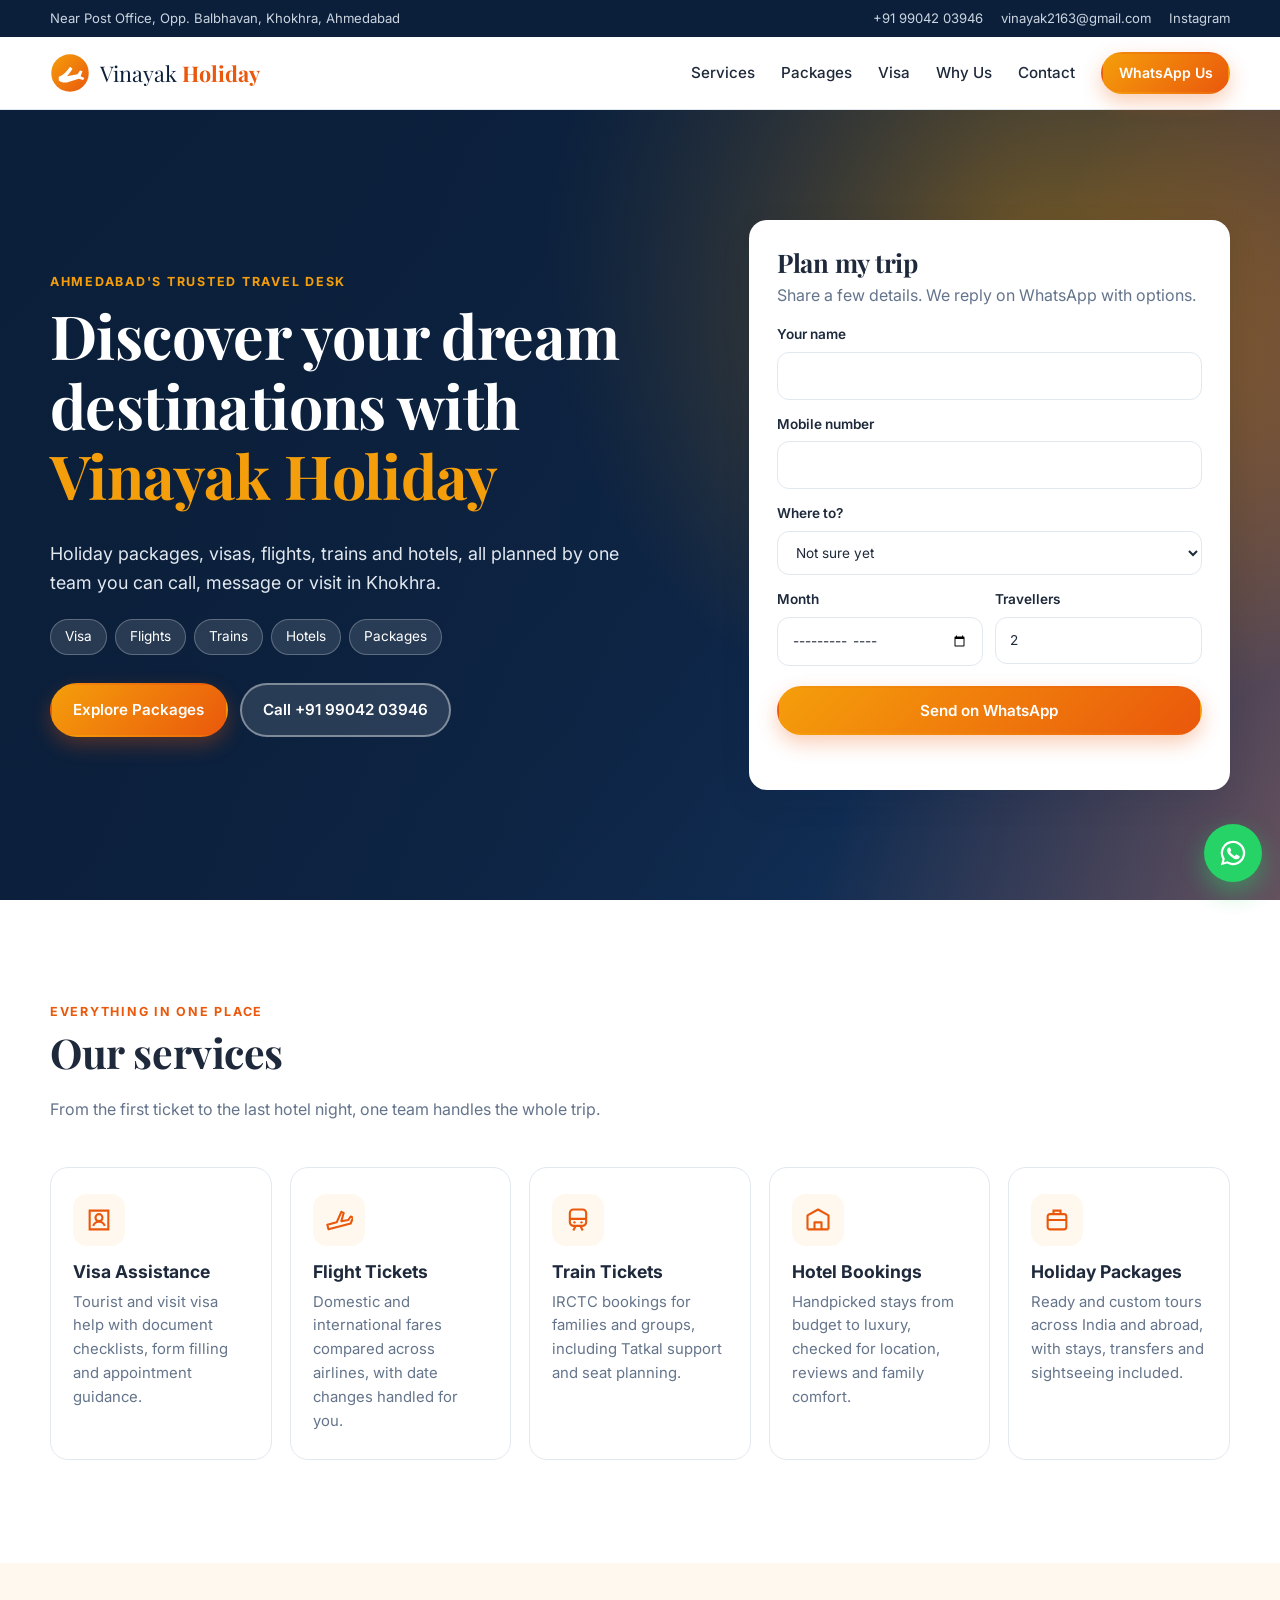
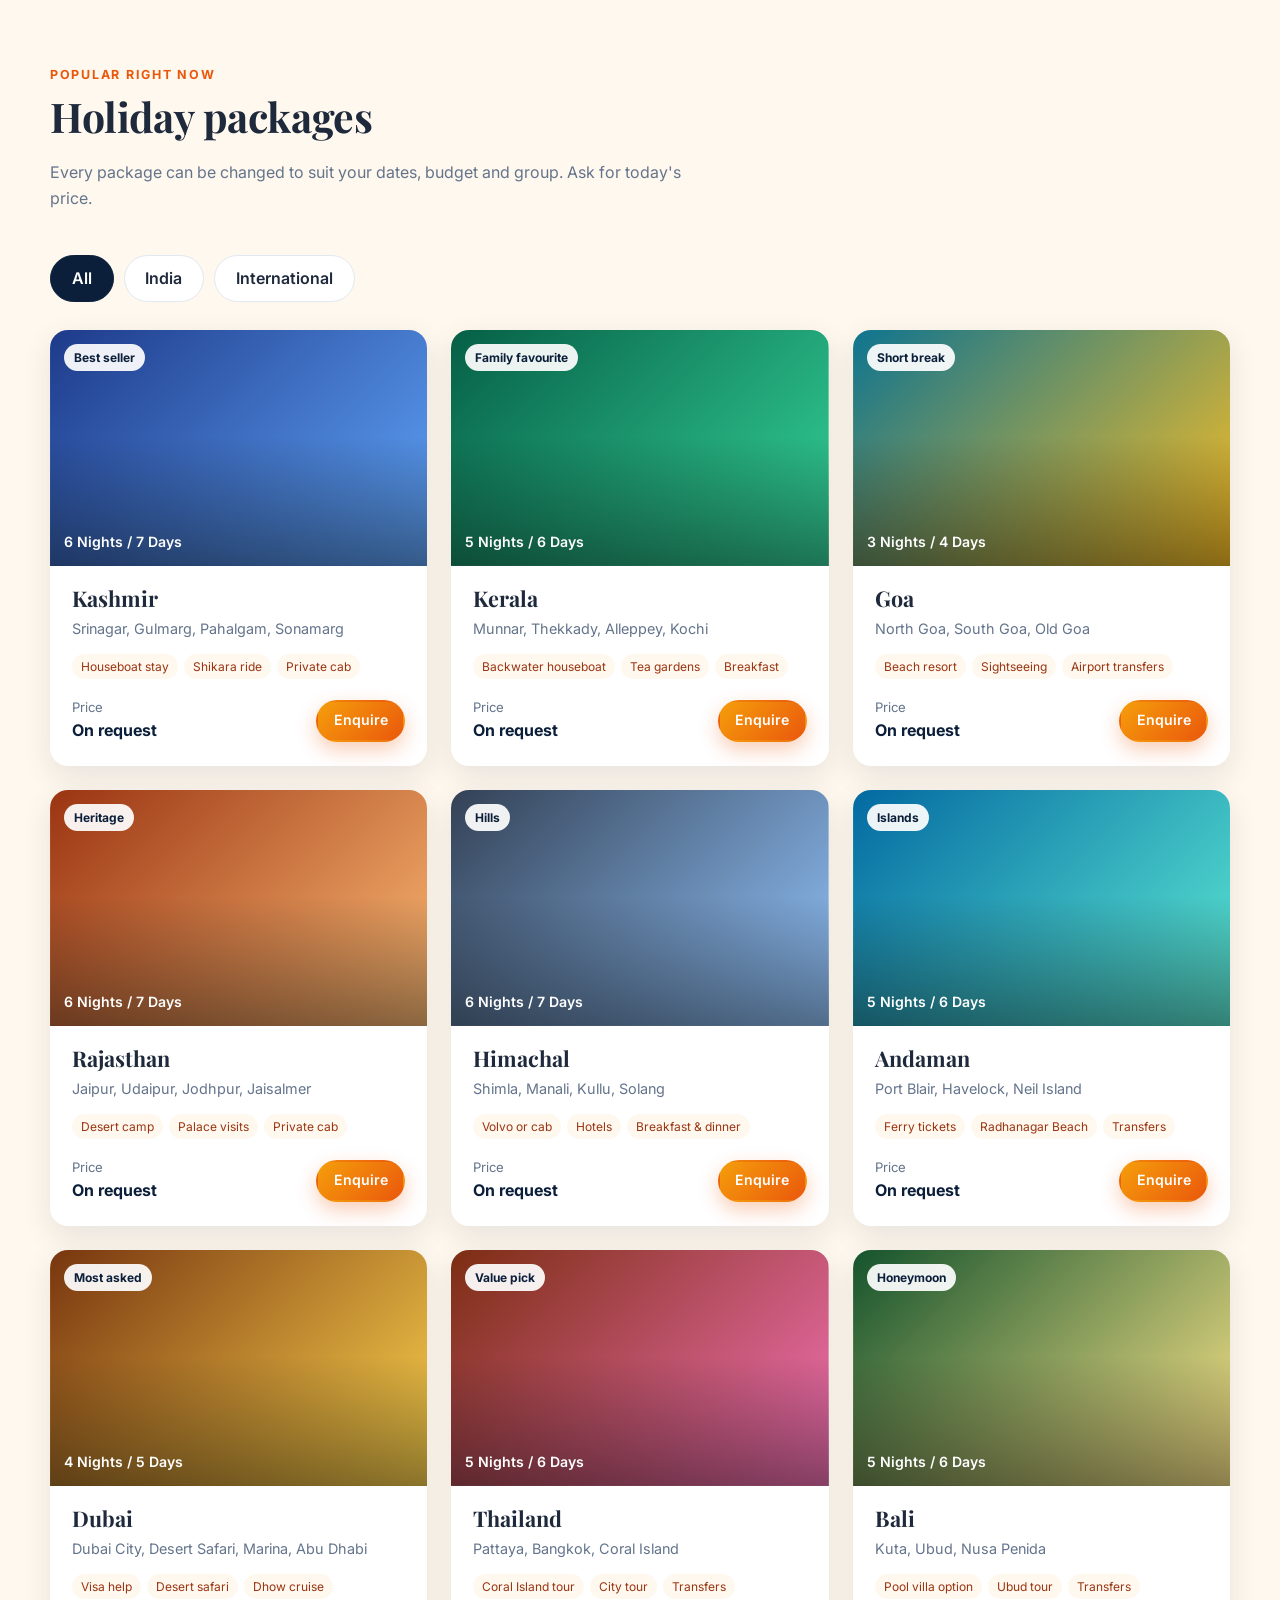
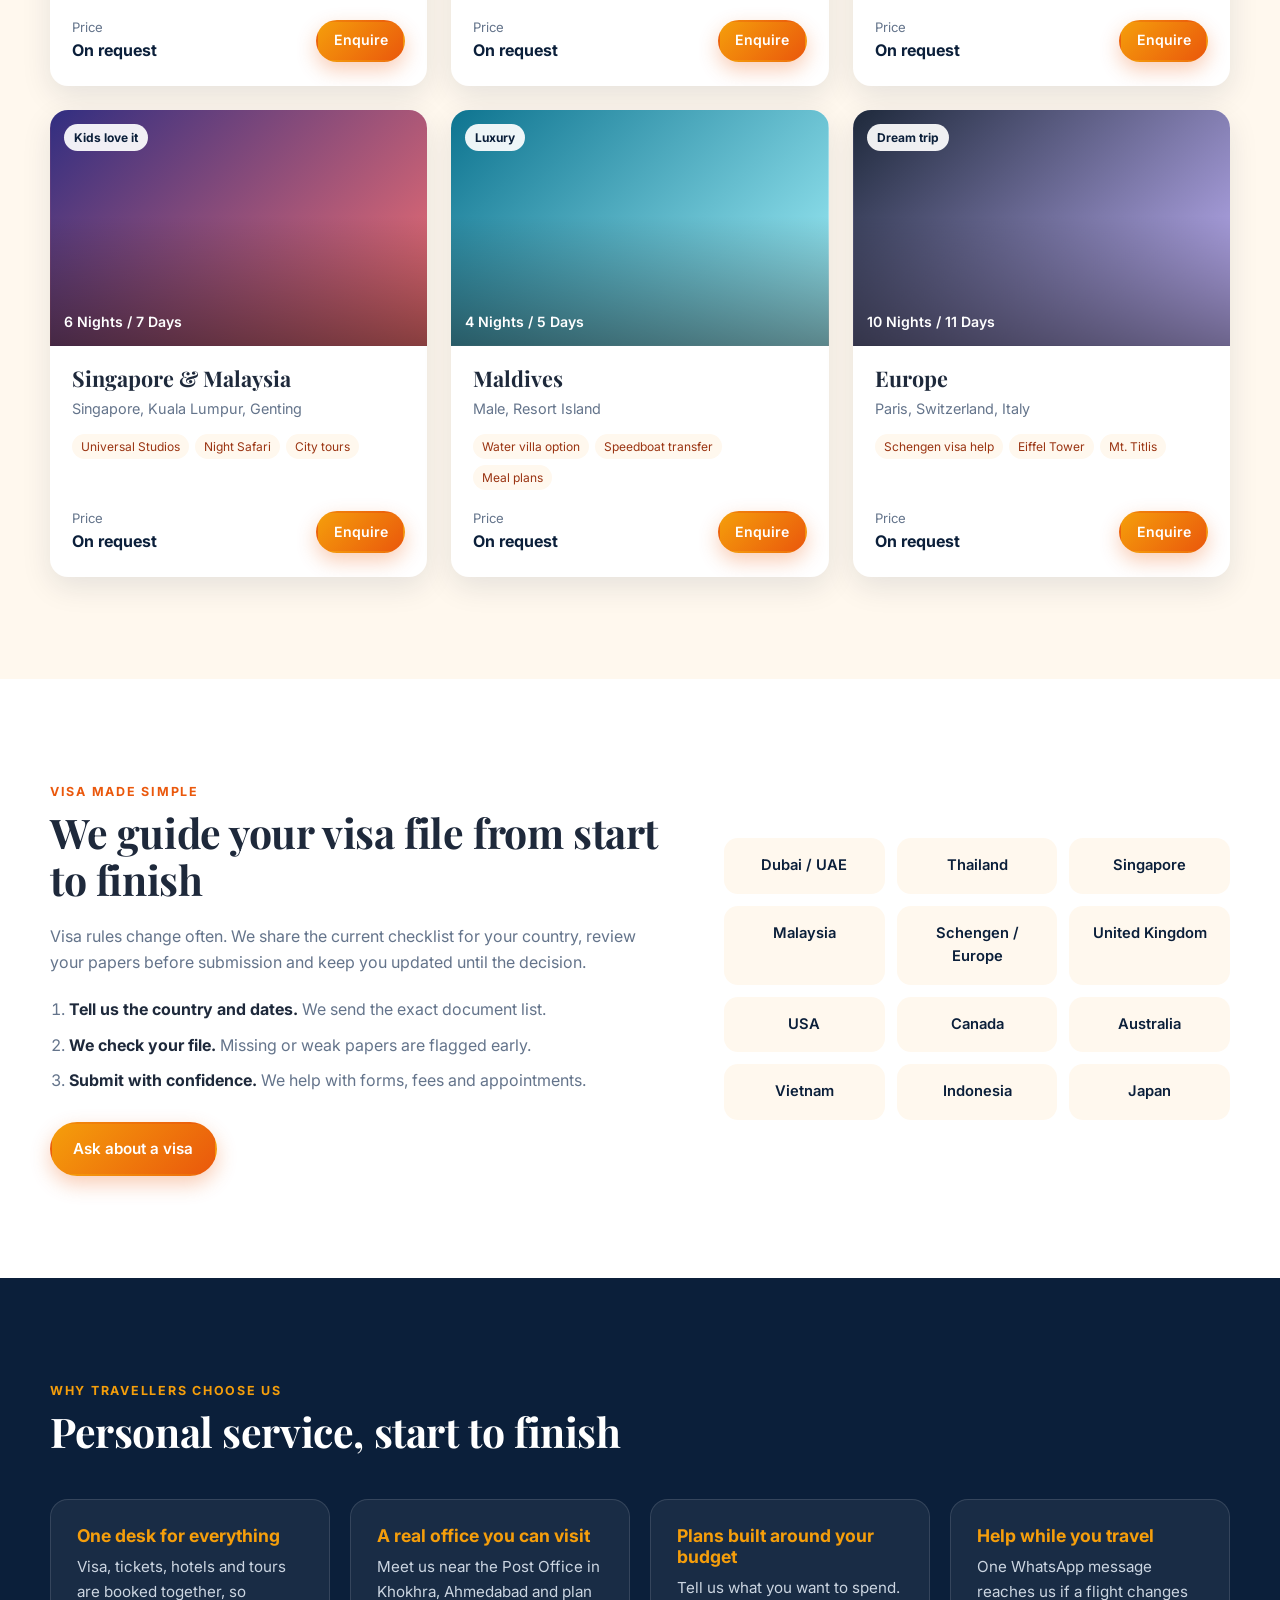
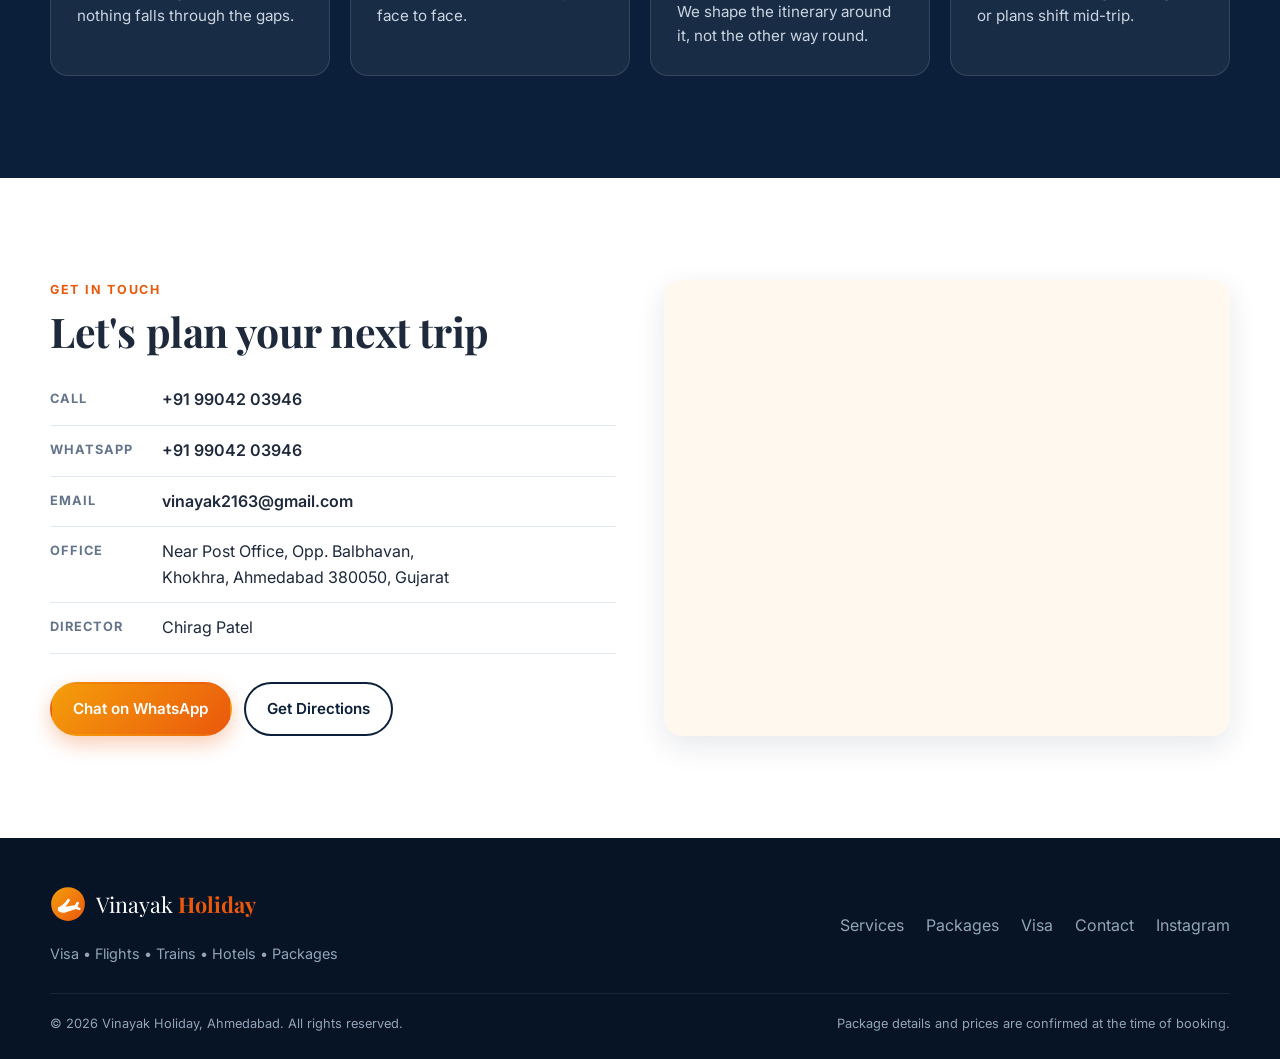
==== clients/vinayak-holiday/index.html @ 985d8284 "Add Vinayak Holiday client website One-page static site for Vinayak Holiday, Khokhra, Ahmedabad, in " ====
<!doctype html>
<html lang="en" class="no-js">
<head>
  <meta charset="utf-8">
  <meta name="viewport" content="width=device-width, initial-scale=1">
  <title>Vinayak Holiday | Tour Packages, Visa, Flights &amp; Hotels in Ahmedabad</title>
  <meta name="description" content="Vinayak Holiday, Khokhra, Ahmedabad. Holiday packages across India and abroad, visa help, flight and train tickets and hotel bookings. Call +91 99042 03946.">
  <link rel="canonical" href="https://www.vinayakholiday.com/">
  <link rel="icon" href="assets/img/favicon.svg" type="image/svg+xml">
  <meta name="theme-color" content="#0B1F3A">

  <meta property="og:type" content="website">
  <meta property="og:title" content="Vinayak Holiday | Discover Your Dream Destinations">
  <meta property="og:description" content="Holiday packages, visa, flights, trains and hotels from one trusted Ahmedabad travel desk.">
  <meta property="og:url" content="https://www.vinayakholiday.com/">
  <meta property="og:image" content="https://www.vinayakholiday.com/assets/img/hero.jpg">

  <link rel="preconnect" href="https://fonts.googleapis.com">
  <link rel="preconnect" href="https://fonts.gstatic.com" crossorigin>
  <link href="https://fonts.googleapis.com/css2?family=Playfair+Display:wght@600;700&family=Inter:wght@400;500;600;700&display=swap" rel="stylesheet">
  <link rel="stylesheet" href="assets/css/style.css">

  <script type="application/ld+json">
  {
    "@context": "https://schema.org",
    "@type": "TravelAgency",
    "name": "Vinayak Holiday",
    "url": "https://www.vinayakholiday.com/",
    "logo": "https://www.vinayakholiday.com/assets/img/logo.svg",
    "telephone": "+91 99042 03946",
    "email": "vinayak2163@gmail.com",
    "founder": { "@type": "Person", "name": "Chirag Patel", "jobTitle": "Director" },
    "address": {
      "@type": "PostalAddress",
      "streetAddress": "Near Post Office, Opp. Balbhavan, Khokhra",
      "addressLocality": "Ahmedabad",
      "addressRegion": "Gujarat",
      "postalCode": "380050",
      "addressCountry": "IN"
    },
    "sameAs": ["https://www.instagram.com/vinayak_holiday_2163/"],
    "areaServed": "India"
  }
  </script>
</head>
<body>
  <a class="skip" href="#main">Skip to content</a>

  <div class="topbar">
    <div class="wrap topbar__row">
      <span>Near Post Office, Opp. Balbhavan, Khokhra, Ahmedabad</span>
      <span class="topbar__links">
        <a href="tel:+919904203946">+91 99042 03946</a>
        <a href="mailto:vinayak2163@gmail.com">vinayak2163@gmail.com</a>
        <a href="https://www.instagram.com/vinayak_holiday_2163/" target="_blank" rel="noopener">Instagram</a>
      </span>
    </div>
  </div>

  <header class="header" id="top">
    <div class="wrap header__row">
      <a class="brand" href="#top" aria-label="Vinayak Holiday home">
        <img src="assets/img/logo.svg" alt="" width="40" height="40">
        <span class="brand__text">Vinayak <b>Holiday</b></span>
      </a>
      <button class="menu-btn" aria-expanded="false" aria-controls="nav" aria-label="Open menu">
        <span></span><span></span><span></span>
      </button>
      <nav class="nav" id="nav" aria-label="Main">
        <a href="#services">Services</a>
        <a href="#packages">Packages</a>
        <a href="#visa">Visa</a>
        <a href="#why">Why Us</a>
        <a href="#contact">Contact</a>
        <a class="btn btn--sm btn--accent" href="https://wa.me/919904203946?text=Hi%20Vinayak%20Holiday%2C%20I%20want%20to%20plan%20a%20trip." target="_blank" rel="noopener">WhatsApp Us</a>
      </nav>
    </div>
  </header>

  <main id="main">
    <!-- HERO -->
    <section class="hero">
      <div class="hero__bg" aria-hidden="true"></div>
      <div class="wrap hero__grid">
        <div class="hero__copy reveal">
          <p class="eyebrow">Ahmedabad's trusted travel desk</p>
          <h1>Discover your dream destinations with <span>Vinayak Holiday</span></h1>
          <p class="lead">Holiday packages, visas, flights, trains and hotels, all planned by one team you can call, message or visit in Khokhra.</p>
          <ul class="chips" aria-label="What we handle">
            <li>Visa</li><li>Flights</li><li>Trains</li><li>Hotels</li><li>Packages</li>
          </ul>
          <div class="hero__cta">
            <a class="btn btn--accent" href="#packages">Explore Packages</a>
            <a class="btn btn--ghost" href="tel:+919904203946">Call +91 99042 03946</a>
          </div>
        </div>

        <form class="card enquiry reveal" id="enquiry" novalidate>
          <h2>Plan my trip</h2>
          <p class="muted">Share a few details. We reply on WhatsApp with options.</p>
          <label>Your name<input name="name" autocomplete="name" required></label>
          <label>Mobile number<input name="phone" type="tel" inputmode="tel" autocomplete="tel" required pattern="[0-9+ ]{10,15}"></label>
          <label>Where to?
            <select name="destination" id="destSelect">
              <option>Not sure yet</option>
            </select>
          </label>
          <div class="enquiry__row">
            <label>Month<input name="month" type="month"></label>
            <label>Travellers<input name="pax" type="number" min="1" max="99" value="2"></label>
          </div>
          <button class="btn btn--accent btn--block" type="submit">Send on WhatsApp</button>
          <p class="form-note" role="status" aria-live="polite"></p>
        </form>
      </div>
    </section>

    <!-- SERVICES -->
    <section class="section" id="services">
      <div class="wrap">
        <header class="section__head reveal">
          <p class="eyebrow">Everything in one place</p>
          <h2>Our services</h2>
          <p class="muted">From the first ticket to the last hotel night, one team handles the whole trip.</p>
        </header>
        <div class="services">
          <article class="service reveal">
            <div class="service__icon" aria-hidden="true">
              <svg viewBox="0 0 24 24"><path d="M4 4h16v16H4z" fill="none" stroke="currentColor" stroke-width="1.8"/><circle cx="12" cy="10" r="3" fill="none" stroke="currentColor" stroke-width="1.8"/><path d="M7 17c1-2.5 3-3.5 5-3.5s4 1 5 3.5" fill="none" stroke="currentColor" stroke-width="1.8"/></svg>
            </div>
            <h3>Visa Assistance</h3>
            <p>Tourist and visit visa help with document checklists, form filling and appointment guidance.</p>
          </article>
          <article class="service reveal">
            <div class="service__icon" aria-hidden="true">
              <svg viewBox="0 0 24 24"><path d="M2 16l8-2 4-9 2 1-2 7 6-1 2-3 2 1-2 5-19 5z" fill="none" stroke="currentColor" stroke-width="1.8" stroke-linejoin="round"/></svg>
            </div>
            <h3>Flight Tickets</h3>
            <p>Domestic and international fares compared across airlines, with date changes handled for you.</p>
          </article>
          <article class="service reveal">
            <div class="service__icon" aria-hidden="true">
              <svg viewBox="0 0 24 24"><rect x="5" y="3" width="14" height="14" rx="3" fill="none" stroke="currentColor" stroke-width="1.8"/><path d="M5 11h14M8 21l2-4M16 21l-2-4" fill="none" stroke="currentColor" stroke-width="1.8"/><circle cx="9" cy="14" r="1" fill="currentColor"/><circle cx="15" cy="14" r="1" fill="currentColor"/></svg>
            </div>
            <h3>Train Tickets</h3>
            <p>IRCTC bookings for families and groups, including Tatkal support and seat planning.</p>
          </article>
          <article class="service reveal">
            <div class="service__icon" aria-hidden="true">
              <svg viewBox="0 0 24 24"><path d="M3 20V8l9-5 9 5v12M3 20h18M9 20v-6h6v6" fill="none" stroke="currentColor" stroke-width="1.8" stroke-linejoin="round"/></svg>
            </div>
            <h3>Hotel Bookings</h3>
            <p>Handpicked stays from budget to luxury, checked for location, reviews and family comfort.</p>
          </article>
          <article class="service reveal">
            <div class="service__icon" aria-hidden="true">
              <svg viewBox="0 0 24 24"><rect x="4" y="7" width="16" height="13" rx="2" fill="none" stroke="currentColor" stroke-width="1.8"/><path d="M9 7V4h6v3M4 12h16" fill="none" stroke="currentColor" stroke-width="1.8"/></svg>
            </div>
            <h3>Holiday Packages</h3>
            <p>Ready and custom tours across India and abroad, with stays, transfers and sightseeing included.</p>
          </article>
        </div>
      </div>
    </section>

    <!-- PACKAGES -->
    <section class="section section--tint" id="packages">
      <div class="wrap">
        <header class="section__head reveal">
          <p class="eyebrow">Popular right now</p>
          <h2>Holiday packages</h2>
          <p class="muted">Every package can be changed to suit your dates, budget and group. Ask for today's price.</p>
        </header>

        <div class="filters" role="tablist" aria-label="Filter packages">
          <button class="filter is-active" role="tab" aria-selected="true" data-filter="all">All</button>
          <button class="filter" role="tab" aria-selected="false" data-filter="india">India</button>
          <button class="filter" role="tab" aria-selected="false" data-filter="world">International</button>
        </div>

        <div class="packages" id="packageGrid"></div>
        <noscript><p class="muted">Turn on JavaScript to see our packages, or call +91 99042 03946.</p></noscript>
      </div>
    </section>

    <!-- VISA -->
    <section class="section" id="visa">
      <div class="wrap visa">
        <div class="visa__copy reveal">
          <p class="eyebrow">Visa made simple</p>
          <h2>We guide your visa file from start to finish</h2>
          <p class="muted">Visa rules change often. We share the current checklist for your country, review your papers before submission and keep you updated until the decision.</p>
          <ol class="steps">
            <li><b>Tell us the country and dates.</b> We send the exact document list.</li>
            <li><b>We check your file.</b> Missing or weak papers are flagged early.</li>
            <li><b>Submit with confidence.</b> We help with forms, fees and appointments.</li>
          </ol>
          <a class="btn btn--accent" href="https://wa.me/919904203946?text=Hi%2C%20I%20need%20help%20with%20a%20visa." target="_blank" rel="noopener">Ask about a visa</a>
        </div>
        <ul class="visa__list reveal" aria-label="Popular visa destinations">
          <li>Dubai / UAE</li><li>Thailand</li><li>Singapore</li><li>Malaysia</li>
          <li>Schengen / Europe</li><li>United Kingdom</li><li>USA</li><li>Canada</li>
          <li>Australia</li><li>Vietnam</li><li>Indonesia</li><li>Japan</li>
        </ul>
      </div>
    </section>

    <!-- WHY US -->
    <section class="section section--dark" id="why">
      <div class="wrap">
        <header class="section__head reveal">
          <p class="eyebrow">Why travellers choose us</p>
          <h2>Personal service, start to finish</h2>
        </header>
        <div class="why">
          <div class="why__item reveal"><h3>One desk for everything</h3><p>Visa, tickets, hotels and tours are booked together, so nothing falls through the gaps.</p></div>
          <div class="why__item reveal"><h3>A real office you can visit</h3><p>Meet us near the Post Office in Khokhra, Ahmedabad and plan face to face.</p></div>
          <div class="why__item reveal"><h3>Plans built around your budget</h3><p>Tell us what you want to spend. We shape the itinerary around it, not the other way round.</p></div>
          <div class="why__item reveal"><h3>Help while you travel</h3><p>One WhatsApp message reaches us if a flight changes or plans shift mid-trip.</p></div>
        </div>
      </div>
    </section>

    <!-- CONTACT -->
    <section class="section" id="contact">
      <div class="wrap contact">
        <div class="contact__info reveal">
          <p class="eyebrow">Get in touch</p>
          <h2>Let's plan your next trip</h2>
          <ul class="contact__list">
            <li><span>Call</span><a href="tel:+919904203946">+91 99042 03946</a></li>
            <li><span>WhatsApp</span><a href="https://wa.me/919904203946" target="_blank" rel="noopener">+91 99042 03946</a></li>
            <li><span>Email</span><a href="mailto:vinayak2163@gmail.com">vinayak2163@gmail.com</a></li>
            <li><span>Office</span><address>Near Post Office, Opp. Balbhavan,<br>Khokhra, Ahmedabad 380050, Gujarat</address></li>
            <li><span>Director</span>Chirag Patel</li>
          </ul>
          <div class="hero__cta">
            <a class="btn btn--accent" href="https://wa.me/919904203946?text=Hi%20Vinayak%20Holiday%2C%20I%20want%20to%20plan%20a%20trip." target="_blank" rel="noopener">Chat on WhatsApp</a>
            <a class="btn btn--outline" href="https://www.google.com/maps/search/?api=1&amp;query=Balbhavan+Khokhra+Ahmedabad+380050" target="_blank" rel="noopener">Get Directions</a>
          </div>
        </div>
        <div class="map reveal">
          <iframe title="Vinayak Holiday office location" loading="lazy" referrerpolicy="no-referrer-when-downgrade"
            src="https://www.google.com/maps?q=Balbhavan+Khokhra+Ahmedabad+380050&amp;output=embed"></iframe>
        </div>
      </div>
    </section>
  </main>

  <footer class="footer">
    <div class="wrap footer__row">
      <div>
        <a class="brand brand--light" href="#top">
          <img src="assets/img/logo.svg" alt="" width="36" height="36">
          <span class="brand__text">Vinayak <b>Holiday</b></span>
        </a>
        <p>Visa &bull; Flights &bull; Trains &bull; Hotels &bull; Packages</p>
      </div>
      <nav aria-label="Footer">
        <a href="#services">Services</a>
        <a href="#packages">Packages</a>
        <a href="#visa">Visa</a>
        <a href="#contact">Contact</a>
        <a href="https://www.instagram.com/vinayak_holiday_2163/" target="_blank" rel="noopener">Instagram</a>
      </nav>
    </div>
    <div class="wrap footer__legal">
      <span>&copy; <span id="year">2026</span> Vinayak Holiday, Ahmedabad. All rights reserved.</span>
      <span>Package details and prices are confirmed at the time of booking.</span>
    </div>
  </footer>

  <a class="wa-float" href="https://wa.me/919904203946?text=Hi%20Vinayak%20Holiday%2C%20I%20want%20to%20plan%20a%20trip." target="_blank" rel="noopener" aria-label="Chat on WhatsApp">
    <svg viewBox="0 0 32 32" aria-hidden="true"><path fill="currentColor" d="M16 3a13 13 0 0 0-11.2 19.6L3 29l6.6-1.7A13 13 0 1 0 16 3zm0 23.6a10.6 10.6 0 0 1-5.4-1.5l-.4-.2-3.9 1 1-3.8-.3-.4A10.6 10.6 0 1 1 16 26.6zm5.8-7.9c-.3-.2-1.9-.9-2.2-1s-.5-.2-.7.2-.8 1-.9 1.1-.3.2-.6.1a8.7 8.7 0 0 1-4.3-3.8c-.3-.6.3-.5.9-1.7.1-.2 0-.4 0-.5l-1-2.4c-.3-.6-.5-.5-.7-.5h-.6a1.2 1.2 0 0 0-.9.4 3.7 3.7 0 0 0-1.1 2.8 6.5 6.5 0 0 0 1.3 3.4 14.8 14.8 0 0 0 5.7 5c2.1.9 2.9 1 4 .8a3.4 3.4 0 0 0 2.2-1.6 2.8 2.8 0 0 0 .2-1.6c-.1-.1-.3-.2-.6-.3z"/></svg>
  </a>

  <script src="assets/js/main.js" defer></script>
</body>
</html>
---- clients/vinayak-holiday/assets/css/style.css ----
:root {
  --navy: #0B1F3A;
  --navy-2: #13315C;
  --saffron: #F59E0B;
  --orange: #EA580C;
  --ink: #1E293B;
  --muted: #64748B;
  --line: #E2E8F0;
  --bg: #FFFFFF;
  --tint: #FFF8EE;
  --radius: 18px;
  --shadow: 0 10px 30px rgba(11, 31, 58, .10);
  --serif: "Playfair Display", Georgia, serif;
  --sans: "Inter", system-ui, -apple-system, "Segoe UI", Roboto, sans-serif;
}

*, *::before, *::after { box-sizing: border-box; }
html { scroll-behavior: smooth; scroll-padding-top: 84px; }
body { margin: 0; font-family: var(--sans); color: var(--ink); background: var(--bg); line-height: 1.6; -webkit-font-smoothing: antialiased; }
img { max-width: 100%; display: block; }
a { color: inherit; }
h1, h2, h3 { line-height: 1.15; margin: 0 0 .5em; }
h1, h2 { font-family: var(--serif); letter-spacing: -.01em; }
h2 { font-size: clamp(1.8rem, 3.2vw, 2.6rem); }
h3 { font-size: 1.1rem; }
p { margin: 0 0 1em; }

.wrap { width: min(1180px, 100% - 32px); margin-inline: auto; }
.muted { color: var(--muted); }
.eyebrow { font-size: .78rem; font-weight: 700; letter-spacing: .14em; text-transform: uppercase; color: var(--orange); margin-bottom: .6em; }
.skip { position: absolute; left: -999px; top: 8px; background: #fff; padding: 8px 12px; z-index: 100; border-radius: 8px; }
.skip:focus { left: 8px; }
:focus-visible { outline: 3px solid var(--saffron); outline-offset: 2px; }

/* Buttons */
.btn { display: inline-flex; align-items: center; justify-content: center; gap: .5em; padding: .85em 1.4em; border-radius: 999px; font-weight: 600; font-size: .95rem; text-decoration: none; border: 2px solid transparent; cursor: pointer; transition: transform .2s ease, box-shadow .2s ease, background .2s ease; font-family: inherit; }
.btn:hover { transform: translateY(-2px); }
.btn--accent { background: linear-gradient(135deg, var(--saffron), var(--orange)); color: #fff; box-shadow: 0 8px 20px rgba(234, 88, 12, .30); }
.btn--ghost { background: rgba(255,255,255,.12); color: #fff; border-color: rgba(255,255,255,.4); }
.btn--outline { background: transparent; color: var(--navy); border-color: var(--navy); }
.btn--sm { padding: .55em 1.1em; font-size: .88rem; }
.btn--block { width: 100%; }

/* Top bar + header */
.topbar { background: var(--navy); color: #CBD5E1; font-size: .82rem; }
.topbar__row { display: flex; justify-content: space-between; gap: 16px; padding: 8px 0; flex-wrap: wrap; }
.topbar__links { display: flex; gap: 18px; flex-wrap: wrap; }
.topbar a { text-decoration: none; }
.topbar a:hover { color: #fff; }

.header { position: sticky; top: 0; z-index: 50; background: rgba(255,255,255,.94); backdrop-filter: blur(10px); border-bottom: 1px solid var(--line); }
.header__row { display: flex; align-items: center; justify-content: space-between; height: 72px; }
.brand { display: inline-flex; align-items: center; gap: 10px; text-decoration: none; }
.brand__text { font-family: var(--serif); font-size: 1.35rem; color: var(--navy); }
.brand__text b { color: var(--orange); }
.brand--light .brand__text { color: #fff; }
.nav { display: flex; align-items: center; gap: 26px; }
.nav a:not(.btn) { text-decoration: none; font-weight: 500; font-size: .95rem; color: var(--ink); }
.nav a:not(.btn):hover { color: var(--orange); }
.menu-btn { display: none; background: none; border: 0; padding: 10px; cursor: pointer; }
.menu-btn span { display: block; width: 24px; height: 2px; background: var(--navy); margin: 5px 0; transition: .25s; }

/* Hero */
.hero { position: relative; color: #fff; padding: clamp(56px, 9vw, 110px) 0; overflow: hidden; }
.hero__bg { position: absolute; inset: 0; background:
    linear-gradient(110deg, rgba(11,31,58,.92) 20%, rgba(11,31,58,.55) 70%, rgba(234,88,12,.35)),
    url("../img/hero.jpg") center / cover no-repeat,
    radial-gradient(circle at 80% 20%, #F59E0B 0, transparent 40%),
    linear-gradient(135deg, #0B1F3A, #13315C 60%, #1E4E8C); }
.hero__grid { position: relative; display: grid; grid-template-columns: 1.15fr .85fr; gap: 48px; align-items: center; }
.hero h1 { font-size: clamp(2.2rem, 5vw, 3.8rem); }
.hero h1 span { color: var(--saffron); }
.hero .eyebrow { color: var(--saffron); }
.lead { font-size: 1.12rem; color: #E2E8F0; max-width: 34em; }
.chips { display: flex; flex-wrap: wrap; gap: 8px; list-style: none; padding: 0; margin: 22px 0 28px; }
.chips li { padding: 6px 14px; border-radius: 999px; background: rgba(255,255,255,.12); border: 1px solid rgba(255,255,255,.25); font-size: .85rem; }
.hero__cta { display: flex; flex-wrap: wrap; gap: 12px; }

.card { background: #fff; color: var(--ink); border-radius: var(--radius); box-shadow: var(--shadow); padding: 28px; }
.enquiry h2 { font-size: 1.6rem; margin-bottom: .2em; }
.enquiry label { display: block; font-size: .85rem; font-weight: 600; margin-top: 14px; }
.enquiry input, .enquiry select { width: 100%; margin-top: 6px; padding: 12px 14px; border: 1px solid var(--line); border-radius: 12px; font: inherit; font-weight: 400; background: #fff; color: var(--ink); }
.enquiry input:focus, .enquiry select:focus { border-color: var(--saffron); outline: none; box-shadow: 0 0 0 3px rgba(245,158,11,.2); }
.enquiry input[aria-invalid="true"] { border-color: #DC2626; }
.enquiry__row { display: grid; grid-template-columns: 1fr 1fr; gap: 12px; }
.enquiry .btn { margin-top: 20px; }
.form-note { font-size: .85rem; color: #DC2626; margin: 10px 0 0; min-height: 1.2em; }

/* Sections */
.section { padding: clamp(64px, 8vw, 104px) 0; }
.section--tint { background: var(--tint); }
.section--dark { background: var(--navy); color: #fff; }
.section--dark .eyebrow { color: var(--saffron); }
.section__head { max-width: 640px; margin-bottom: 44px; }

.services { display: grid; grid-template-columns: repeat(5, 1fr); gap: 18px; }
.service { border: 1px solid var(--line); border-radius: var(--radius); padding: 26px 22px; transition: transform .25s ease, box-shadow .25s ease, border-color .25s; }
.service:hover { transform: translateY(-4px); box-shadow: var(--shadow); border-color: transparent; }
.service__icon { width: 52px; height: 52px; border-radius: 14px; display: grid; place-items: center; background: var(--tint); color: var(--orange); margin-bottom: 16px; }
.service__icon svg { width: 28px; height: 28px; }
.service p { color: var(--muted); font-size: .93rem; margin: 0; }

/* Packages */
.filters { display: flex; gap: 10px; margin-bottom: 28px; flex-wrap: wrap; }
.filter { padding: .6em 1.3em; border-radius: 999px; border: 1px solid var(--line); background: #fff; font: inherit; font-weight: 600; cursor: pointer; color: var(--ink); }
.filter.is-active { background: var(--navy); color: #fff; border-color: var(--navy); }
.packages { display: grid; grid-template-columns: repeat(3, 1fr); gap: 24px; }
.pkg { background: #fff; border-radius: var(--radius); overflow: hidden; box-shadow: var(--shadow); display: flex; flex-direction: column; transition: transform .25s ease; }
.pkg:hover { transform: translateY(-4px); }
.pkg[hidden] { display: none; }
.pkg__img { position: relative; aspect-ratio: 16 / 10; background-size: cover; background-position: center; }
.pkg__img::after { content: ""; position: absolute; inset: 0; background: linear-gradient(to top, rgba(0,0,0,.45), transparent 55%); }
.pkg__tag { position: absolute; top: 14px; left: 14px; z-index: 1; background: rgba(255,255,255,.92); color: var(--navy); font-size: .75rem; font-weight: 700; padding: 4px 10px; border-radius: 999px; }
.pkg__days { position: absolute; bottom: 12px; left: 14px; z-index: 1; color: #fff; font-weight: 600; font-size: .88rem; }
.pkg__body { padding: 20px 22px 22px; display: flex; flex-direction: column; flex: 1; }
.pkg__body h3 { font-family: var(--serif); font-size: 1.35rem; margin-bottom: .3em; }
.pkg__places { color: var(--muted); font-size: .9rem; margin-bottom: 14px; }
.pkg__inc { display: flex; flex-wrap: wrap; gap: 6px; list-style: none; padding: 0; margin: 0 0 18px; }
.pkg__inc li { font-size: .75rem; background: var(--tint); color: #9A3412; padding: 3px 9px; border-radius: 999px; }
.pkg__foot { margin-top: auto; display: flex; justify-content: space-between; align-items: center; gap: 10px; }
.pkg__price { font-size: .82rem; color: var(--muted); }
.pkg__price b { display: block; color: var(--navy); font-size: 1rem; }

/* Visa */
.visa { display: grid; grid-template-columns: 1.1fr .9fr; gap: 56px; align-items: center; }
.steps { padding-left: 1.2em; margin: 22px 0 28px; }
.steps li { margin-bottom: 10px; color: var(--muted); }
.steps b { color: var(--ink); }
.visa__list { list-style: none; padding: 0; margin: 0; display: grid; grid-template-columns: repeat(3, 1fr); gap: 12px; }
.visa__list li { background: var(--tint); border-radius: 14px; padding: 16px 12px; text-align: center; font-weight: 600; font-size: .92rem; color: var(--navy); }

/* Why */
.why { display: grid; grid-template-columns: repeat(4, 1fr); gap: 20px; }
.why__item { padding: 26px; border-radius: var(--radius); background: rgba(255,255,255,.06); border: 1px solid rgba(255,255,255,.12); }
.why__item h3 { color: var(--saffron); }
.why__item p { color: #CBD5E1; margin: 0; font-size: .95rem; }

/* Contact */
.contact { display: grid; grid-template-columns: 1fr 1fr; gap: 48px; align-items: stretch; }
.contact__list { list-style: none; padding: 0; margin: 20px 0 28px; }
.contact__list li { display: grid; grid-template-columns: 100px 1fr; gap: 12px; padding: 12px 0; border-bottom: 1px solid var(--line); }
.contact__list span { font-size: .8rem; font-weight: 700; text-transform: uppercase; letter-spacing: .08em; color: var(--muted); padding-top: 2px; }
.contact__list a { text-decoration: none; font-weight: 600; }
.contact__list a:hover { color: var(--orange); }
.contact__list address { font-style: normal; }
.map { border-radius: var(--radius); overflow: hidden; min-height: 380px; box-shadow: var(--shadow); background: var(--tint); }
.map iframe { width: 100%; height: 100%; min-height: 380px; border: 0; }

/* Footer */
.footer { background: #071426; color: #94A3B8; padding: 48px 0 24px; }
.footer__row { display: flex; justify-content: space-between; gap: 32px; flex-wrap: wrap; padding-bottom: 28px; border-bottom: 1px solid rgba(255,255,255,.08); }
.footer__row p { margin: 12px 0 0; font-size: .9rem; }
.footer nav { display: flex; gap: 22px; flex-wrap: wrap; align-items: center; }
.footer nav a { text-decoration: none; }
.footer nav a:hover { color: #fff; }
.footer__legal { display: flex; justify-content: space-between; gap: 12px; flex-wrap: wrap; padding-top: 20px; font-size: .8rem; }

/* WhatsApp float */
.wa-float { position: fixed; right: 18px; bottom: 18px; z-index: 60; width: 58px; height: 58px; border-radius: 50%; background: #25D366; color: #fff; display: grid; place-items: center; box-shadow: 0 10px 24px rgba(37,211,102,.45); transition: transform .2s; }
.wa-float:hover { transform: scale(1.08); }
.wa-float svg { width: 30px; height: 30px; }

/* Reveal on scroll */
.reveal { opacity: 0; transform: translateY(18px); transition: opacity .6s ease, transform .6s ease; }
.reveal.is-in { opacity: 1; transform: none; }
.no-js .reveal { opacity: 1; transform: none; }
@media (prefers-reduced-motion: reduce) {
  html { scroll-behavior: auto; }
  .reveal { opacity: 1; transform: none; transition: none; }
  .btn, .service, .pkg, .wa-float { transition: none; }
}

/* Responsive */
@media (max-width: 1080px) {
  .services { grid-template-columns: repeat(3, 1fr); }
  .why { grid-template-columns: repeat(2, 1fr); }
}
@media (max-width: 900px) {
  .hero__grid, .visa, .contact { grid-template-columns: 1fr; }
  .packages { grid-template-columns: repeat(2, 1fr); }
  .menu-btn { display: block; }
  .nav { position: absolute; top: 72px; left: 0; right: 0; background: #fff; flex-direction: column; align-items: stretch; gap: 0; padding: 8px 16px 20px; border-bottom: 1px solid var(--line); box-shadow: var(--shadow); display: none; }
  .nav.is-open { display: flex; }
  .nav a:not(.btn) { padding: 14px 4px; border-bottom: 1px solid var(--line); }
  .nav .btn { margin-top: 14px; }
  .menu-btn[aria-expanded="true"] span:nth-child(1) { transform: translateY(7px) rotate(45deg); }
  .menu-btn[aria-expanded="true"] span:nth-child(2) { opacity: 0; }
  .menu-btn[aria-expanded="true"] span:nth-child(3) { transform: translateY(-7px) rotate(-45deg); }
}
@media (max-width: 640px) {
  .topbar__row > span:first-child { display: none; }
  .services, .packages, .why { grid-template-columns: 1fr; }
  .visa__list { grid-template-columns: repeat(2, 1fr); }
  .contact__list li { grid-template-columns: 1fr; gap: 2px; }
  .card { padding: 22px; }
}
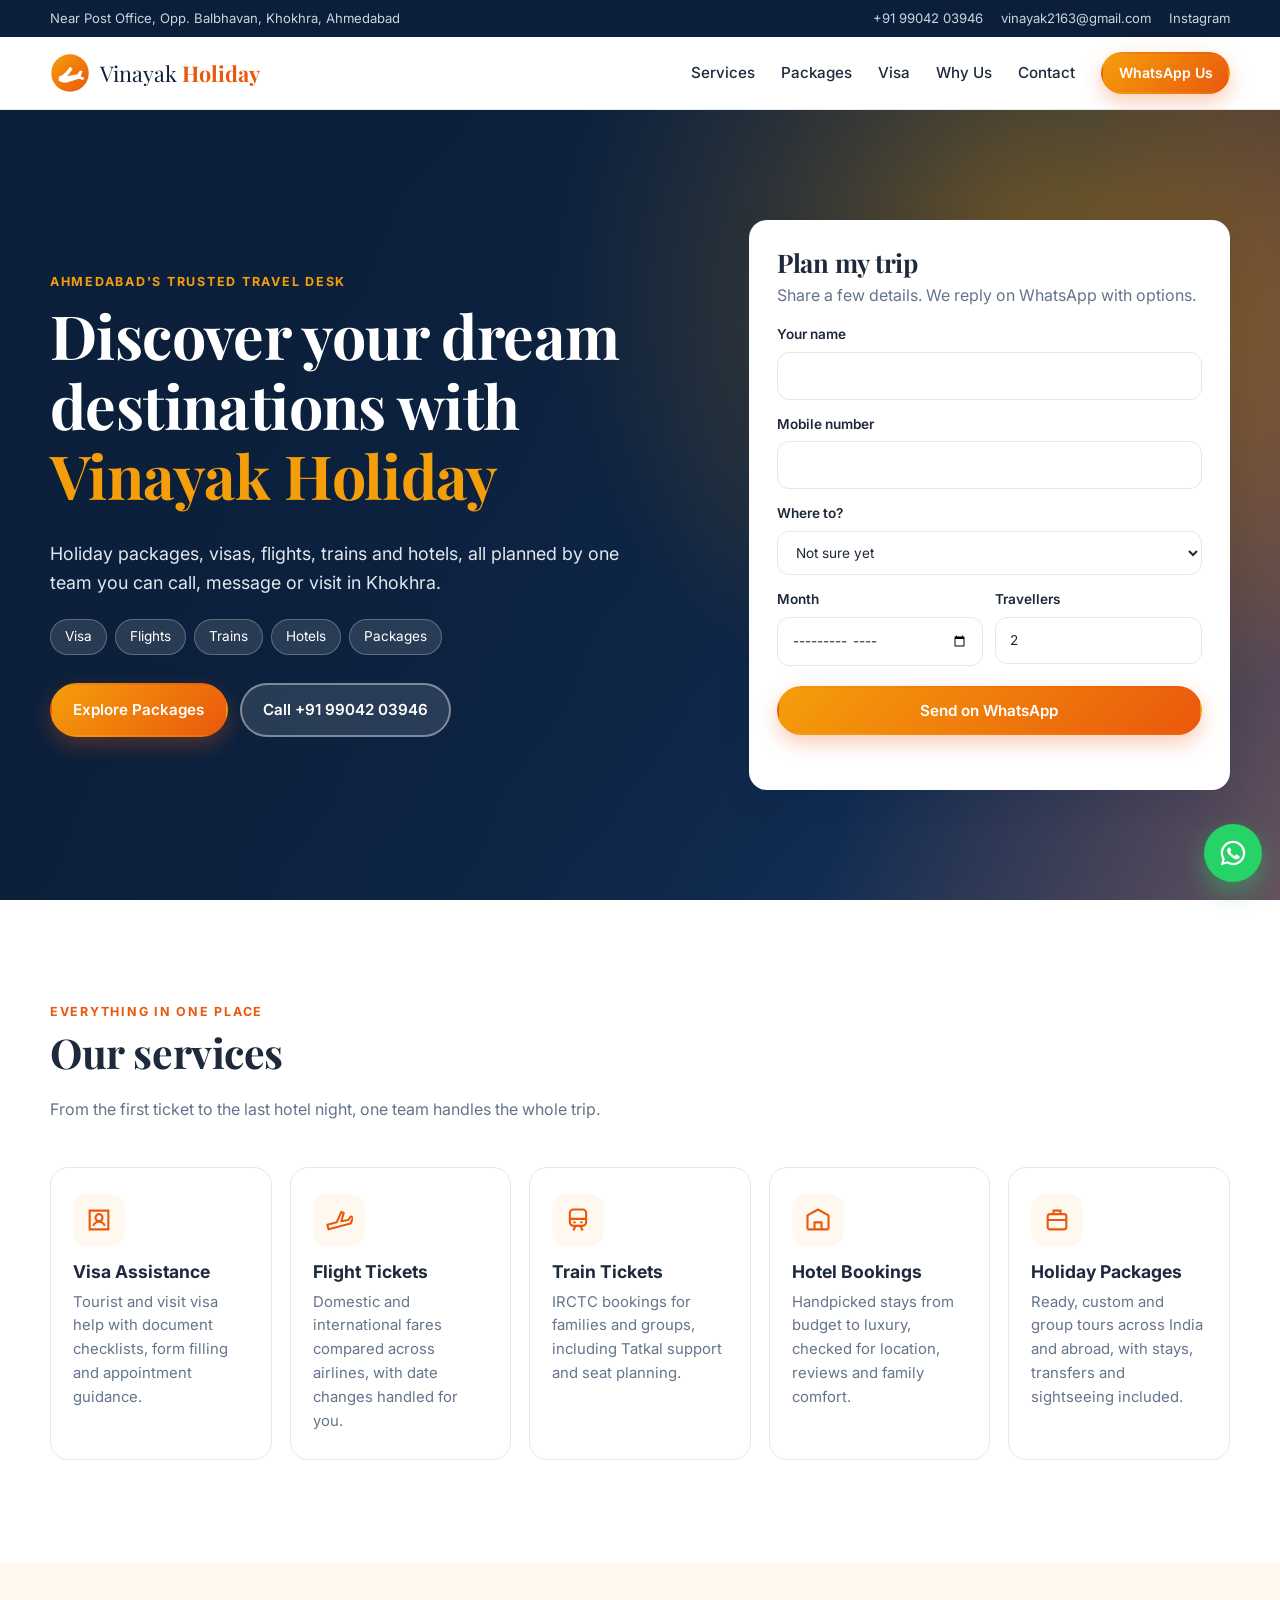
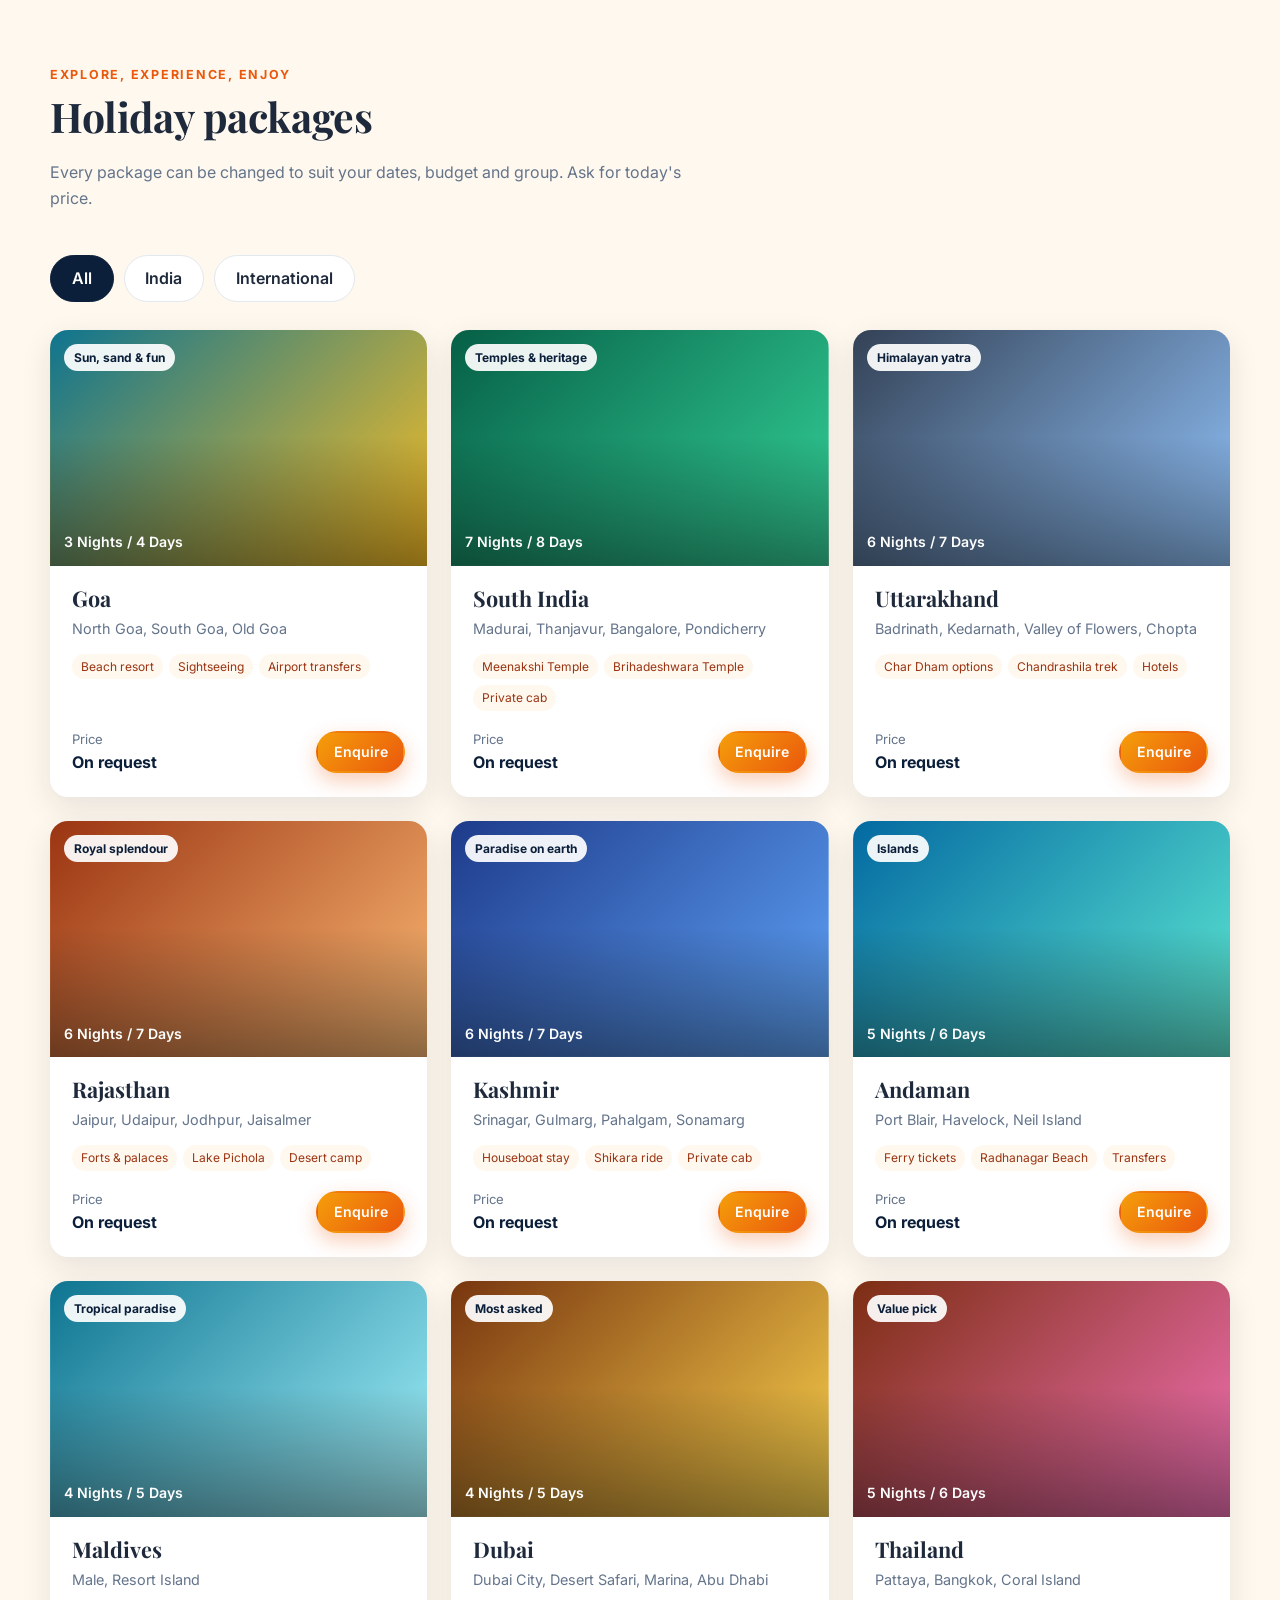
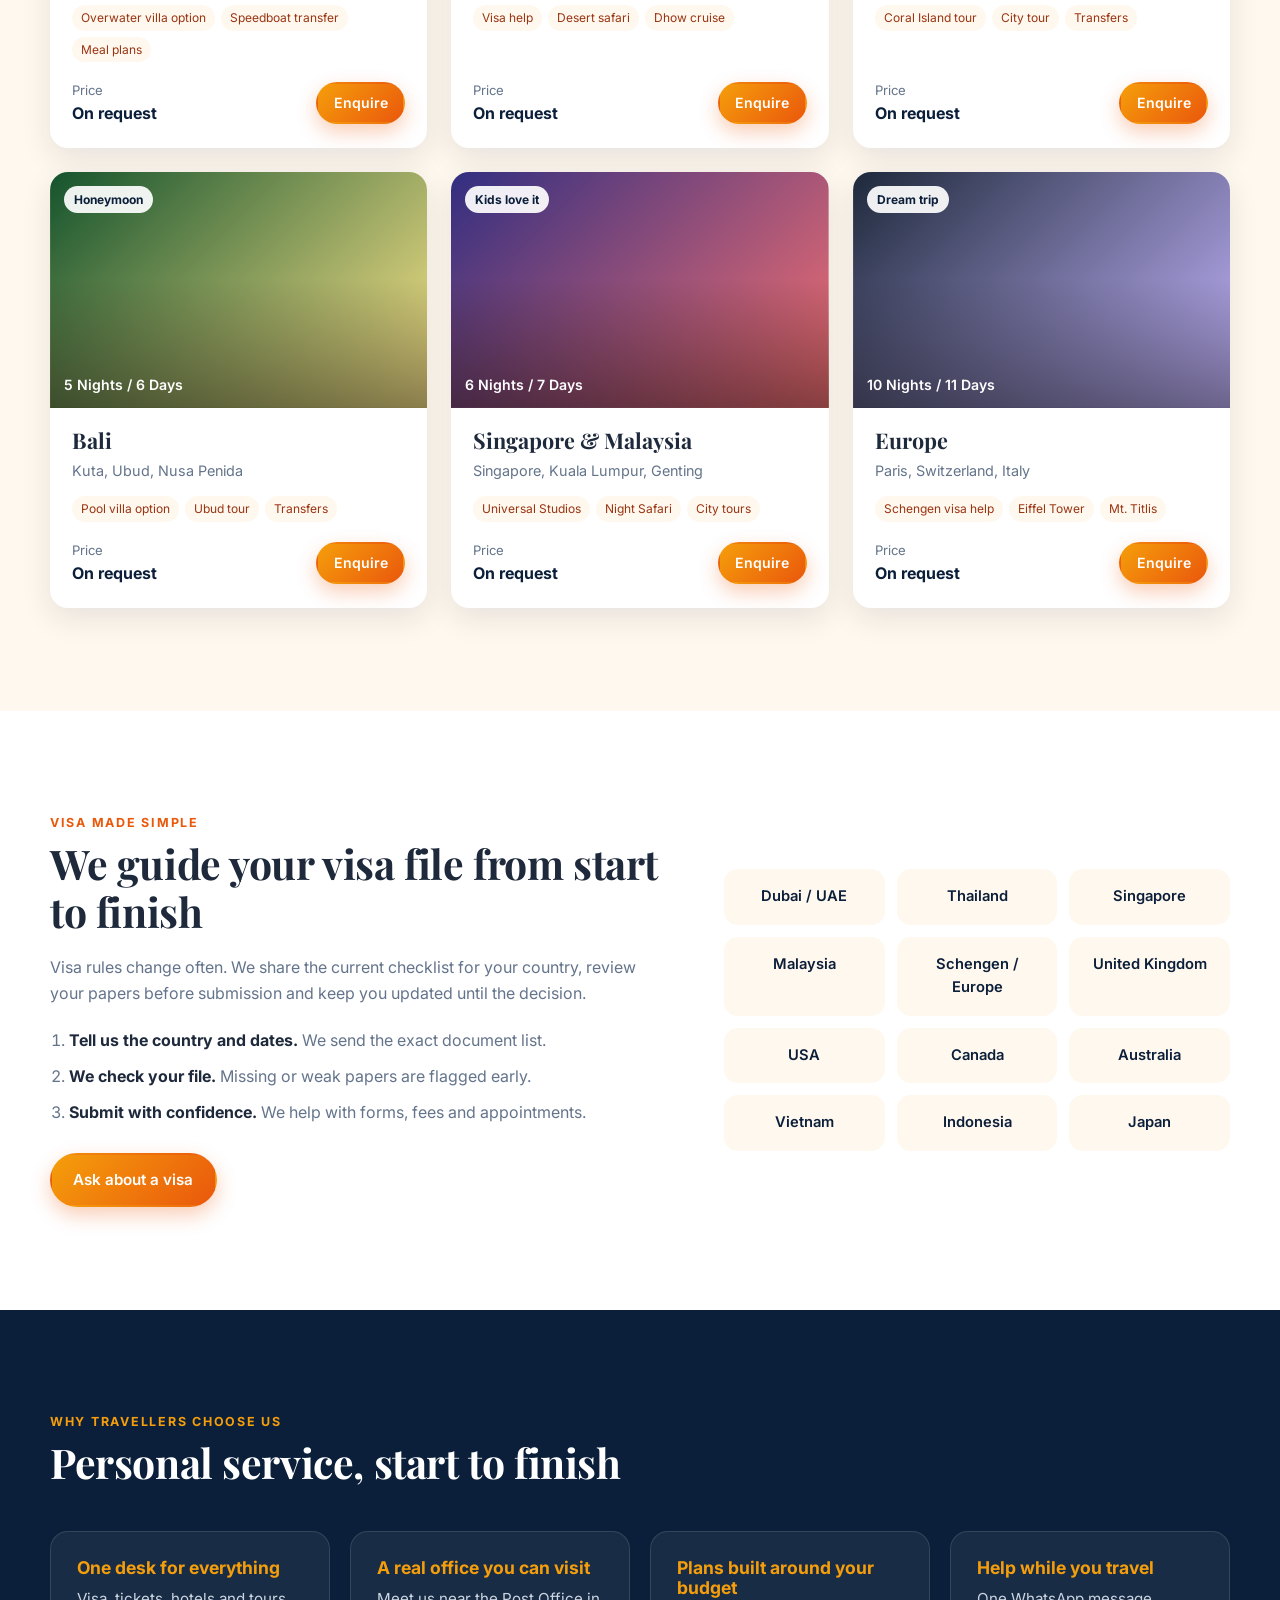
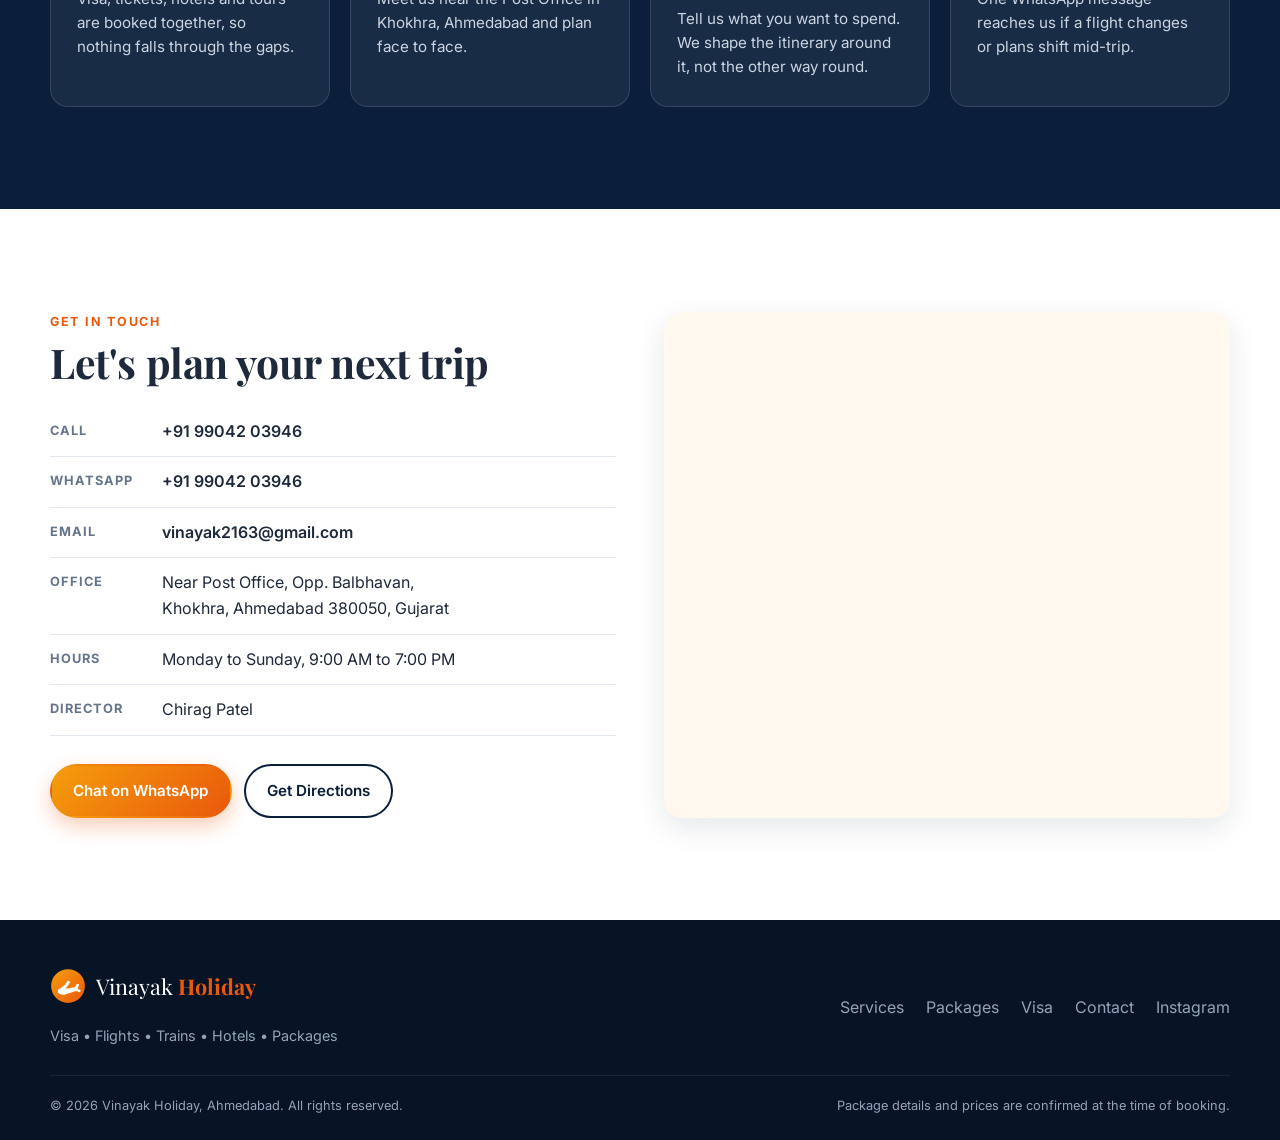
==== commit 24d35a0d: "Match Vinayak Holiday packages to their old website Lead with the destinations the old vinayakholida" ====
--- a/clients/vinayak-holiday/index.html
+++ b/clients/vinayak-holiday/index.html
@@ -39,7 +39,8 @@
       "addressCountry": "IN"
     },
     "sameAs": ["https://www.instagram.com/vinayak_holiday_2163/"],
-    "areaServed": "India"
+    "areaServed": "India",
+    "openingHours": "Mo-Su 09:00-19:00"
   }
   </script>
 </head>
@@ -157,7 +158,7 @@
               <svg viewBox="0 0 24 24"><rect x="4" y="7" width="16" height="13" rx="2" fill="none" stroke="currentColor" stroke-width="1.8"/><path d="M9 7V4h6v3M4 12h16" fill="none" stroke="currentColor" stroke-width="1.8"/></svg>
             </div>
             <h3>Holiday Packages</h3>
-            <p>Ready and custom tours across India and abroad, with stays, transfers and sightseeing included.</p>
+            <p>Ready, custom and group tours across India and abroad, with stays, transfers and sightseeing included.</p>
           </article>
         </div>
       </div>
@@ -167,7 +168,7 @@
     <section class="section section--tint" id="packages">
       <div class="wrap">
         <header class="section__head reveal">
-          <p class="eyebrow">Popular right now</p>
+          <p class="eyebrow">Explore, experience, enjoy</p>
           <h2>Holiday packages</h2>
           <p class="muted">Every package can be changed to suit your dates, budget and group. Ask for today's price.</p>
         </header>
@@ -232,6 +233,7 @@
             <li><span>WhatsApp</span><a href="https://wa.me/919904203946" target="_blank" rel="noopener">+91 99042 03946</a></li>
             <li><span>Email</span><a href="mailto:vinayak2163@gmail.com">vinayak2163@gmail.com</a></li>
             <li><span>Office</span><address>Near Post Office, Opp. Balbhavan,<br>Khokhra, Ahmedabad 380050, Gujarat</address></li>
+            <li><span>Hours</span>Monday to Sunday, 9:00 AM to 7:00 PM</li>
             <li><span>Director</span>Chirag Patel</li>
           </ul>
           <div class="hero__cta">
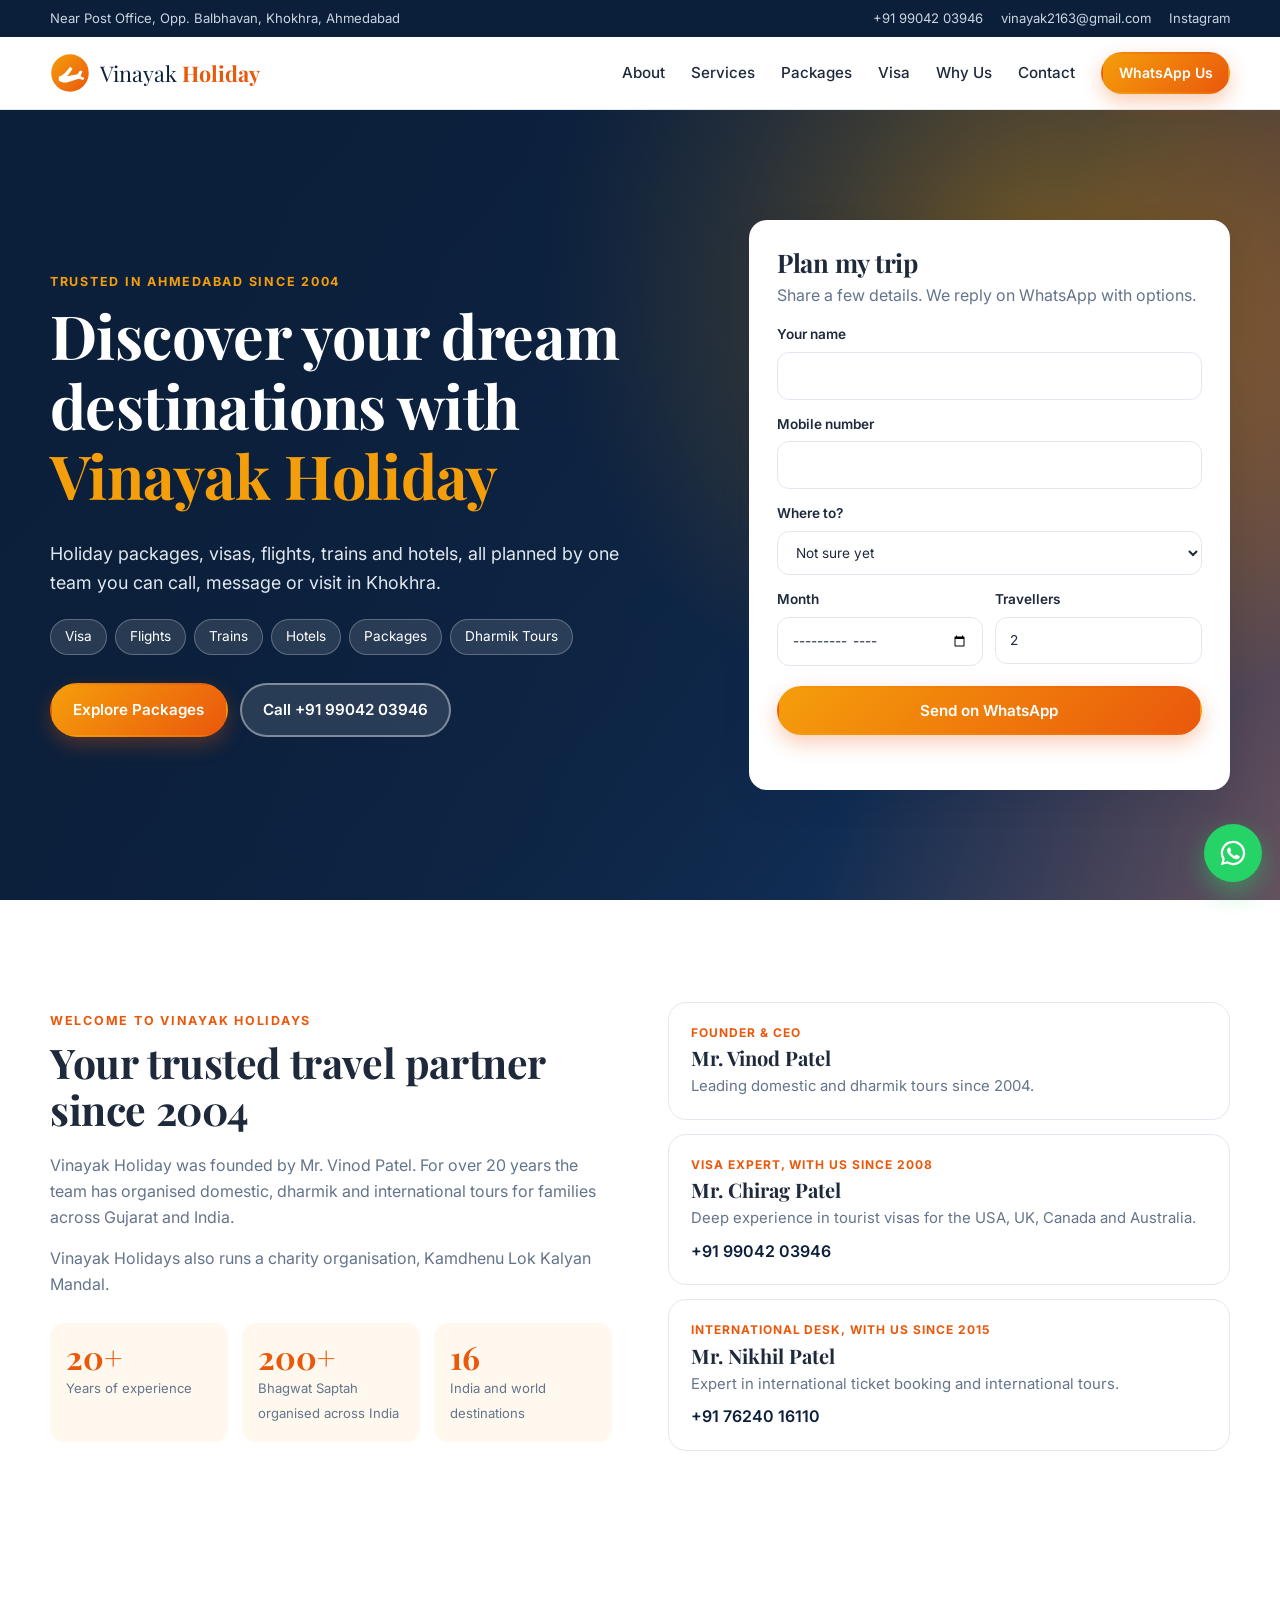
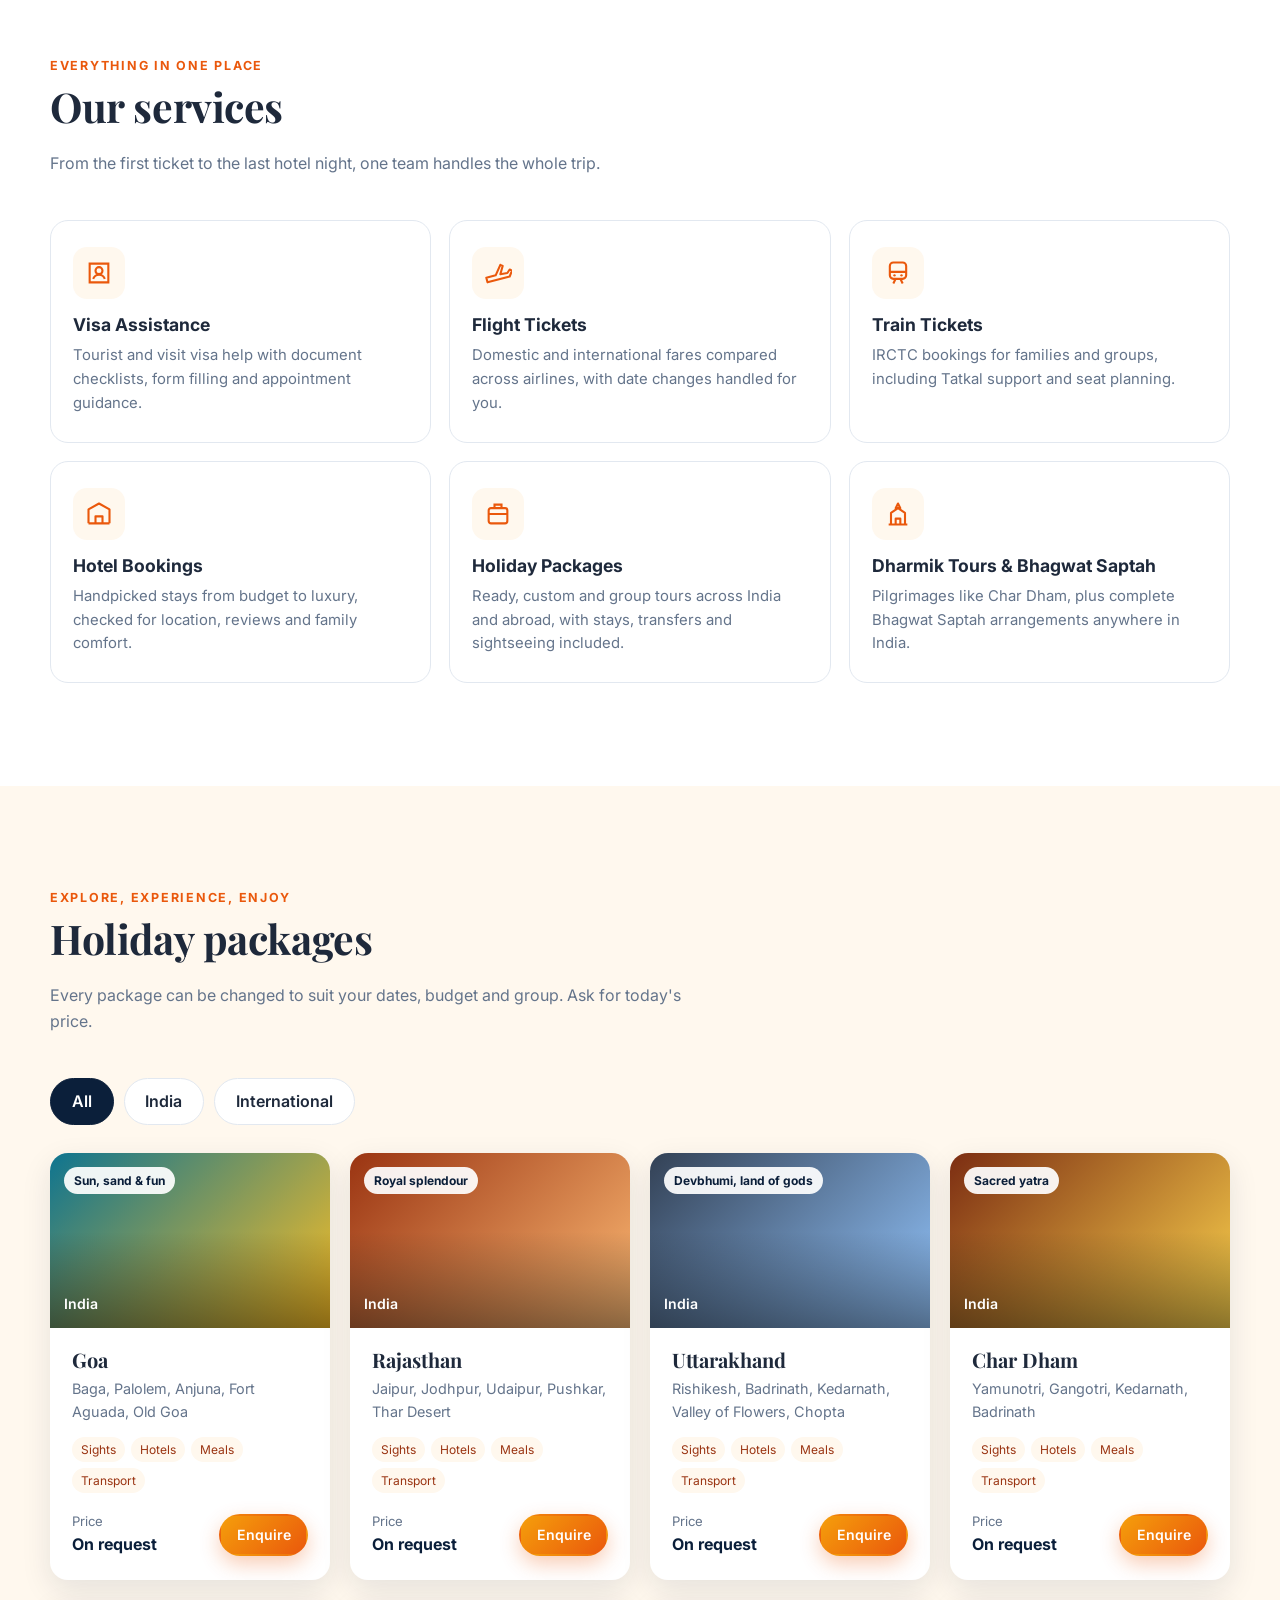
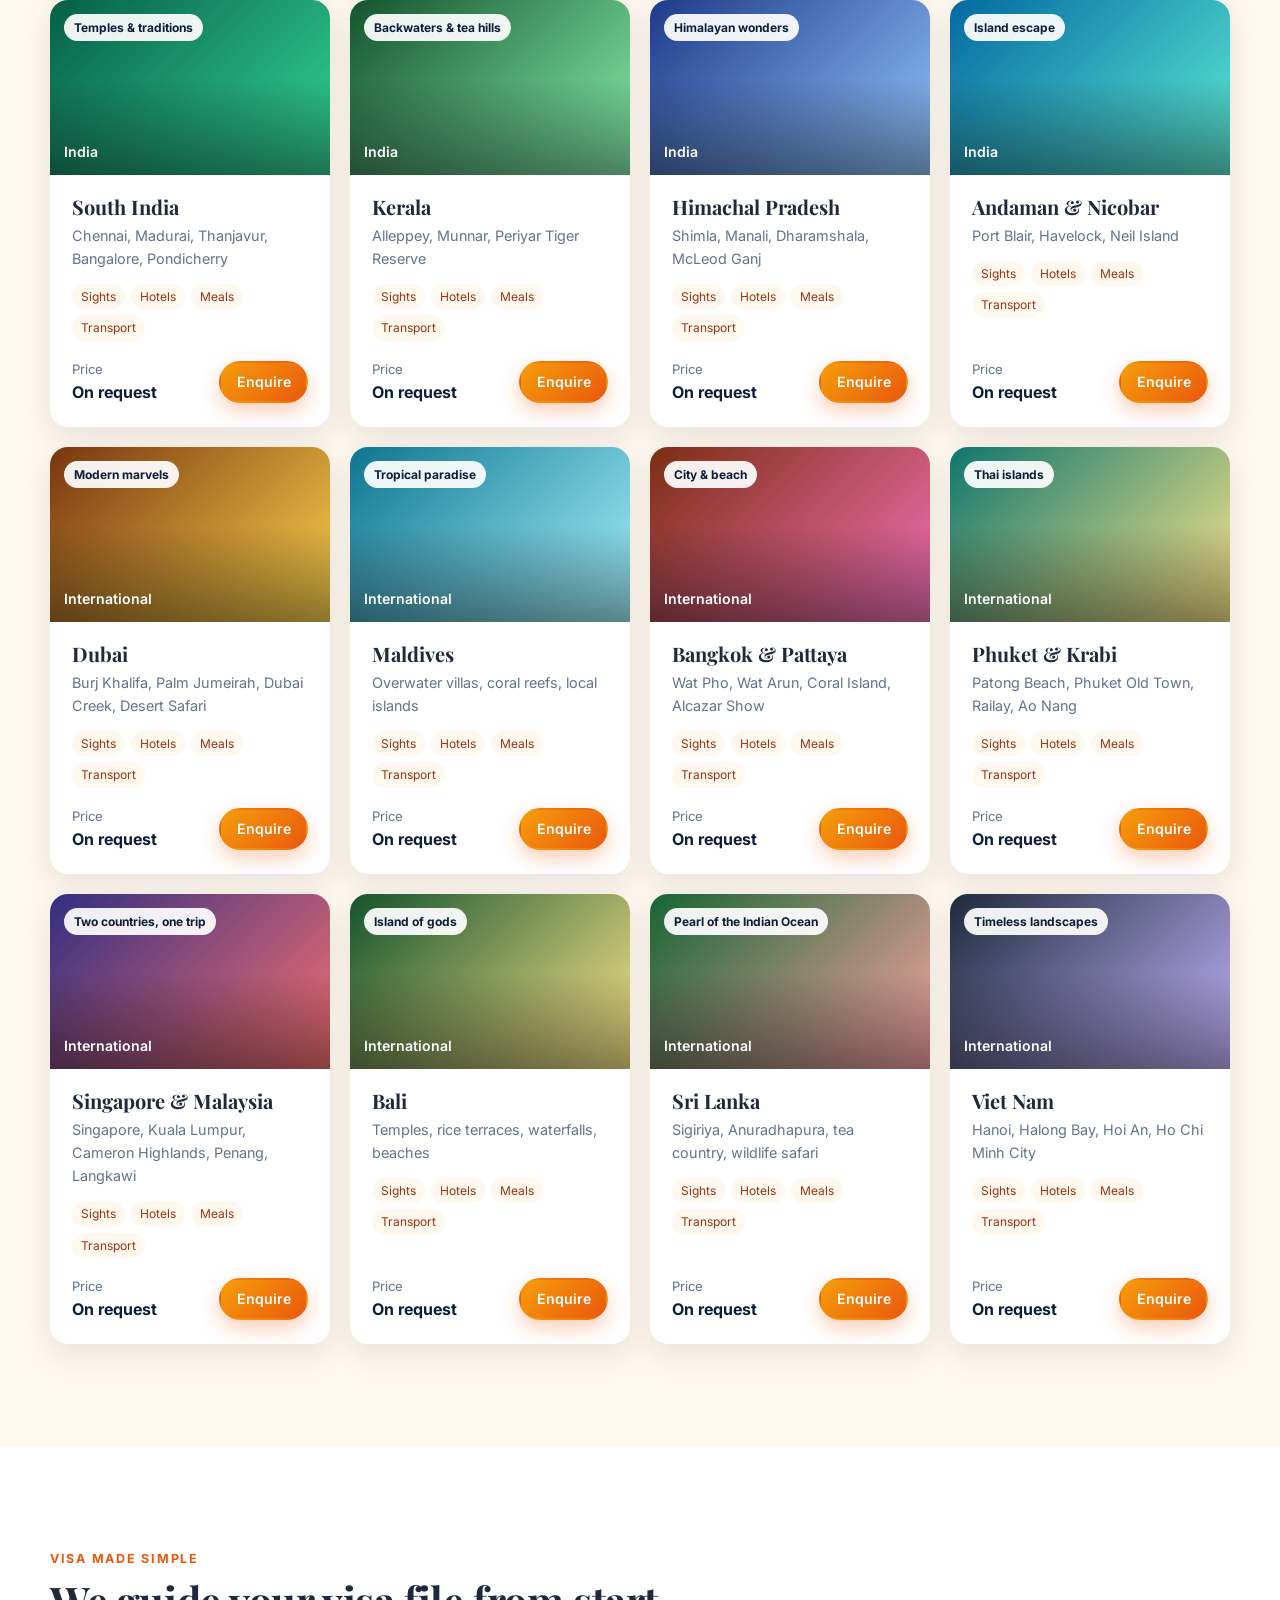
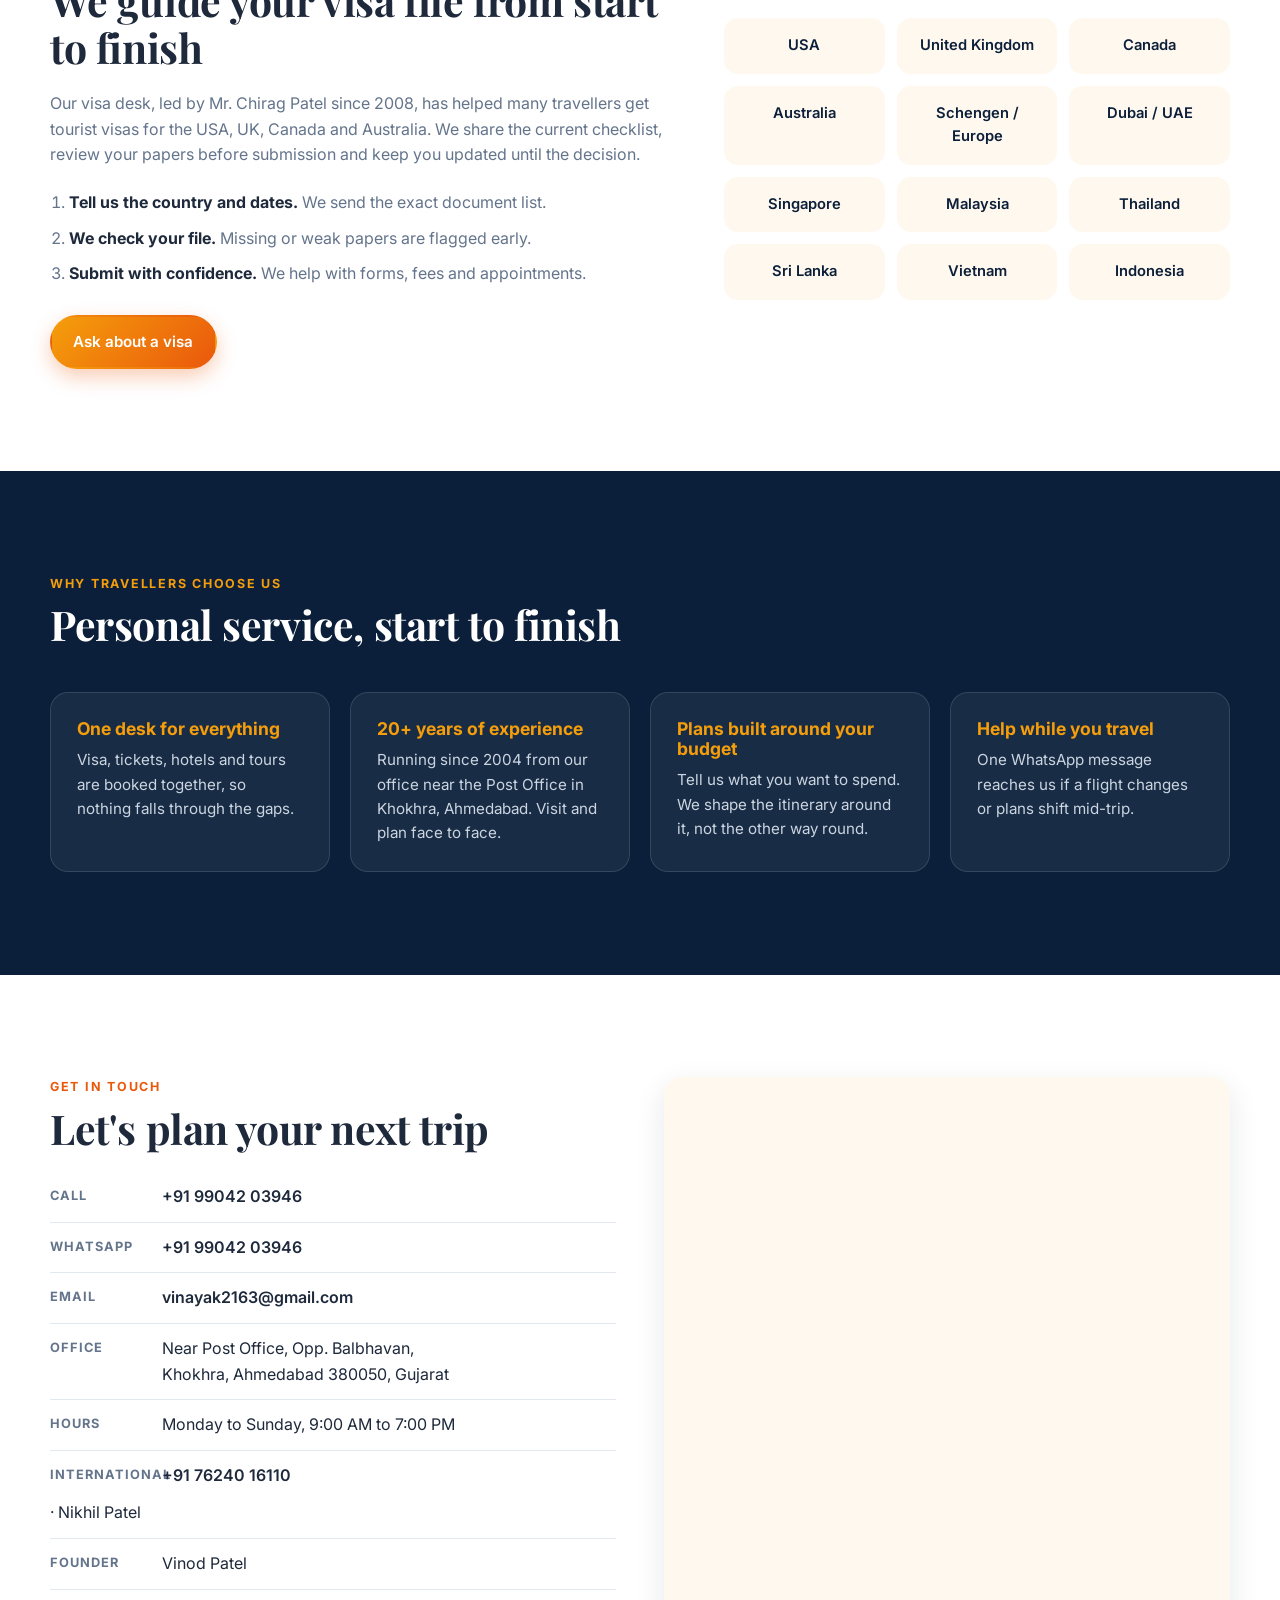
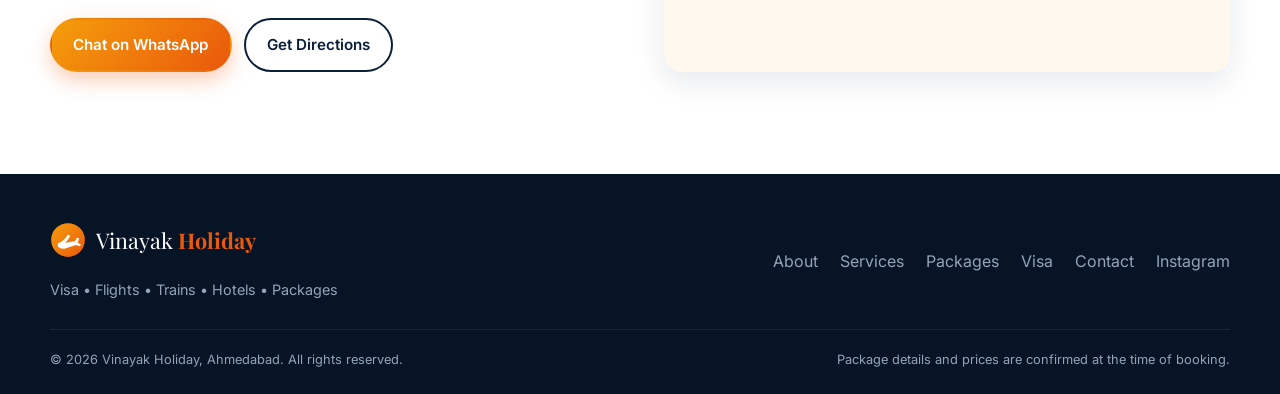
==== commit c9e53e09: "Add Vinayak Holiday's real company story and team From the About Us page in the client's own project" ====
--- a/clients/vinayak-holiday/index.html
+++ b/clients/vinayak-holiday/index.html
@@ -4,7 +4,7 @@
   <meta charset="utf-8">
   <meta name="viewport" content="width=device-width, initial-scale=1">
   <title>Vinayak Holiday | Tour Packages, Visa, Flights &amp; Hotels in Ahmedabad</title>
-  <meta name="description" content="Vinayak Holiday, Khokhra, Ahmedabad. Holiday packages across India and abroad, visa help, flight and train tickets and hotel bookings. Call +91 99042 03946.">
+  <meta name="description" content="Vinayak Holiday, Khokhra, Ahmedabad, since 2004. Domestic, dharmik and international tours, Bhagwat Saptah, tourist visas, flights, trains and hotels. Call +91 99042 03946.">
   <link rel="canonical" href="https://www.vinayakholiday.com/">
   <link rel="icon" href="assets/img/favicon.svg" type="image/svg+xml">
   <meta name="theme-color" content="#0B1F3A">
@@ -29,7 +29,12 @@
     "logo": "https://www.vinayakholiday.com/assets/img/logo.svg",
     "telephone": "+91 99042 03946",
     "email": "vinayak2163@gmail.com",
-    "founder": { "@type": "Person", "name": "Chirag Patel", "jobTitle": "Director" },
+    "founder": { "@type": "Person", "name": "Vinod Patel", "jobTitle": "Founder & CEO" },
+    "foundingDate": "2004",
+    "employee": [
+      { "@type": "Person", "name": "Chirag Patel", "jobTitle": "Director, Visa Services" },
+      { "@type": "Person", "name": "Nikhil Patel", "jobTitle": "International Tickets & Tours" }
+    ],
     "address": {
       "@type": "PostalAddress",
       "streetAddress": "Near Post Office, Opp. Balbhavan, Khokhra",
@@ -68,6 +73,7 @@
         <span></span><span></span><span></span>
       </button>
       <nav class="nav" id="nav" aria-label="Main">
+        <a href="#about">About</a>
         <a href="#services">Services</a>
         <a href="#packages">Packages</a>
         <a href="#visa">Visa</a>
@@ -84,11 +90,11 @@
       <div class="hero__bg" aria-hidden="true"></div>
       <div class="wrap hero__grid">
         <div class="hero__copy reveal">
-          <p class="eyebrow">Ahmedabad's trusted travel desk</p>
+          <p class="eyebrow">Trusted in Ahmedabad since 2004</p>
           <h1>Discover your dream destinations with <span>Vinayak Holiday</span></h1>
           <p class="lead">Holiday packages, visas, flights, trains and hotels, all planned by one team you can call, message or visit in Khokhra.</p>
           <ul class="chips" aria-label="What we handle">
-            <li>Visa</li><li>Flights</li><li>Trains</li><li>Hotels</li><li>Packages</li>
+            <li>Visa</li><li>Flights</li><li>Trains</li><li>Hotels</li><li>Packages</li><li>Dharmik Tours</li>
           </ul>
           <div class="hero__cta">
             <a class="btn btn--accent" href="#packages">Explore Packages</a>
@@ -116,6 +122,42 @@
       </div>
     </section>
 
+    <!-- ABOUT -->
+    <section class="section" id="about">
+      <div class="wrap about">
+        <div class="about__copy reveal">
+          <p class="eyebrow">Welcome to Vinayak Holidays</p>
+          <h2>Your trusted travel partner since 2004</h2>
+          <p class="muted">Vinayak Holiday was founded by Mr. Vinod Patel. For over 20 years the team has organised domestic, dharmik and international tours for families across Gujarat and India.</p>
+          <p class="muted">Vinayak Holidays also runs a charity organisation, Kamdhenu Lok Kalyan Mandal.</p>
+          <div class="stats">
+            <div><b>20+</b><span>Years of experience</span></div>
+            <div><b>200+</b><span>Bhagwat Saptah organised across India</span></div>
+            <div><b>16</b><span>India and world destinations</span></div>
+          </div>
+        </div>
+        <div class="team reveal">
+          <article class="person">
+            <p class="person__role">Founder &amp; CEO</p>
+            <h3>Mr. Vinod Patel</h3>
+            <p>Leading domestic and dharmik tours since 2004.</p>
+          </article>
+          <article class="person">
+            <p class="person__role">Visa expert, with us since 2008</p>
+            <h3>Mr. Chirag Patel</h3>
+            <p>Deep experience in tourist visas for the USA, UK, Canada and Australia.</p>
+            <a href="tel:+919904203946">+91 99042 03946</a>
+          </article>
+          <article class="person">
+            <p class="person__role">International desk, with us since 2015</p>
+            <h3>Mr. Nikhil Patel</h3>
+            <p>Expert in international ticket booking and international tours.</p>
+            <a href="tel:+917624016110">+91 76240 16110</a>
+          </article>
+        </div>
+      </div>
+    </section>
+
     <!-- SERVICES -->
     <section class="section" id="services">
       <div class="wrap">
@@ -160,6 +202,13 @@
             <h3>Holiday Packages</h3>
             <p>Ready, custom and group tours across India and abroad, with stays, transfers and sightseeing included.</p>
           </article>
+          <article class="service reveal">
+            <div class="service__icon" aria-hidden="true">
+              <svg viewBox="0 0 24 24"><path d="M12 3l2 4h-4zM6 21V11l6-4 6 4v10M4 21h16M10 21v-5h4v5" fill="none" stroke="currentColor" stroke-width="1.8" stroke-linejoin="round"/></svg>
+            </div>
+            <h3>Dharmik Tours &amp; Bhagwat Saptah</h3>
+            <p>Pilgrimages like Char Dham, plus complete Bhagwat Saptah arrangements anywhere in India.</p>
+          </article>
         </div>
       </div>
     </section>
@@ -190,7 +239,7 @@
         <div class="visa__copy reveal">
           <p class="eyebrow">Visa made simple</p>
           <h2>We guide your visa file from start to finish</h2>
-          <p class="muted">Visa rules change often. We share the current checklist for your country, review your papers before submission and keep you updated until the decision.</p>
+          <p class="muted">Our visa desk, led by Mr. Chirag Patel since 2008, has helped many travellers get tourist visas for the USA, UK, Canada and Australia. We share the current checklist, review your papers before submission and keep you updated until the decision.</p>
           <ol class="steps">
             <li><b>Tell us the country and dates.</b> We send the exact document list.</li>
             <li><b>We check your file.</b> Missing or weak papers are flagged early.</li>
@@ -199,9 +248,9 @@
           <a class="btn btn--accent" href="https://wa.me/919904203946?text=Hi%2C%20I%20need%20help%20with%20a%20visa." target="_blank" rel="noopener">Ask about a visa</a>
         </div>
         <ul class="visa__list reveal" aria-label="Popular visa destinations">
-          <li>Dubai / UAE</li><li>Thailand</li><li>Singapore</li><li>Malaysia</li>
-          <li>Schengen / Europe</li><li>United Kingdom</li><li>USA</li><li>Canada</li>
-          <li>Australia</li><li>Vietnam</li><li>Indonesia</li><li>Japan</li>
+          <li>USA</li><li>United Kingdom</li><li>Canada</li><li>Australia</li>
+          <li>Schengen / Europe</li><li>Dubai / UAE</li><li>Singapore</li><li>Malaysia</li>
+          <li>Thailand</li><li>Sri Lanka</li><li>Vietnam</li><li>Indonesia</li>
         </ul>
       </div>
     </section>
@@ -215,7 +264,7 @@
         </header>
         <div class="why">
           <div class="why__item reveal"><h3>One desk for everything</h3><p>Visa, tickets, hotels and tours are booked together, so nothing falls through the gaps.</p></div>
-          <div class="why__item reveal"><h3>A real office you can visit</h3><p>Meet us near the Post Office in Khokhra, Ahmedabad and plan face to face.</p></div>
+          <div class="why__item reveal"><h3>20+ years of experience</h3><p>Running since 2004 from our office near the Post Office in Khokhra, Ahmedabad. Visit and plan face to face.</p></div>
           <div class="why__item reveal"><h3>Plans built around your budget</h3><p>Tell us what you want to spend. We shape the itinerary around it, not the other way round.</p></div>
           <div class="why__item reveal"><h3>Help while you travel</h3><p>One WhatsApp message reaches us if a flight changes or plans shift mid-trip.</p></div>
         </div>
@@ -234,7 +283,8 @@
             <li><span>Email</span><a href="mailto:vinayak2163@gmail.com">vinayak2163@gmail.com</a></li>
             <li><span>Office</span><address>Near Post Office, Opp. Balbhavan,<br>Khokhra, Ahmedabad 380050, Gujarat</address></li>
             <li><span>Hours</span>Monday to Sunday, 9:00 AM to 7:00 PM</li>
-            <li><span>Director</span>Chirag Patel</li>
+            <li><span>International</span><a href="tel:+917624016110">+91 76240 16110</a> &middot; Nikhil Patel</li>
+            <li><span>Founder</span>Vinod Patel</li>
           </ul>
           <div class="hero__cta">
             <a class="btn btn--accent" href="https://wa.me/919904203946?text=Hi%20Vinayak%20Holiday%2C%20I%20want%20to%20plan%20a%20trip." target="_blank" rel="noopener">Chat on WhatsApp</a>
@@ -259,6 +309,7 @@
         <p>Visa &bull; Flights &bull; Trains &bull; Hotels &bull; Packages</p>
       </div>
       <nav aria-label="Footer">
+        <a href="#about">About</a>
         <a href="#services">Services</a>
         <a href="#packages">Packages</a>
         <a href="#visa">Visa</a>
--- a/clients/vinayak-holiday/assets/css/style.css
+++ b/clients/vinayak-holiday/assets/css/style.css
@@ -93,18 +93,32 @@
 .section--dark .eyebrow { color: var(--saffron); }
 .section__head { max-width: 640px; margin-bottom: 44px; }
 
-.services { display: grid; grid-template-columns: repeat(5, 1fr); gap: 18px; }
+.services { display: grid; grid-template-columns: repeat(3, 1fr); gap: 18px; }
 .service { border: 1px solid var(--line); border-radius: var(--radius); padding: 26px 22px; transition: transform .25s ease, box-shadow .25s ease, border-color .25s; }
 .service:hover { transform: translateY(-4px); box-shadow: var(--shadow); border-color: transparent; }
 .service__icon { width: 52px; height: 52px; border-radius: 14px; display: grid; place-items: center; background: var(--tint); color: var(--orange); margin-bottom: 16px; }
 .service__icon svg { width: 28px; height: 28px; }
 .service p { color: var(--muted); font-size: .93rem; margin: 0; }
 
+/* About */
+.about { display: grid; grid-template-columns: 1fr 1fr; gap: 56px; align-items: center; }
+.stats { display: grid; grid-template-columns: repeat(3, 1fr); gap: 14px; margin-top: 26px; }
+.stats div { background: var(--tint); border-radius: 14px; padding: 16px; }
+.stats b { display: block; font-family: var(--serif); font-size: 2rem; color: var(--orange); line-height: 1.1; }
+.stats span { font-size: .82rem; color: var(--muted); }
+.team { display: grid; gap: 14px; }
+.person { border: 1px solid var(--line); border-radius: var(--radius); padding: 20px 22px; }
+.person .person__role { font-size: .75rem; font-weight: 700; letter-spacing: .08em; text-transform: uppercase; color: var(--orange); margin: 0 0 4px; }
+.person h3 { font-family: var(--serif); font-size: 1.25rem; margin-bottom: .3em; }
+.person p { margin: 0; color: var(--muted); font-size: .93rem; }
+.person a { display: inline-block; margin-top: 8px; font-weight: 600; text-decoration: none; color: var(--navy); }
+.person a:hover { color: var(--orange); }
+
 /* Packages */
 .filters { display: flex; gap: 10px; margin-bottom: 28px; flex-wrap: wrap; }
 .filter { padding: .6em 1.3em; border-radius: 999px; border: 1px solid var(--line); background: #fff; font: inherit; font-weight: 600; cursor: pointer; color: var(--ink); }
 .filter.is-active { background: var(--navy); color: #fff; border-color: var(--navy); }
-.packages { display: grid; grid-template-columns: repeat(3, 1fr); gap: 24px; }
+.packages { display: grid; grid-template-columns: repeat(4, 1fr); gap: 20px; }
 .pkg { background: #fff; border-radius: var(--radius); overflow: hidden; box-shadow: var(--shadow); display: flex; flex-direction: column; transition: transform .25s ease; }
 .pkg:hover { transform: translateY(-4px); }
 .pkg[hidden] { display: none; }
@@ -113,7 +127,7 @@
 .pkg__tag { position: absolute; top: 14px; left: 14px; z-index: 1; background: rgba(255,255,255,.92); color: var(--navy); font-size: .75rem; font-weight: 700; padding: 4px 10px; border-radius: 999px; }
 .pkg__days { position: absolute; bottom: 12px; left: 14px; z-index: 1; color: #fff; font-weight: 600; font-size: .88rem; }
 .pkg__body { padding: 20px 22px 22px; display: flex; flex-direction: column; flex: 1; }
-.pkg__body h3 { font-family: var(--serif); font-size: 1.35rem; margin-bottom: .3em; }
+.pkg__body h3 { font-family: var(--serif); font-size: 1.25rem; margin-bottom: .3em; }
 .pkg__places { color: var(--muted); font-size: .9rem; margin-bottom: 14px; }
 .pkg__inc { display: flex; flex-wrap: wrap; gap: 6px; list-style: none; padding: 0; margin: 0 0 18px; }
 .pkg__inc li { font-size: .75rem; background: var(--tint); color: #9A3412; padding: 3px 9px; border-radius: 999px; }
@@ -172,11 +186,12 @@
 
 /* Responsive */
 @media (max-width: 1080px) {
-  .services { grid-template-columns: repeat(3, 1fr); }
+  .services { grid-template-columns: repeat(2, 1fr); }
   .why { grid-template-columns: repeat(2, 1fr); }
+  .packages { grid-template-columns: repeat(2, 1fr); }
 }
 @media (max-width: 900px) {
-  .hero__grid, .visa, .contact { grid-template-columns: 1fr; }
+  .hero__grid, .visa, .contact, .about { grid-template-columns: 1fr; }
   .packages { grid-template-columns: repeat(2, 1fr); }
   .menu-btn { display: block; }
   .nav { position: absolute; top: 72px; left: 0; right: 0; background: #fff; flex-direction: column; align-items: stretch; gap: 0; padding: 8px 16px 20px; border-bottom: 1px solid var(--line); box-shadow: var(--shadow); display: none; }
@@ -189,7 +204,7 @@
 }
 @media (max-width: 640px) {
   .topbar__row > span:first-child { display: none; }
-  .services, .packages, .why { grid-template-columns: 1fr; }
+  .services, .packages, .why, .stats { grid-template-columns: 1fr; }
   .visa__list { grid-template-columns: repeat(2, 1fr); }
   .contact__list li { grid-template-columns: 1fr; gap: 2px; }
   .card { padding: 22px; }
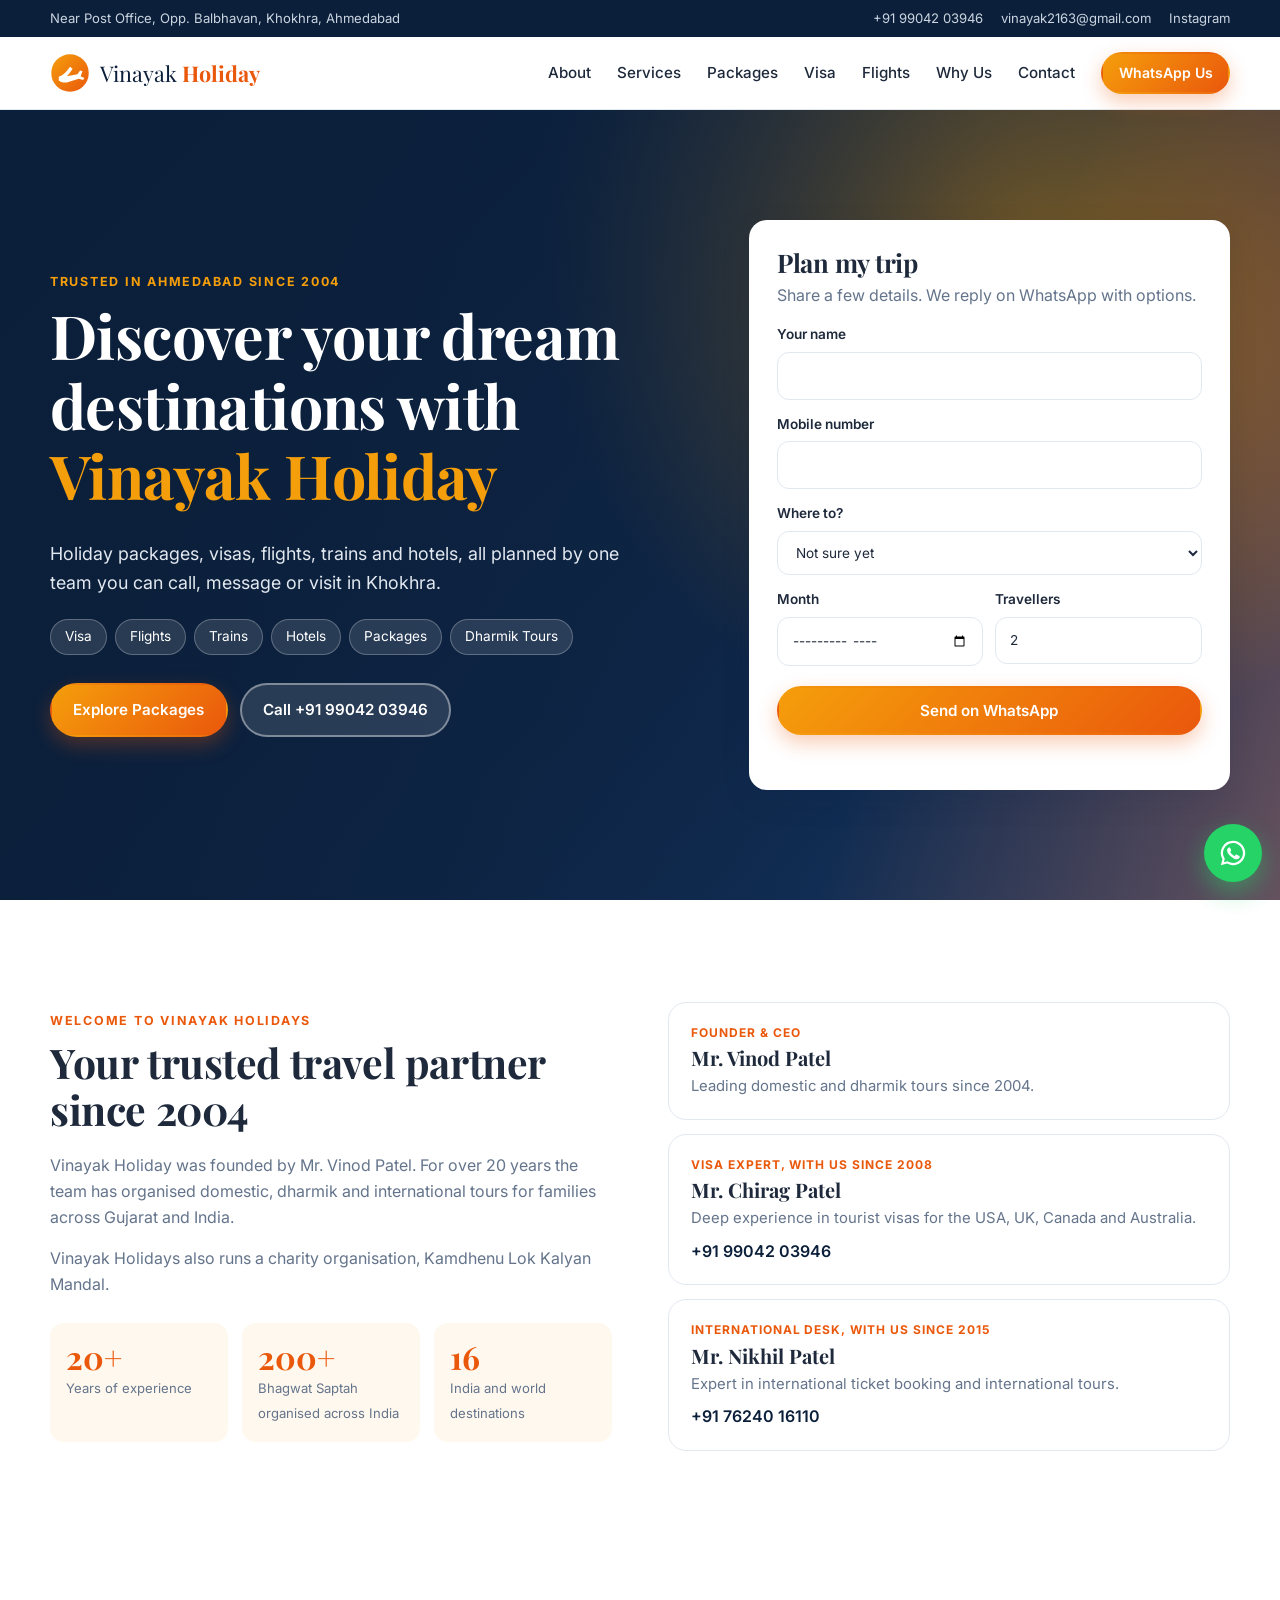
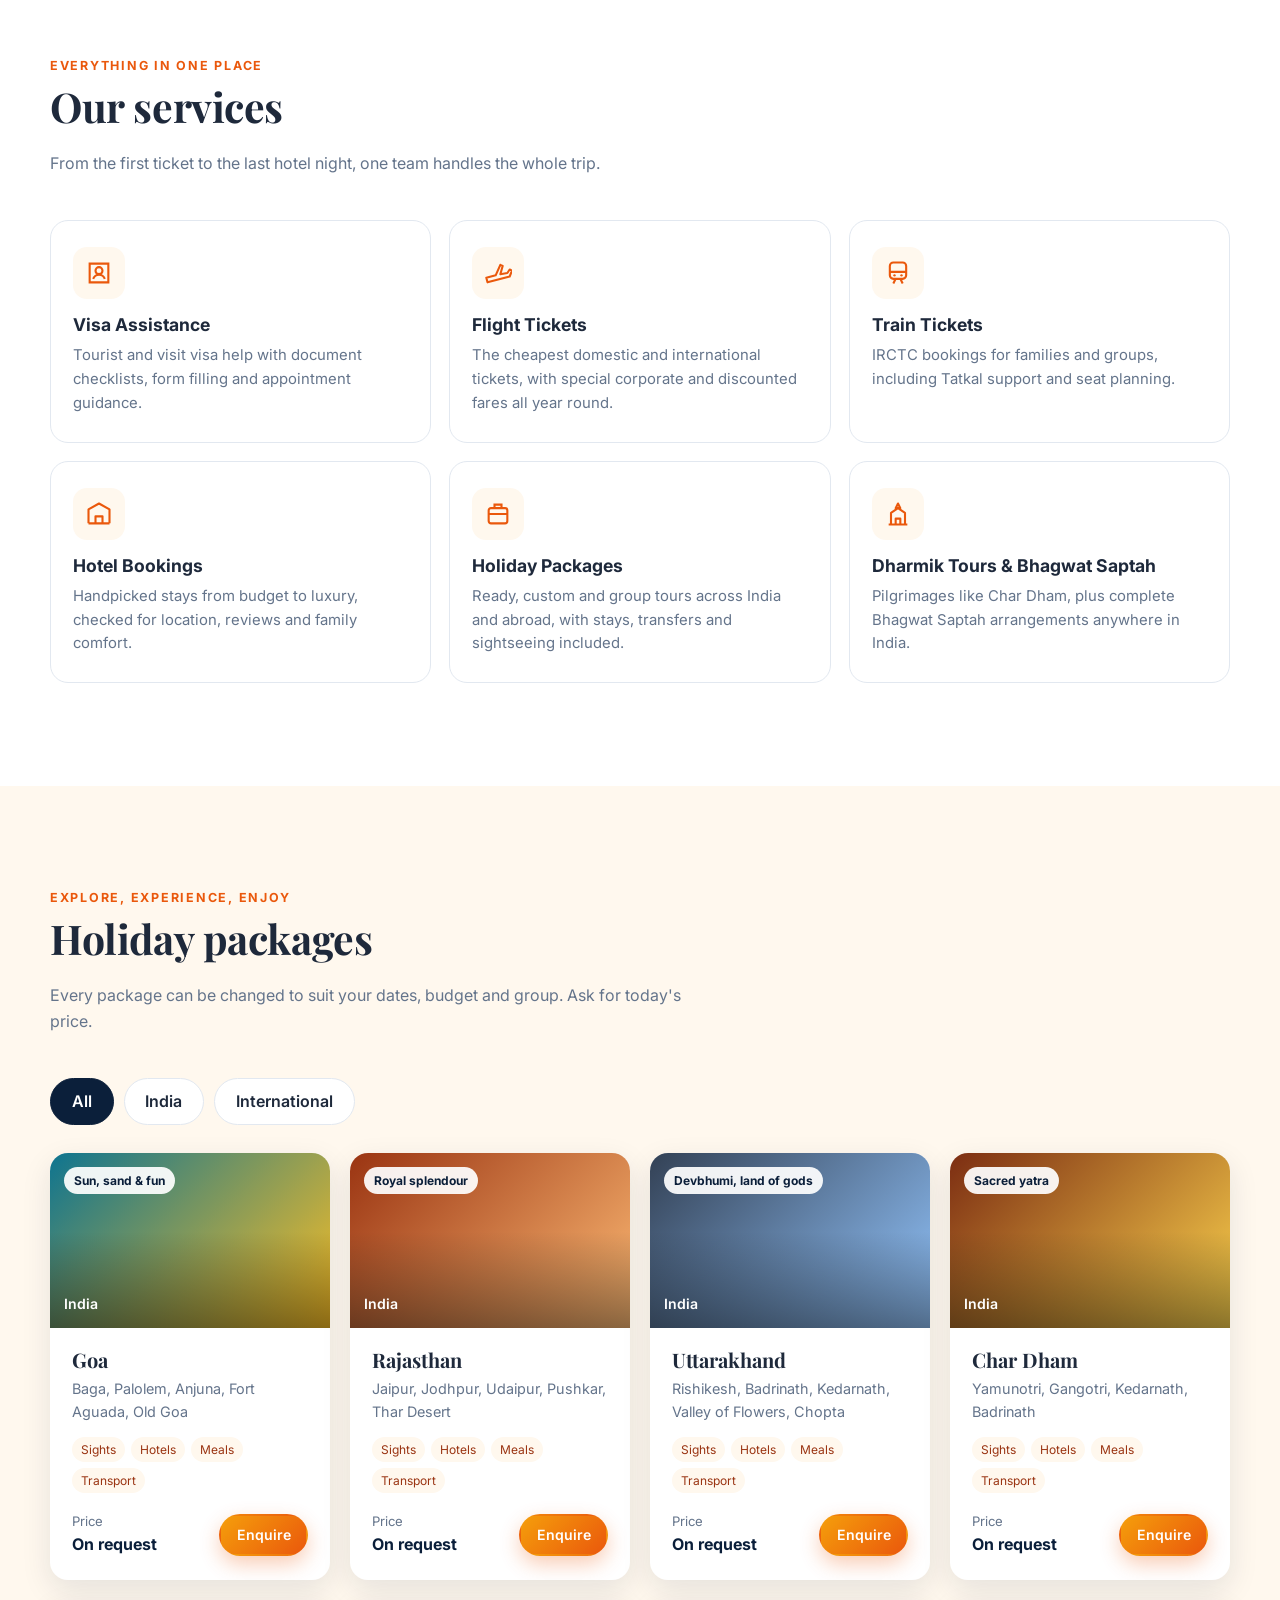
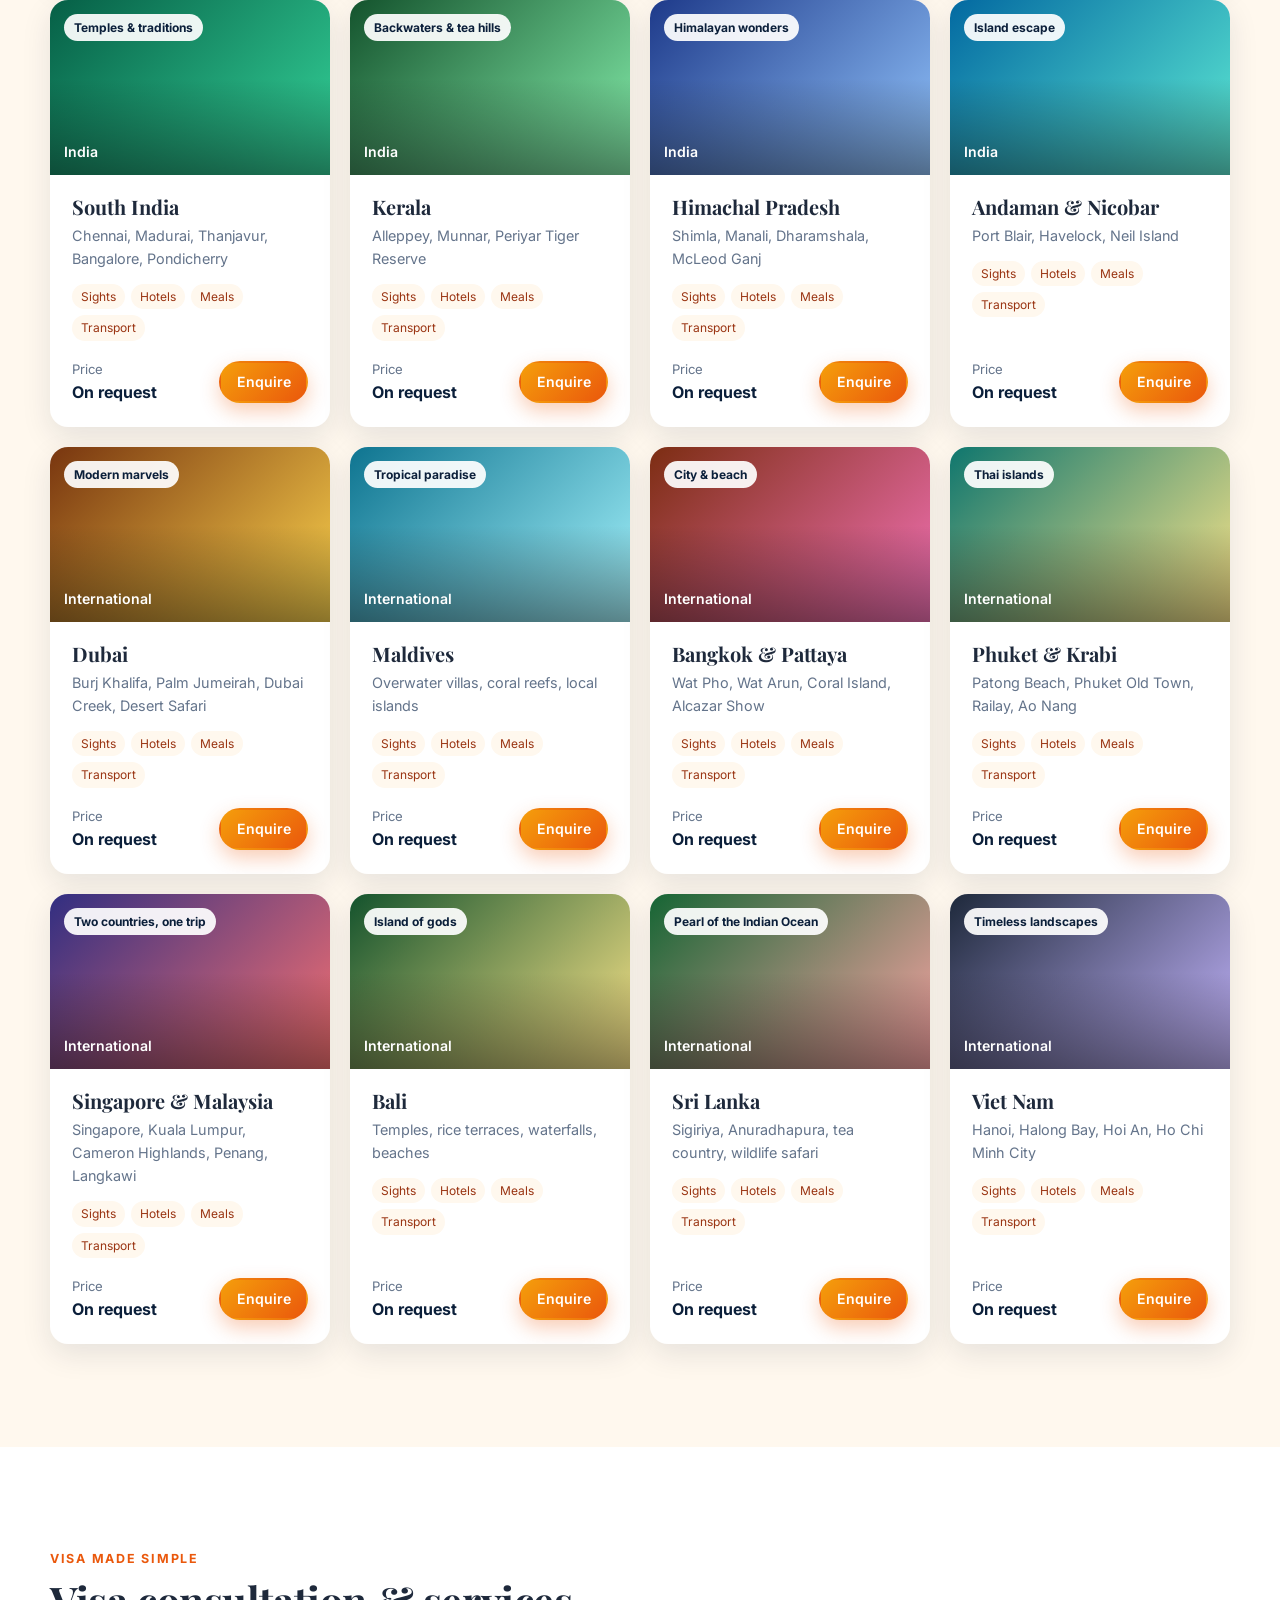
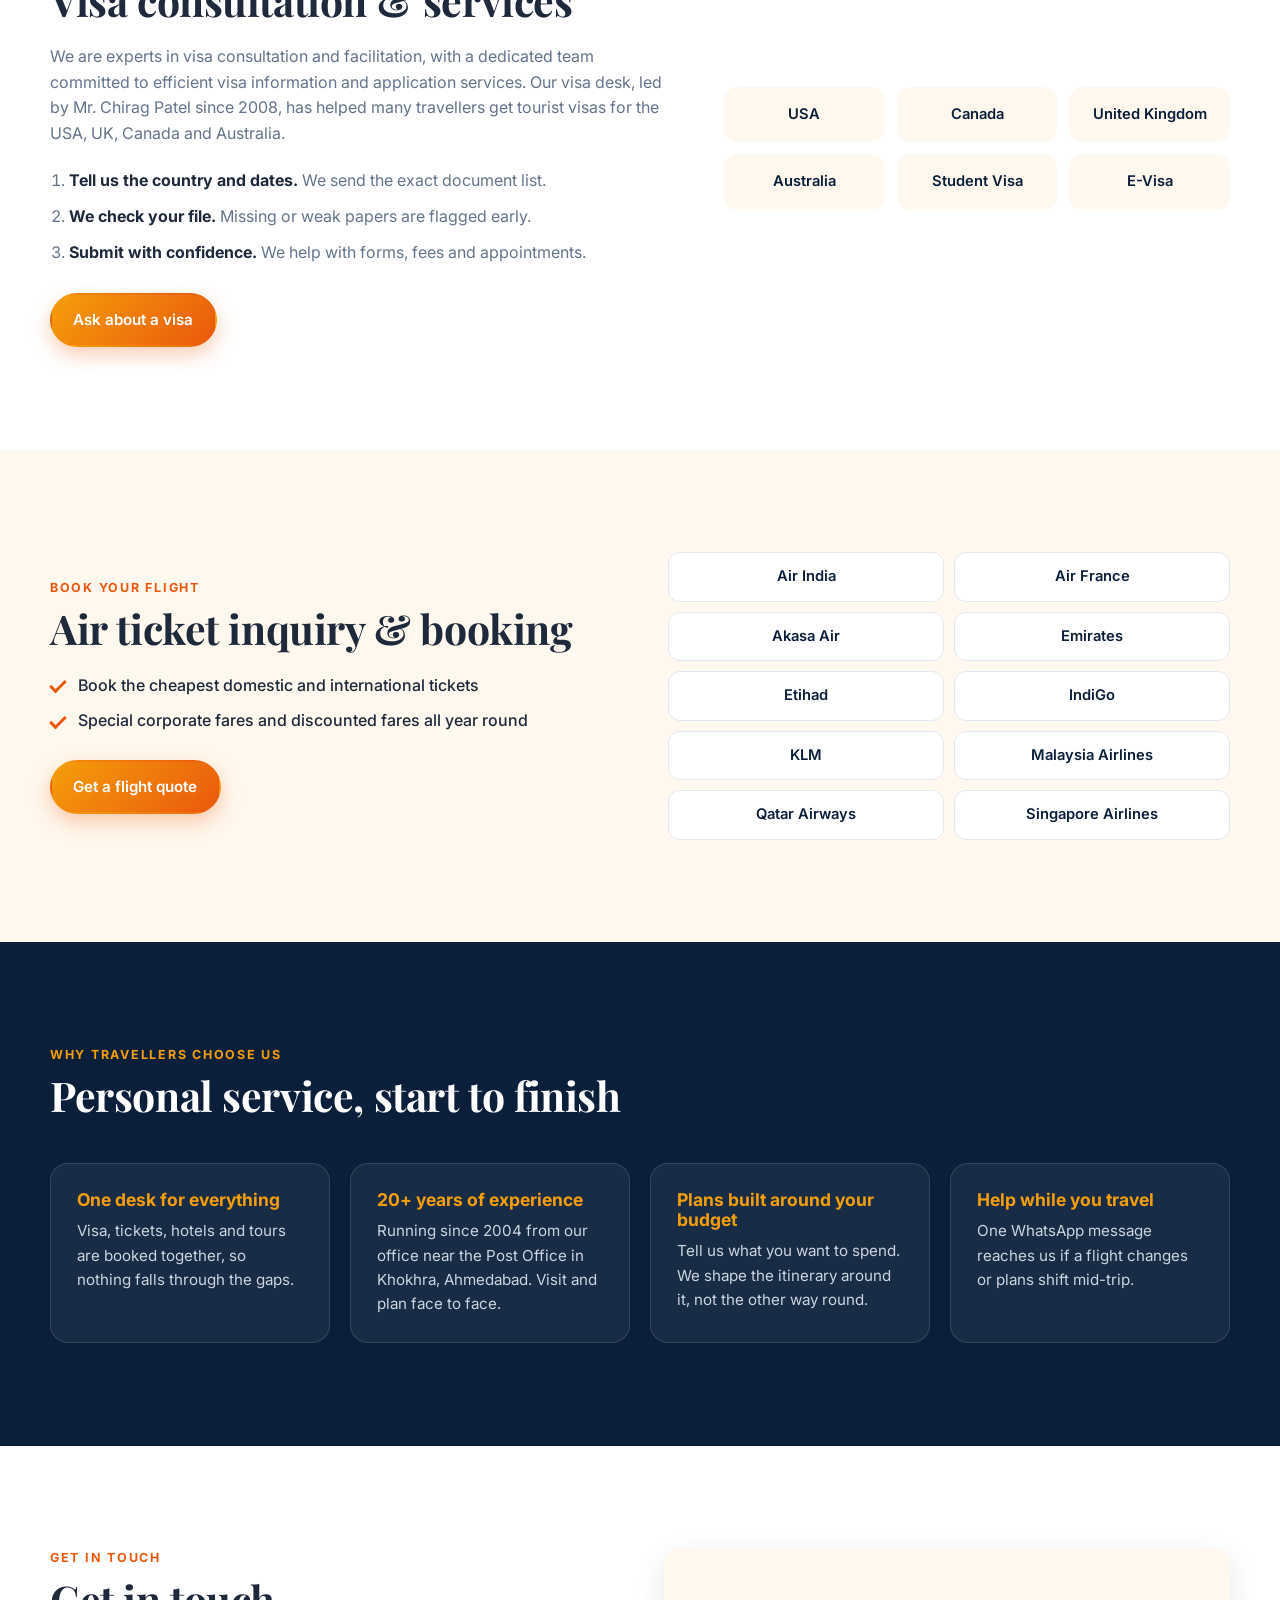
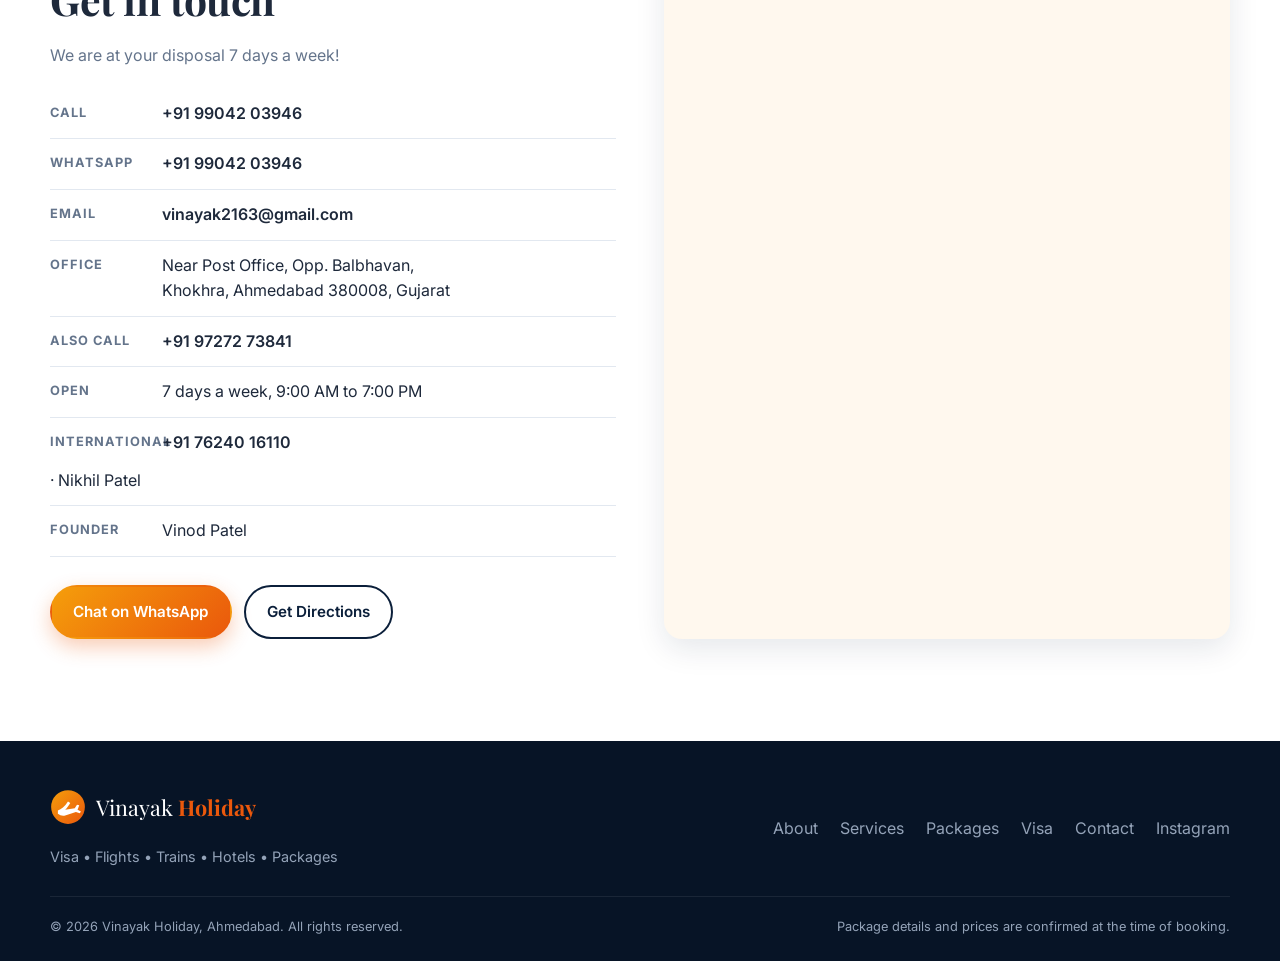
==== commit 05f5d942: "Add Vinayak Holiday's visa, air ticket and contact details From the client's own contact, visa and a" ====
--- a/clients/vinayak-holiday/index.html
+++ b/clients/vinayak-holiday/index.html
@@ -4,7 +4,7 @@
   <meta charset="utf-8">
   <meta name="viewport" content="width=device-width, initial-scale=1">
   <title>Vinayak Holiday | Tour Packages, Visa, Flights &amp; Hotels in Ahmedabad</title>
-  <meta name="description" content="Vinayak Holiday, Khokhra, Ahmedabad, since 2004. Domestic, dharmik and international tours, Bhagwat Saptah, tourist visas, flights, trains and hotels. Call +91 99042 03946.">
+  <meta name="description" content="Embark on unforgettable journeys with Vinayak Holiday, Khokhra, Ahmedabad. Custom domestic and international tour packages, cheap flight tickets and expert tourist visa consultation. Open 7 days a week.">
   <link rel="canonical" href="https://www.vinayakholiday.com/">
   <link rel="icon" href="assets/img/favicon.svg" type="image/svg+xml">
   <meta name="theme-color" content="#0B1F3A">
@@ -40,7 +40,7 @@
       "streetAddress": "Near Post Office, Opp. Balbhavan, Khokhra",
       "addressLocality": "Ahmedabad",
       "addressRegion": "Gujarat",
-      "postalCode": "380050",
+      "postalCode": "380008",
       "addressCountry": "IN"
     },
     "sameAs": ["https://www.instagram.com/vinayak_holiday_2163/"],
@@ -77,6 +77,7 @@
         <a href="#services">Services</a>
         <a href="#packages">Packages</a>
         <a href="#visa">Visa</a>
+        <a href="#flights">Flights</a>
         <a href="#why">Why Us</a>
         <a href="#contact">Contact</a>
         <a class="btn btn--sm btn--accent" href="https://wa.me/919904203946?text=Hi%20Vinayak%20Holiday%2C%20I%20want%20to%20plan%20a%20trip." target="_blank" rel="noopener">WhatsApp Us</a>
@@ -179,7 +180,7 @@
               <svg viewBox="0 0 24 24"><path d="M2 16l8-2 4-9 2 1-2 7 6-1 2-3 2 1-2 5-19 5z" fill="none" stroke="currentColor" stroke-width="1.8" stroke-linejoin="round"/></svg>
             </div>
             <h3>Flight Tickets</h3>
-            <p>Domestic and international fares compared across airlines, with date changes handled for you.</p>
+            <p>The cheapest domestic and international tickets, with special corporate and discounted fares all year round.</p>
           </article>
           <article class="service reveal">
             <div class="service__icon" aria-hidden="true">
@@ -238,8 +239,8 @@
       <div class="wrap visa">
         <div class="visa__copy reveal">
           <p class="eyebrow">Visa made simple</p>
-          <h2>We guide your visa file from start to finish</h2>
-          <p class="muted">Our visa desk, led by Mr. Chirag Patel since 2008, has helped many travellers get tourist visas for the USA, UK, Canada and Australia. We share the current checklist, review your papers before submission and keep you updated until the decision.</p>
+          <h2>Visa consultation &amp; services</h2>
+          <p class="muted">We are experts in visa consultation and facilitation, with a dedicated team committed to efficient visa information and application services. Our visa desk, led by Mr. Chirag Patel since 2008, has helped many travellers get tourist visas for the USA, UK, Canada and Australia.</p>
           <ol class="steps">
             <li><b>Tell us the country and dates.</b> We send the exact document list.</li>
             <li><b>We check your file.</b> Missing or weak papers are flagged early.</li>
@@ -247,10 +248,36 @@
           </ol>
           <a class="btn btn--accent" href="https://wa.me/919904203946?text=Hi%2C%20I%20need%20help%20with%20a%20visa." target="_blank" rel="noopener">Ask about a visa</a>
         </div>
-        <ul class="visa__list reveal" aria-label="Popular visa destinations">
-          <li>USA</li><li>United Kingdom</li><li>Canada</li><li>Australia</li>
-          <li>Schengen / Europe</li><li>Dubai / UAE</li><li>Singapore</li><li>Malaysia</li>
-          <li>Thailand</li><li>Sri Lanka</li><li>Vietnam</li><li>Indonesia</li>
+        <ul class="visa__list reveal" aria-label="Visa types we handle">
+          <li>USA</li><li>Canada</li><li>United Kingdom</li>
+          <li>Australia</li><li>Student Visa</li><li>E-Visa</li>
+        </ul>
+      </div>
+    </section>
+
+    <!-- AIR TICKETS -->
+    <section class="section section--tint" id="flights">
+      <div class="wrap flights">
+        <div class="reveal">
+          <p class="eyebrow">Book your flight</p>
+          <h2>Air ticket inquiry &amp; booking</h2>
+          <ul class="ticks">
+            <li>Book the cheapest domestic and international tickets</li>
+            <li>Special corporate fares and discounted fares all year round</li>
+          </ul>
+          <a class="btn btn--accent" href="https://wa.me/919904203946?text=Hi%20Vinayak%20Holiday%2C%20I%20need%20a%20flight%20quote.%20From%3A%20%20To%3A%20%20Dates%3A%20%20Passengers%3A" target="_blank" rel="noopener">Get a flight quote</a>
+        </div>
+        <ul class="airlines reveal" aria-label="Airlines we book">
+          <li>Air India</li>
+          <li>Air France</li>
+          <li>Akasa Air</li>
+          <li>Emirates</li>
+          <li>Etihad</li>
+          <li>IndiGo</li>
+          <li>KLM</li>
+          <li>Malaysia Airlines</li>
+          <li>Qatar Airways</li>
+          <li>Singapore Airlines</li>
         </ul>
       </div>
     </section>
@@ -276,24 +303,26 @@
       <div class="wrap contact">
         <div class="contact__info reveal">
           <p class="eyebrow">Get in touch</p>
-          <h2>Let's plan your next trip</h2>
+          <h2>Get in touch</h2>
+          <p class="muted">We are at your disposal 7 days a week!</p>
           <ul class="contact__list">
             <li><span>Call</span><a href="tel:+919904203946">+91 99042 03946</a></li>
             <li><span>WhatsApp</span><a href="https://wa.me/919904203946" target="_blank" rel="noopener">+91 99042 03946</a></li>
             <li><span>Email</span><a href="mailto:vinayak2163@gmail.com">vinayak2163@gmail.com</a></li>
-            <li><span>Office</span><address>Near Post Office, Opp. Balbhavan,<br>Khokhra, Ahmedabad 380050, Gujarat</address></li>
-            <li><span>Hours</span>Monday to Sunday, 9:00 AM to 7:00 PM</li>
+            <li><span>Office</span><address>Near Post Office, Opp. Balbhavan,<br>Khokhra, Ahmedabad 380008, Gujarat</address></li>
+            <li><span>Also call</span><a href="tel:+919727273841">+91 97272 73841</a></li>
+            <li><span>Open</span>7 days a week, 9:00 AM to 7:00 PM</li>
             <li><span>International</span><a href="tel:+917624016110">+91 76240 16110</a> &middot; Nikhil Patel</li>
             <li><span>Founder</span>Vinod Patel</li>
           </ul>
           <div class="hero__cta">
             <a class="btn btn--accent" href="https://wa.me/919904203946?text=Hi%20Vinayak%20Holiday%2C%20I%20want%20to%20plan%20a%20trip." target="_blank" rel="noopener">Chat on WhatsApp</a>
-            <a class="btn btn--outline" href="https://www.google.com/maps/search/?api=1&amp;query=Balbhavan+Khokhra+Ahmedabad+380050" target="_blank" rel="noopener">Get Directions</a>
+            <a class="btn btn--outline" href="https://www.google.com/maps/search/?api=1&amp;query=Balbhavan+Khokhra+Ahmedabad+380008" target="_blank" rel="noopener">Get Directions</a>
           </div>
         </div>
         <div class="map reveal">
           <iframe title="Vinayak Holiday office location" loading="lazy" referrerpolicy="no-referrer-when-downgrade"
-            src="https://www.google.com/maps?q=Balbhavan+Khokhra+Ahmedabad+380050&amp;output=embed"></iframe>
+            src="https://www.google.com/maps?q=Balbhavan+Khokhra+Ahmedabad+380008&amp;output=embed"></iframe>
         </div>
       </div>
     </section>
--- a/clients/vinayak-holiday/assets/css/style.css
+++ b/clients/vinayak-holiday/assets/css/style.css
@@ -141,6 +141,12 @@
 .steps li { margin-bottom: 10px; color: var(--muted); }
 .steps b { color: var(--ink); }
 .visa__list { list-style: none; padding: 0; margin: 0; display: grid; grid-template-columns: repeat(3, 1fr); gap: 12px; }
+.flights { display: grid; grid-template-columns: 1fr 1fr; gap: 56px; align-items: center; }
+.ticks { list-style: none; padding: 0; margin: 18px 0 26px; }
+.ticks li { position: relative; padding-left: 28px; margin-bottom: 10px; font-weight: 500; }
+.ticks li::before { content: ""; position: absolute; left: 0; top: .45em; width: 16px; height: 9px; border-left: 3px solid var(--orange); border-bottom: 3px solid var(--orange); transform: rotate(-45deg); }
+.airlines { list-style: none; padding: 0; margin: 0; display: grid; grid-template-columns: repeat(2, 1fr); gap: 10px; }
+.airlines li { background: #fff; border: 1px solid var(--line); border-radius: 12px; padding: 12px 14px; font-weight: 600; color: var(--navy); text-align: center; font-size: .92rem; }
 .visa__list li { background: var(--tint); border-radius: 14px; padding: 16px 12px; text-align: center; font-weight: 600; font-size: .92rem; color: var(--navy); }
 
 /* Why */
@@ -191,7 +197,7 @@
   .packages { grid-template-columns: repeat(2, 1fr); }
 }
 @media (max-width: 900px) {
-  .hero__grid, .visa, .contact, .about { grid-template-columns: 1fr; }
+  .hero__grid, .visa, .contact, .about, .flights { grid-template-columns: 1fr; }
   .packages { grid-template-columns: repeat(2, 1fr); }
   .menu-btn { display: block; }
   .nav { position: absolute; top: 72px; left: 0; right: 0; background: #fff; flex-direction: column; align-items: stretch; gap: 0; padding: 8px 16px 20px; border-bottom: 1px solid var(--line); box-shadow: var(--shadow); display: none; }
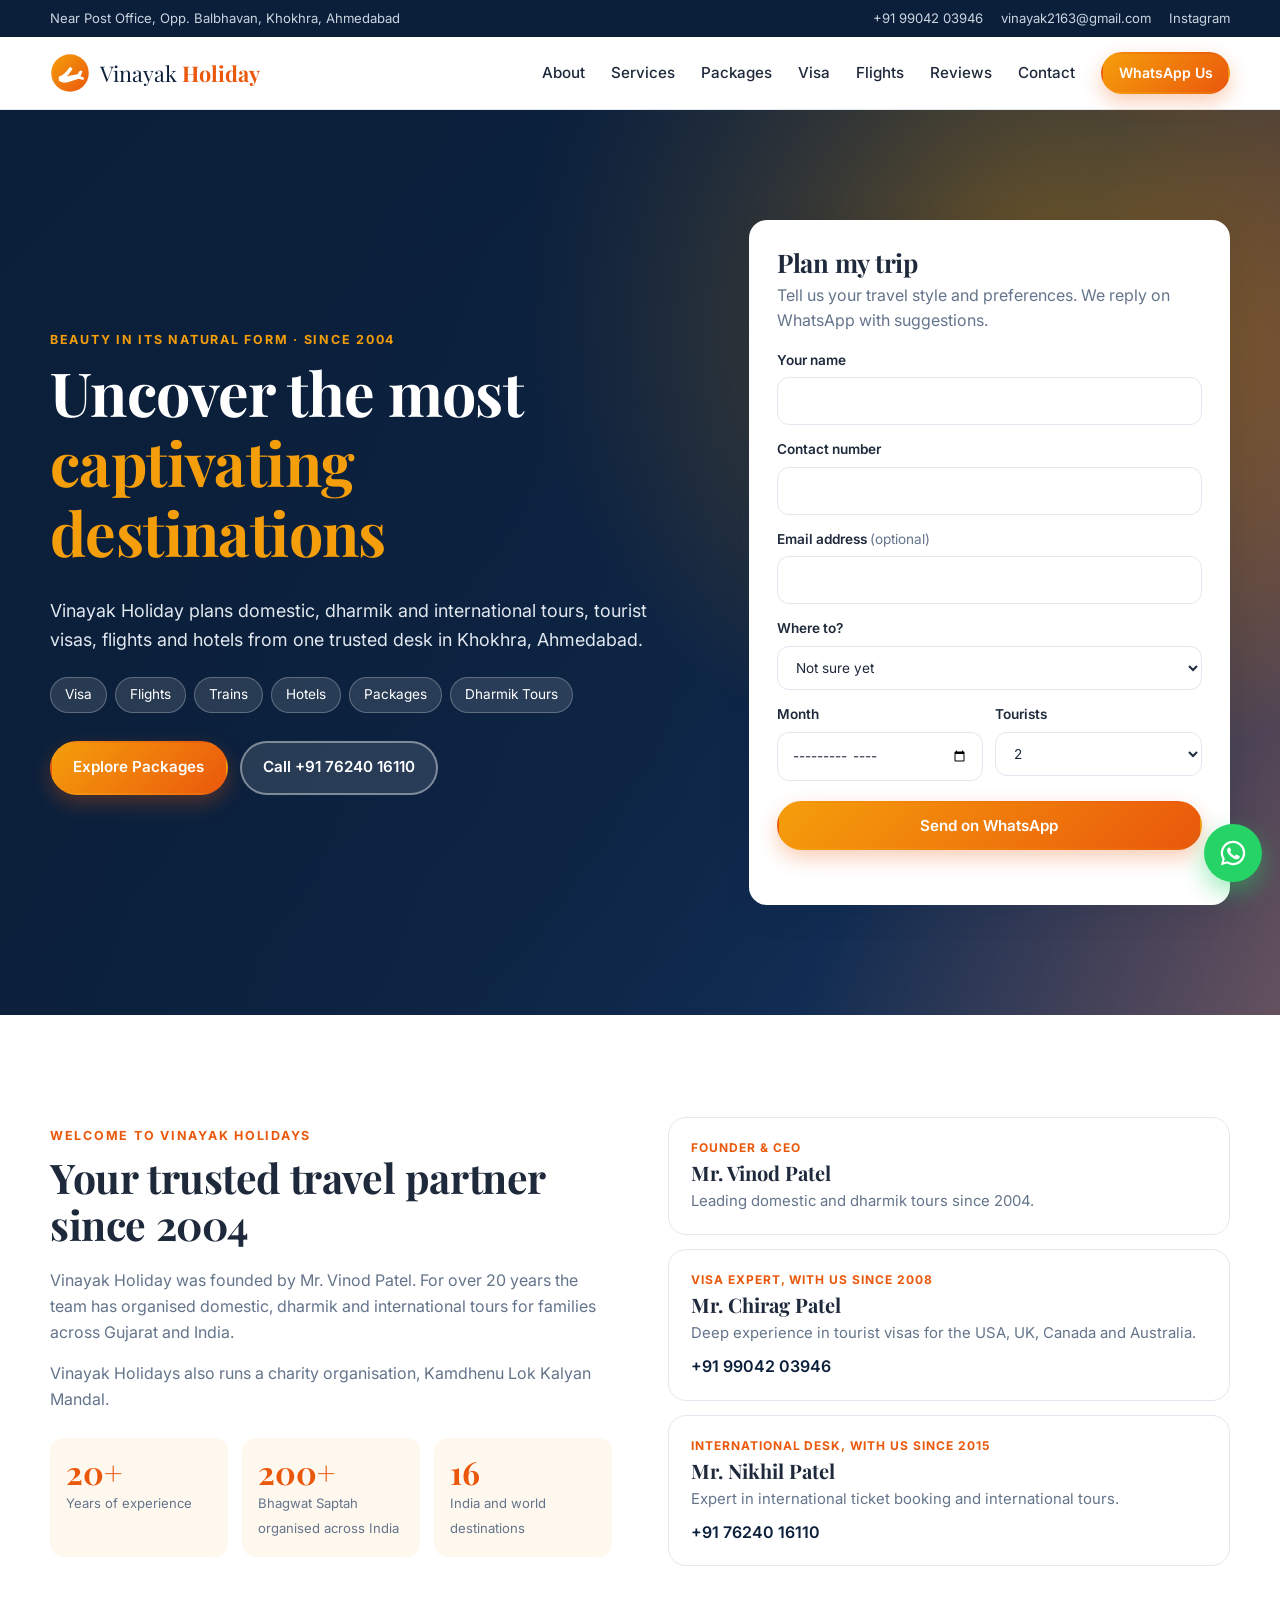
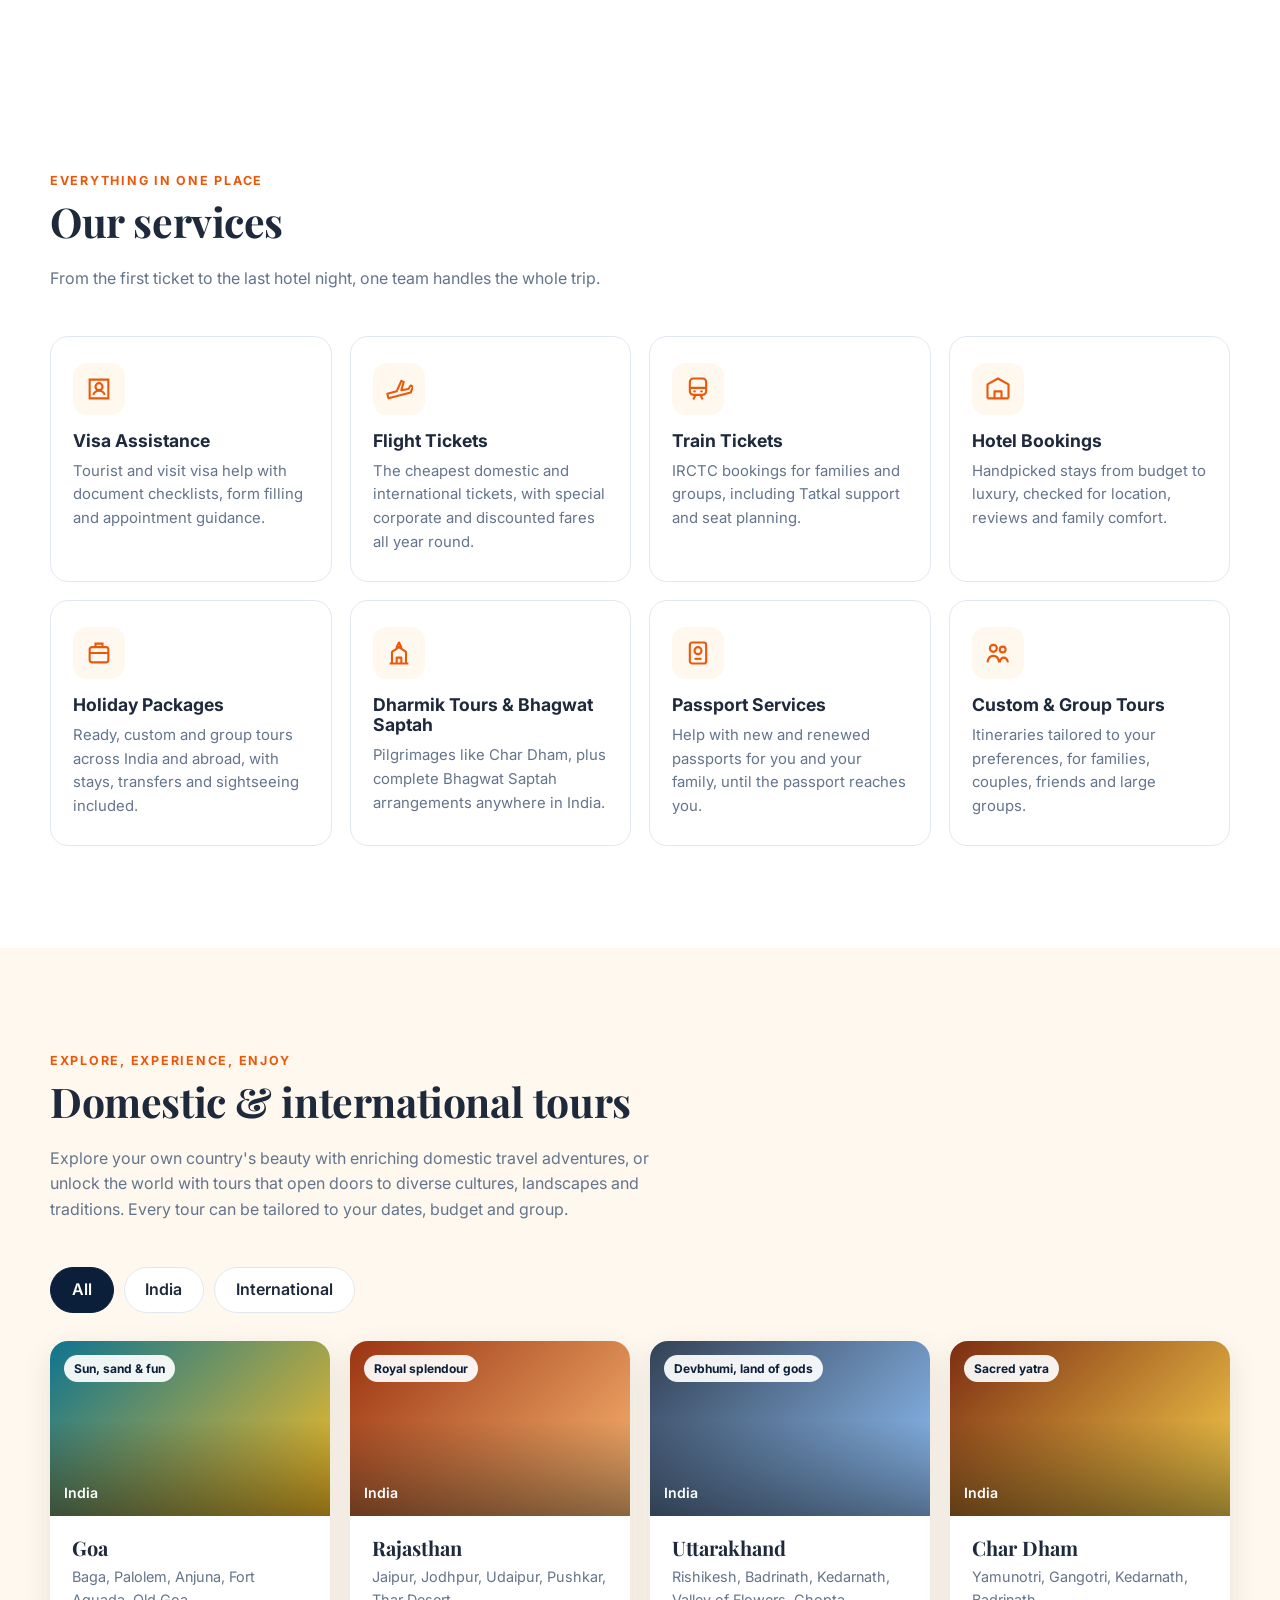
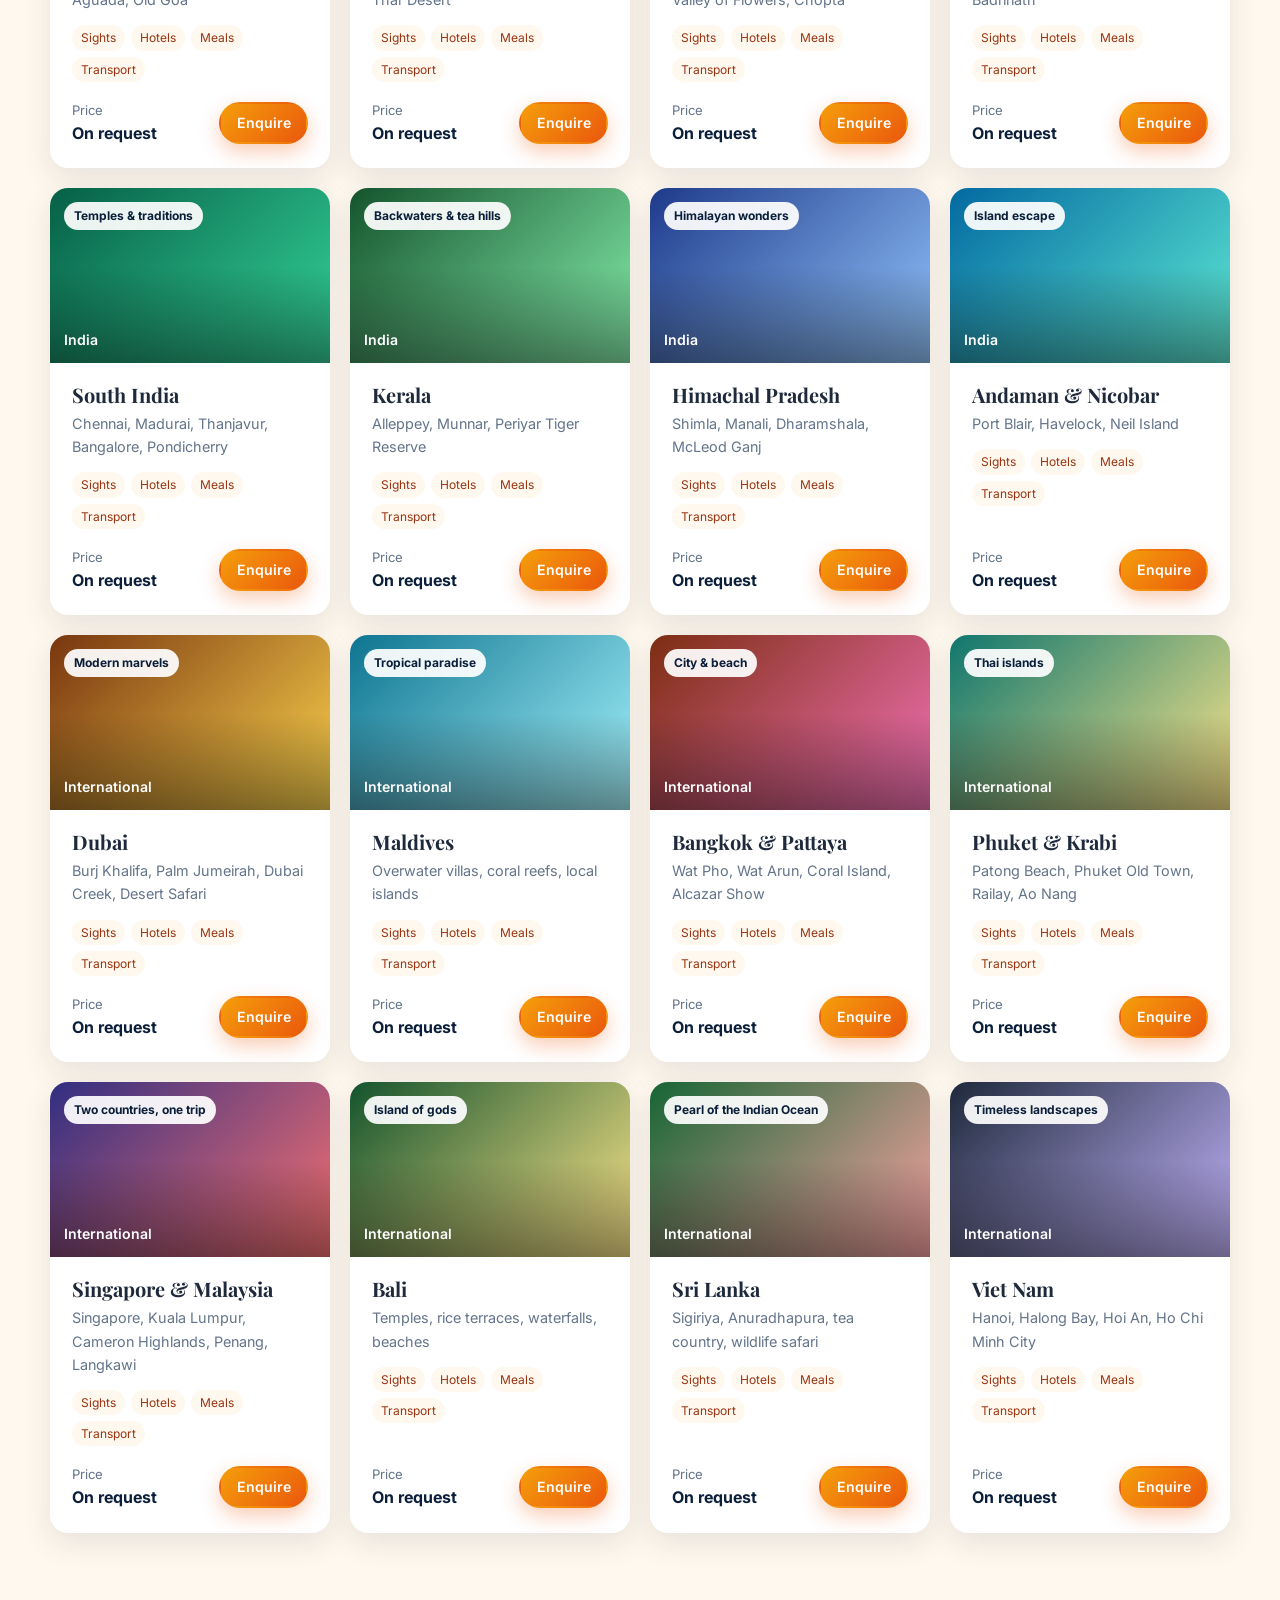
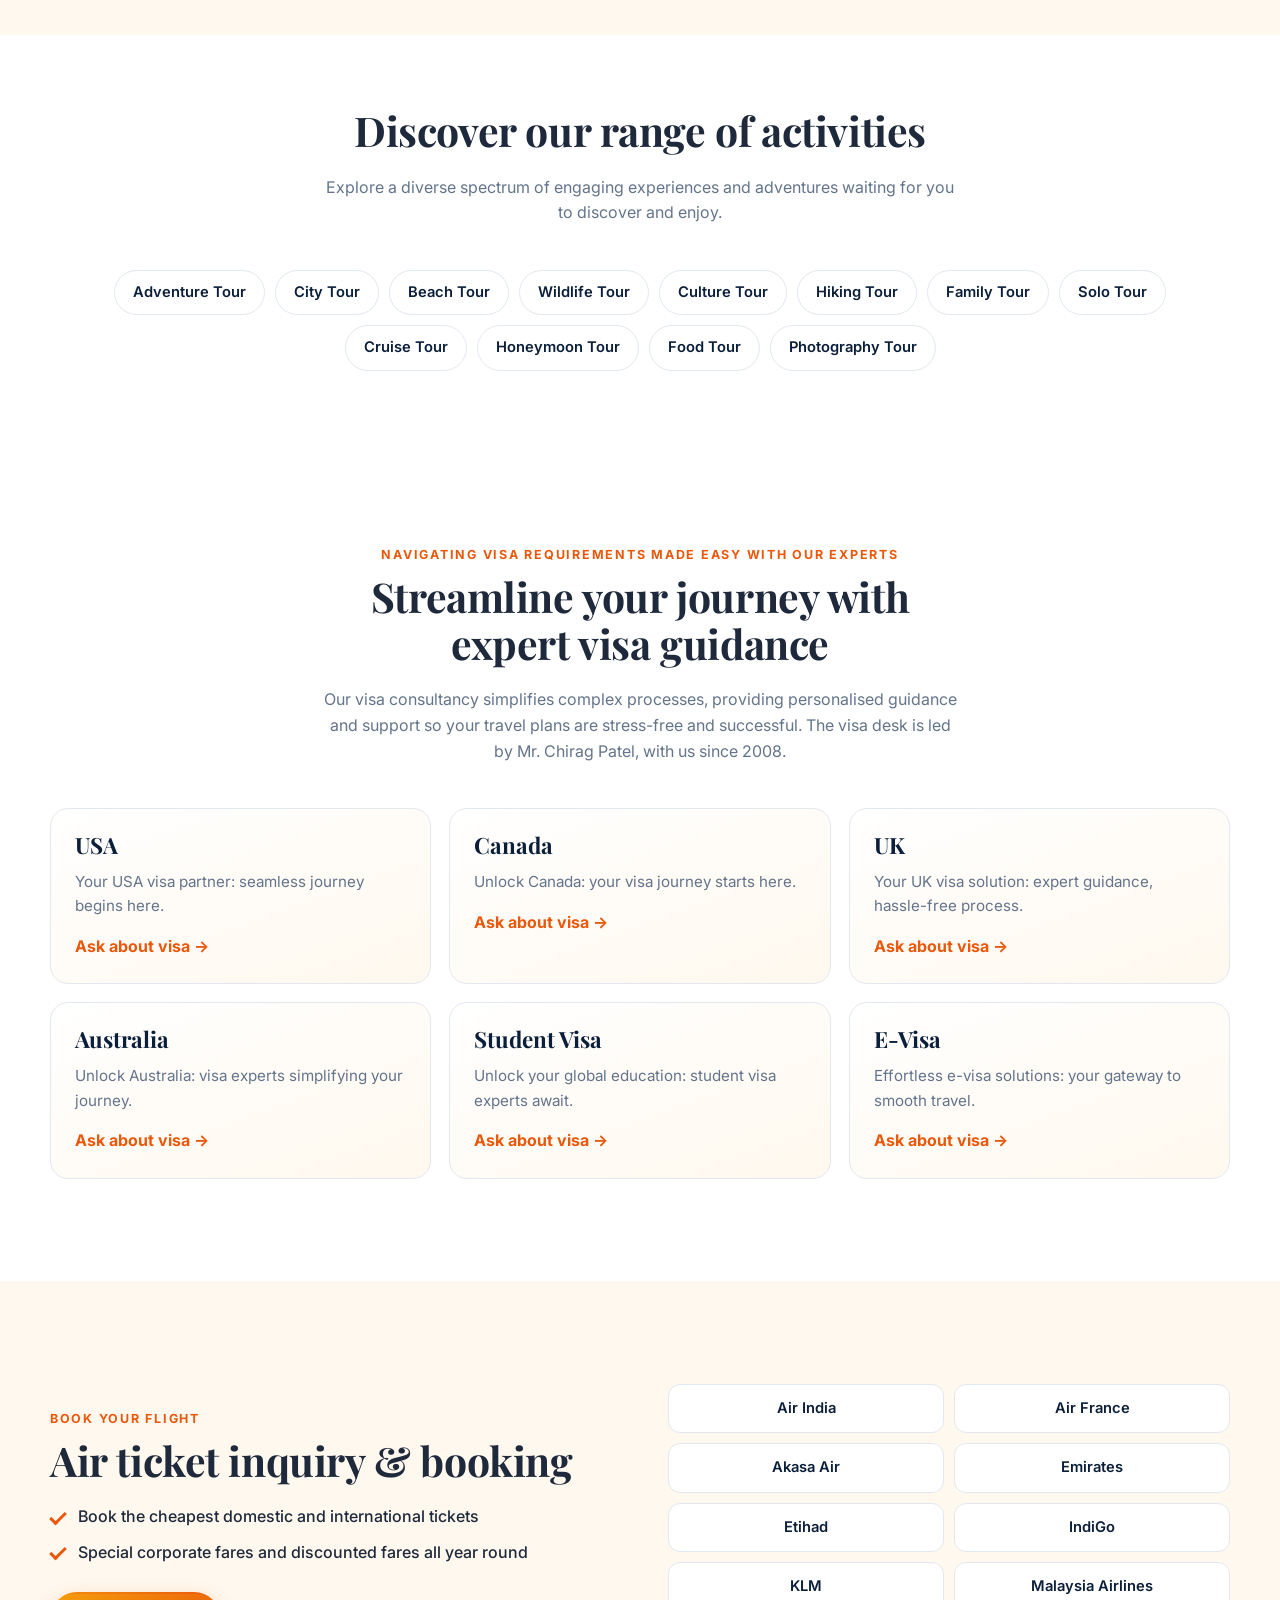
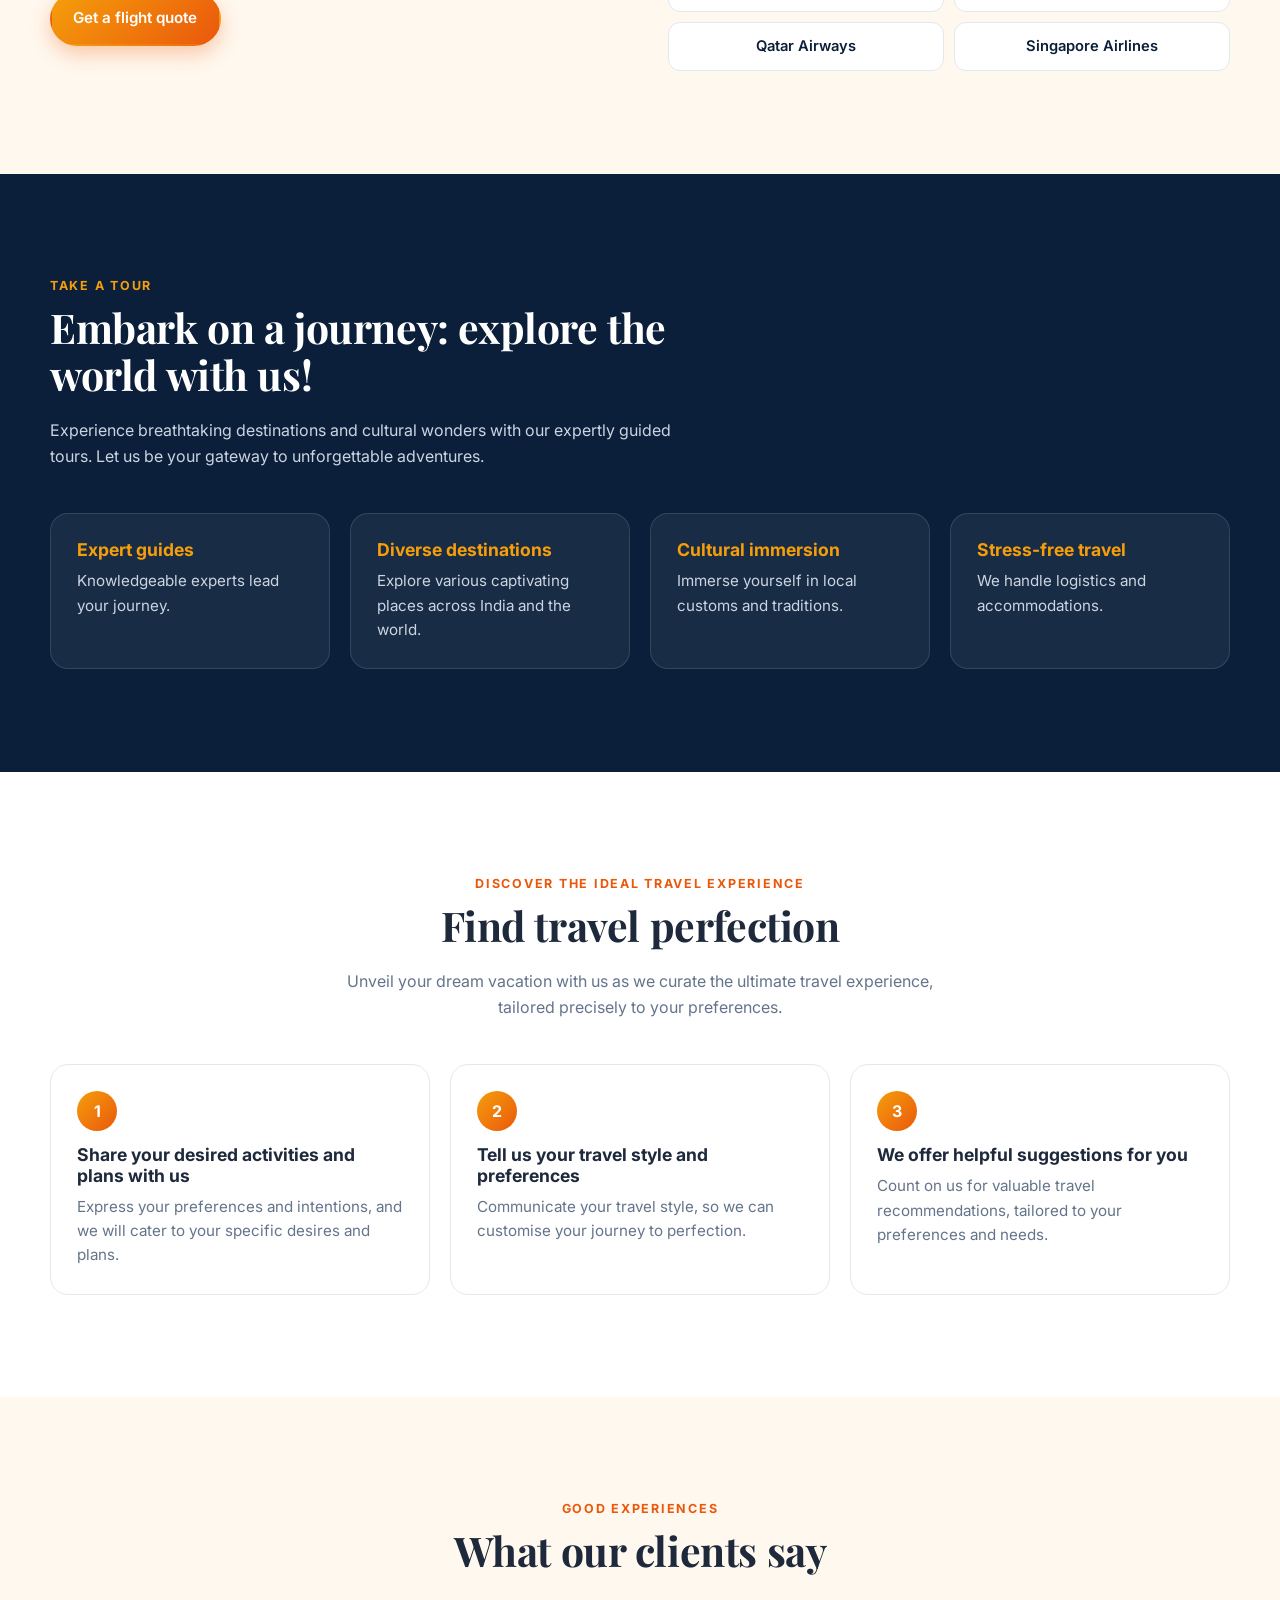
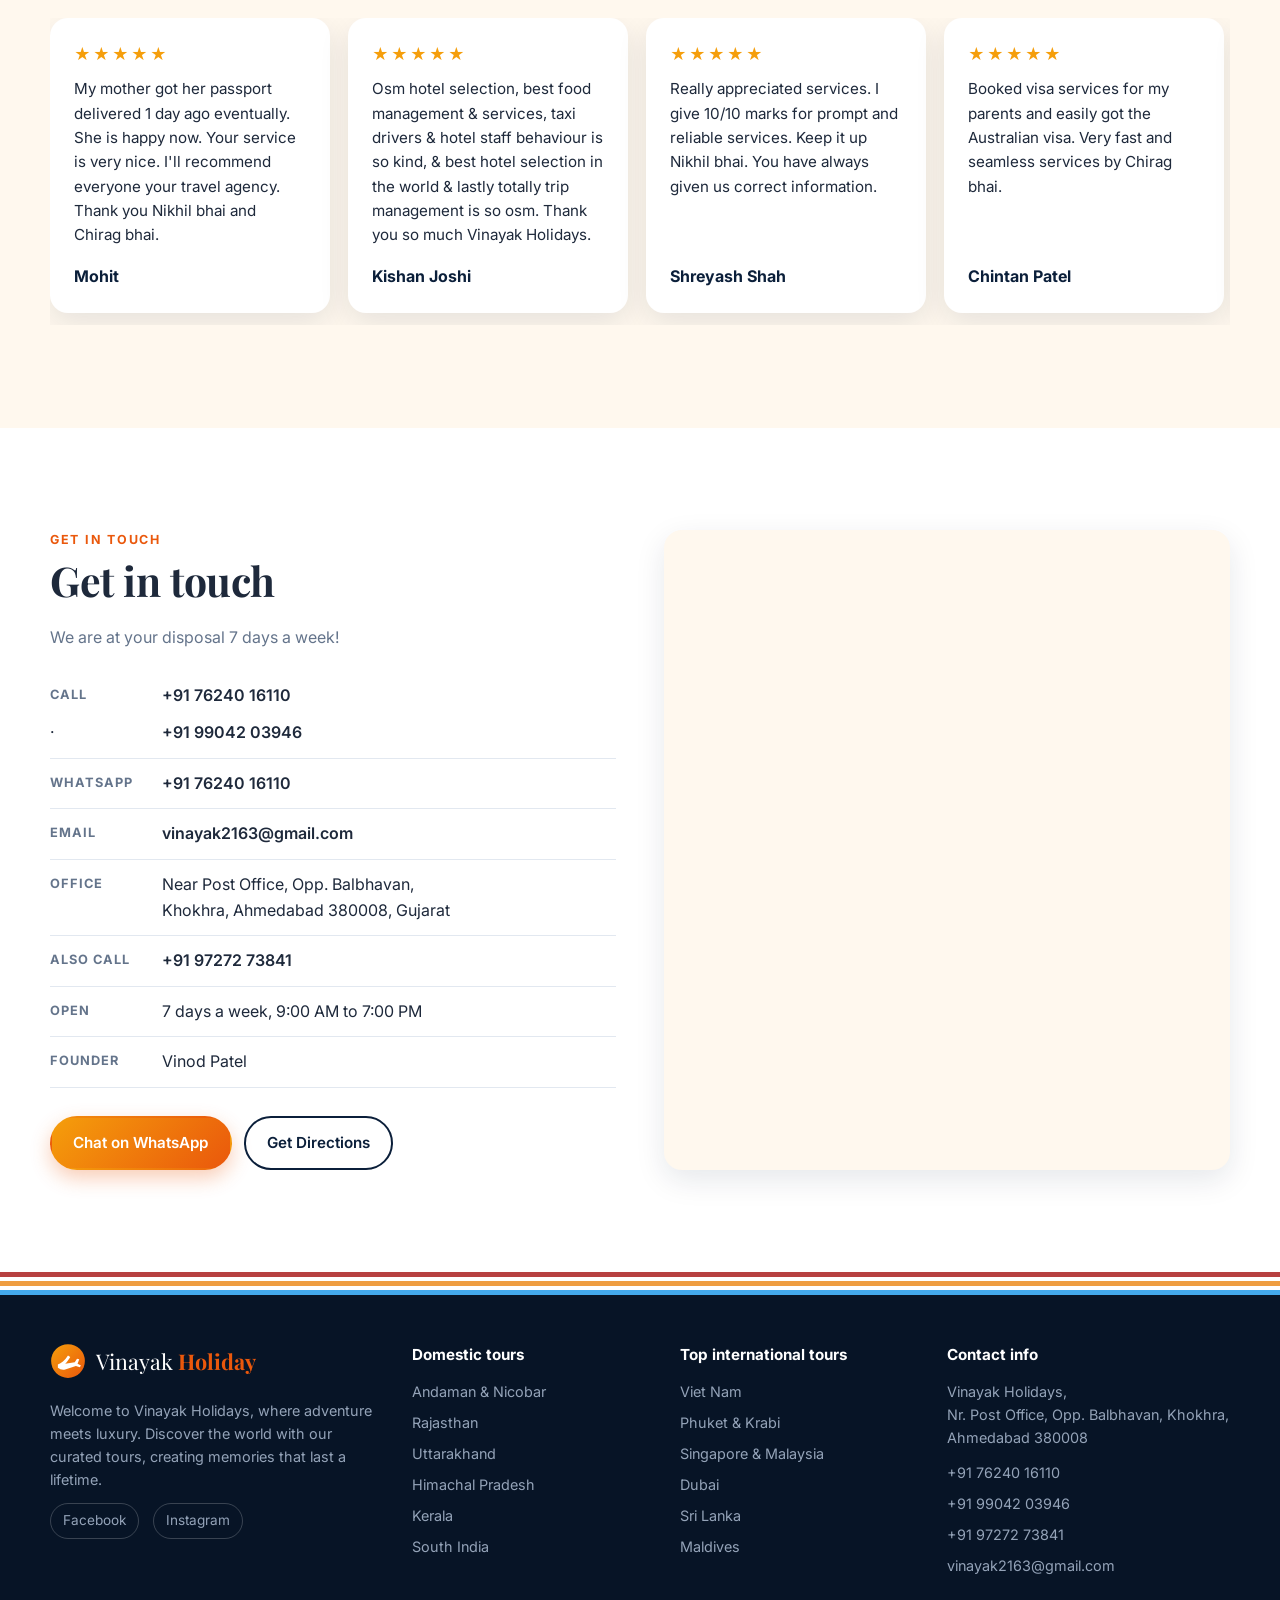
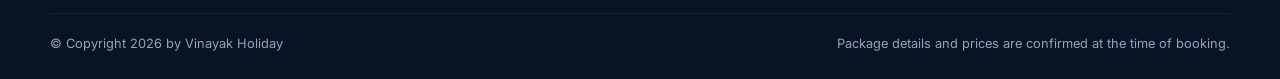
==== commit 6c7906ca: "Rebuild Vinayak Holiday sections from the client's own components Pulls the remaining real content f" ====
--- a/clients/vinayak-holiday/index.html
+++ b/clients/vinayak-holiday/index.html
@@ -43,7 +43,7 @@
       "postalCode": "380008",
       "addressCountry": "IN"
     },
-    "sameAs": ["https://www.instagram.com/vinayak_holiday_2163/"],
+    "sameAs": ["https://www.instagram.com/vinayak_holiday_2163/", "https://www.facebook.com/profile.php?id=61551898556231"],
     "areaServed": "India",
     "openingHours": "Mo-Su 09:00-19:00"
   }
@@ -78,9 +78,9 @@
         <a href="#packages">Packages</a>
         <a href="#visa">Visa</a>
         <a href="#flights">Flights</a>
-        <a href="#why">Why Us</a>
+        <a href="#reviews">Reviews</a>
         <a href="#contact">Contact</a>
-        <a class="btn btn--sm btn--accent" href="https://wa.me/919904203946?text=Hi%20Vinayak%20Holiday%2C%20I%20want%20to%20plan%20a%20trip." target="_blank" rel="noopener">WhatsApp Us</a>
+        <a class="btn btn--sm btn--accent" href="https://wa.me/917624016110?text=Hi%20Vinayak%20Holiday%2C%20I%20want%20to%20plan%20a%20trip." target="_blank" rel="noopener">WhatsApp Us</a>
       </nav>
     </div>
   </header>
@@ -91,23 +91,24 @@
       <div class="hero__bg" aria-hidden="true"></div>
       <div class="wrap hero__grid">
         <div class="hero__copy reveal">
-          <p class="eyebrow">Trusted in Ahmedabad since 2004</p>
-          <h1>Discover your dream destinations with <span>Vinayak Holiday</span></h1>
-          <p class="lead">Holiday packages, visas, flights, trains and hotels, all planned by one team you can call, message or visit in Khokhra.</p>
+          <p class="eyebrow">Beauty in its natural form &middot; Since 2004</p>
+          <h1>Uncover the most <span>captivating destinations</span></h1>
+          <p class="lead">Vinayak Holiday plans domestic, dharmik and international tours, tourist visas, flights and hotels from one trusted desk in Khokhra, Ahmedabad.</p>
           <ul class="chips" aria-label="What we handle">
             <li>Visa</li><li>Flights</li><li>Trains</li><li>Hotels</li><li>Packages</li><li>Dharmik Tours</li>
           </ul>
           <div class="hero__cta">
             <a class="btn btn--accent" href="#packages">Explore Packages</a>
-            <a class="btn btn--ghost" href="tel:+919904203946">Call +91 99042 03946</a>
+            <a class="btn btn--ghost" href="tel:+917624016110">Call +91 76240 16110</a>
           </div>
         </div>
 
         <form class="card enquiry reveal" id="enquiry" novalidate>
           <h2>Plan my trip</h2>
-          <p class="muted">Share a few details. We reply on WhatsApp with options.</p>
+          <p class="muted">Tell us your travel style and preferences. We reply on WhatsApp with suggestions.</p>
           <label>Your name<input name="name" autocomplete="name" required></label>
-          <label>Mobile number<input name="phone" type="tel" inputmode="tel" autocomplete="tel" required pattern="[0-9+ ]{10,15}"></label>
+          <label>Contact number<input name="phone" type="tel" inputmode="tel" autocomplete="tel" required pattern="[0-9+ ]{10,15}"></label>
+          <label>Email address <span class="opt">(optional)</span><input name="email" type="email" autocomplete="email"></label>
           <label>Where to?
             <select name="destination" id="destSelect">
               <option>Not sure yet</option>
@@ -115,7 +116,7 @@
           </label>
           <div class="enquiry__row">
             <label>Month<input name="month" type="month"></label>
-            <label>Travellers<input name="pax" type="number" min="1" max="99" value="2"></label>
+            <label>Tourists<select name="pax"><option>1</option><option selected>2</option><option>3</option><option>4</option><option>5</option><option>6</option><option>7</option><option>8</option><option>9</option><option>10+</option></select></label>
           </div>
           <button class="btn btn--accent btn--block" type="submit">Send on WhatsApp</button>
           <p class="form-note" role="status" aria-live="polite"></p>
@@ -210,6 +211,20 @@
             <h3>Dharmik Tours &amp; Bhagwat Saptah</h3>
             <p>Pilgrimages like Char Dham, plus complete Bhagwat Saptah arrangements anywhere in India.</p>
           </article>
+          <article class="service reveal">
+            <div class="service__icon" aria-hidden="true">
+              <svg viewBox="0 0 24 24"><rect x="5" y="3" width="14" height="18" rx="2" fill="none" stroke="currentColor" stroke-width="1.8"/><circle cx="12" cy="10" r="3" fill="none" stroke="currentColor" stroke-width="1.8"/><path d="M9 17h6" fill="none" stroke="currentColor" stroke-width="1.8"/></svg>
+            </div>
+            <h3>Passport Services</h3>
+            <p>Help with new and renewed passports for you and your family, until the passport reaches you.</p>
+          </article>
+          <article class="service reveal">
+            <div class="service__icon" aria-hidden="true">
+              <svg viewBox="0 0 24 24"><circle cx="8" cy="8" r="3" fill="none" stroke="currentColor" stroke-width="1.8"/><circle cx="16" cy="9" r="2.5" fill="none" stroke="currentColor" stroke-width="1.8"/><path d="M3 20c.5-3.5 2.5-5.5 5-5.5s4.5 2 5 5.5M13.5 20c.4-2.6 1.6-4 3.5-4s3 1.4 3.5 4" fill="none" stroke="currentColor" stroke-width="1.8"/></svg>
+            </div>
+            <h3>Custom &amp; Group Tours</h3>
+            <p>Itineraries tailored to your preferences, for families, couples, friends and large groups.</p>
+          </article>
         </div>
       </div>
     </section>
@@ -219,8 +234,8 @@
       <div class="wrap">
         <header class="section__head reveal">
           <p class="eyebrow">Explore, experience, enjoy</p>
-          <h2>Holiday packages</h2>
-          <p class="muted">Every package can be changed to suit your dates, budget and group. Ask for today's price.</p>
+          <h2>Domestic &amp; international tours</h2>
+          <p class="muted">Explore your own country's beauty with enriching domestic travel adventures, or unlock the world with tours that open doors to diverse cultures, landscapes and traditions. Every tour can be tailored to your dates, budget and group.</p>
         </header>
 
         <div class="filters" role="tablist" aria-label="Filter packages">
@@ -234,24 +249,70 @@
       </div>
     </section>
 
+    <!-- ACTIVITIES -->
+    <section class="section section--slim" id="activities">
+      <div class="wrap">
+        <header class="section__head section__head--center reveal">
+          <h2>Discover our range of activities</h2>
+          <p class="muted">Explore a diverse spectrum of engaging experiences and adventures waiting for you to discover and enjoy.</p>
+        </header>
+        <ul class="acts reveal">
+          <li>Adventure Tour</li>
+          <li>City Tour</li>
+          <li>Beach Tour</li>
+          <li>Wildlife Tour</li>
+          <li>Culture Tour</li>
+          <li>Hiking Tour</li>
+          <li>Family Tour</li>
+          <li>Solo Tour</li>
+          <li>Cruise Tour</li>
+          <li>Honeymoon Tour</li>
+          <li>Food Tour</li>
+          <li>Photography Tour</li>
+        </ul>
+      </div>
+    </section>
+
     <!-- VISA -->
     <section class="section" id="visa">
-      <div class="wrap visa">
-        <div class="visa__copy reveal">
-          <p class="eyebrow">Visa made simple</p>
-          <h2>Visa consultation &amp; services</h2>
-          <p class="muted">We are experts in visa consultation and facilitation, with a dedicated team committed to efficient visa information and application services. Our visa desk, led by Mr. Chirag Patel since 2008, has helped many travellers get tourist visas for the USA, UK, Canada and Australia.</p>
-          <ol class="steps">
-            <li><b>Tell us the country and dates.</b> We send the exact document list.</li>
-            <li><b>We check your file.</b> Missing or weak papers are flagged early.</li>
-            <li><b>Submit with confidence.</b> We help with forms, fees and appointments.</li>
-          </ol>
-          <a class="btn btn--accent" href="https://wa.me/919904203946?text=Hi%2C%20I%20need%20help%20with%20a%20visa." target="_blank" rel="noopener">Ask about a visa</a>
-        </div>
-        <ul class="visa__list reveal" aria-label="Visa types we handle">
-          <li>USA</li><li>Canada</li><li>United Kingdom</li>
-          <li>Australia</li><li>Student Visa</li><li>E-Visa</li>
-        </ul>
+      <div class="wrap">
+        <header class="section__head section__head--center reveal">
+          <p class="eyebrow">Navigating visa requirements made easy with our experts</p>
+          <h2>Streamline your journey with expert visa guidance</h2>
+          <p class="muted">Our visa consultancy simplifies complex processes, providing personalised guidance and support so your travel plans are stress-free and successful. The visa desk is led by Mr. Chirag Patel, with us since 2008.</p>
+        </header>
+        <div class="visas">
+          <article class="visa-card reveal">
+            <h3>USA</h3>
+            <p>Your USA visa partner: seamless journey begins here.</p>
+            <a href="https://wa.me/919904203946?text=Hi%20Chirag%20bhai%2C%20I%20want%20to%20ask%20about%20a%20USA%20visa." target="_blank" rel="noopener">Ask about visa &rarr;</a>
+          </article>
+          <article class="visa-card reveal">
+            <h3>Canada</h3>
+            <p>Unlock Canada: your visa journey starts here.</p>
+            <a href="https://wa.me/919904203946?text=Hi%20Chirag%20bhai%2C%20I%20want%20to%20ask%20about%20a%20Canada%20visa." target="_blank" rel="noopener">Ask about visa &rarr;</a>
+          </article>
+          <article class="visa-card reveal">
+            <h3>UK</h3>
+            <p>Your UK visa solution: expert guidance, hassle-free process.</p>
+            <a href="https://wa.me/919904203946?text=Hi%20Chirag%20bhai%2C%20I%20want%20to%20ask%20about%20a%20UK%20visa." target="_blank" rel="noopener">Ask about visa &rarr;</a>
+          </article>
+          <article class="visa-card reveal">
+            <h3>Australia</h3>
+            <p>Unlock Australia: visa experts simplifying your journey.</p>
+            <a href="https://wa.me/919904203946?text=Hi%20Chirag%20bhai%2C%20I%20want%20to%20ask%20about%20a%20Australia%20visa." target="_blank" rel="noopener">Ask about visa &rarr;</a>
+          </article>
+          <article class="visa-card reveal">
+            <h3>Student Visa</h3>
+            <p>Unlock your global education: student visa experts await.</p>
+            <a href="https://wa.me/919904203946?text=Hi%20Chirag%20bhai%2C%20I%20want%20to%20ask%20about%20a%20Student%20Visa%20visa." target="_blank" rel="noopener">Ask about visa &rarr;</a>
+          </article>
+          <article class="visa-card reveal">
+            <h3>E-Visa</h3>
+            <p>Effortless e-visa solutions: your gateway to smooth travel.</p>
+            <a href="https://wa.me/919904203946?text=Hi%20Chirag%20bhai%2C%20I%20want%20to%20ask%20about%20a%20E-Visa%20visa." target="_blank" rel="noopener">Ask about visa &rarr;</a>
+          </article>
+        </div>
       </div>
     </section>
 
@@ -265,7 +326,7 @@
             <li>Book the cheapest domestic and international tickets</li>
             <li>Special corporate fares and discounted fares all year round</li>
           </ul>
-          <a class="btn btn--accent" href="https://wa.me/919904203946?text=Hi%20Vinayak%20Holiday%2C%20I%20need%20a%20flight%20quote.%20From%3A%20%20To%3A%20%20Dates%3A%20%20Passengers%3A" target="_blank" rel="noopener">Get a flight quote</a>
+          <a class="btn btn--accent" href="https://wa.me/917624016110?text=Hi%20Vinayak%20Holiday%2C%20I%20need%20a%20flight%20quote.%20From%3A%20%20To%3A%20%20Dates%3A%20%20Passengers%3A" target="_blank" rel="noopener">Get a flight quote</a>
         </div>
         <ul class="airlines reveal" aria-label="Airlines we book">
           <li>Air India</li>
@@ -286,14 +347,93 @@
     <section class="section section--dark" id="why">
       <div class="wrap">
         <header class="section__head reveal">
-          <p class="eyebrow">Why travellers choose us</p>
-          <h2>Personal service, start to finish</h2>
+          <p class="eyebrow">Take a tour</p>
+          <h2>Embark on a journey: explore the world with us!</h2>
+          <p class="why__lead">Experience breathtaking destinations and cultural wonders with our expertly guided tours. Let us be your gateway to unforgettable adventures.</p>
         </header>
         <div class="why">
-          <div class="why__item reveal"><h3>One desk for everything</h3><p>Visa, tickets, hotels and tours are booked together, so nothing falls through the gaps.</p></div>
-          <div class="why__item reveal"><h3>20+ years of experience</h3><p>Running since 2004 from our office near the Post Office in Khokhra, Ahmedabad. Visit and plan face to face.</p></div>
-          <div class="why__item reveal"><h3>Plans built around your budget</h3><p>Tell us what you want to spend. We shape the itinerary around it, not the other way round.</p></div>
-          <div class="why__item reveal"><h3>Help while you travel</h3><p>One WhatsApp message reaches us if a flight changes or plans shift mid-trip.</p></div>
+          <div class="why__item reveal"><h3>Expert guides</h3><p>Knowledgeable experts lead your journey.</p></div>
+          <div class="why__item reveal"><h3>Diverse destinations</h3><p>Explore various captivating places across India and the world.</p></div>
+          <div class="why__item reveal"><h3>Cultural immersion</h3><p>Immerse yourself in local customs and traditions.</p></div>
+          <div class="why__item reveal"><h3>Stress-free travel</h3><p>We handle logistics and accommodations.</p></div>
+        </div>
+      </div>
+    </section>
+
+    <!-- HOW IT WORKS -->
+    <section class="section" id="how">
+      <div class="wrap">
+        <header class="section__head section__head--center reveal">
+          <p class="eyebrow">Discover the ideal travel experience</p>
+          <h2>Find travel perfection</h2>
+          <p class="muted">Unveil your dream vacation with us as we curate the ultimate travel experience, tailored precisely to your preferences.</p>
+        </header>
+        <ol class="how">
+          <li class="reveal"><span>1</span><h3>Share your desired activities and plans with us</h3><p>Express your preferences and intentions, and we will cater to your specific desires and plans.</p></li>
+          <li class="reveal"><span>2</span><h3>Tell us your travel style and preferences</h3><p>Communicate your travel style, so we can customise your journey to perfection.</p></li>
+          <li class="reveal"><span>3</span><h3>We offer helpful suggestions for you</h3><p>Count on us for valuable travel recommendations, tailored to your preferences and needs.</p></li>
+        </ol>
+      </div>
+    </section>
+
+    <!-- TESTIMONIALS -->
+    <section class="section section--tint" id="reviews">
+      <div class="wrap">
+        <header class="section__head section__head--center reveal">
+          <p class="eyebrow">Good experiences</p>
+          <h2>What our clients say</h2>
+        </header>
+        <div class="reviews" tabindex="0" aria-label="Client reviews, scroll sideways for more">
+          <figure class="review">
+            <div class="stars" aria-label="5 out of 5 stars">&#9733;&#9733;&#9733;&#9733;&#9733;</div>
+            <blockquote>My mother got her passport delivered 1 day ago eventually. She is happy now. Your service is very nice. I&#x27;ll recommend everyone your travel agency. Thank you Nikhil bhai and Chirag bhai.</blockquote>
+            <figcaption>Mohit</figcaption>
+          </figure>
+          <figure class="review">
+            <div class="stars" aria-label="5 out of 5 stars">&#9733;&#9733;&#9733;&#9733;&#9733;</div>
+            <blockquote>Osm hotel selection, best food management &amp; services, taxi drivers &amp; hotel staff behaviour is so kind, &amp; best hotel selection in the world &amp; lastly totally trip management is so osm. Thank you so much Vinayak Holidays.</blockquote>
+            <figcaption>Kishan Joshi</figcaption>
+          </figure>
+          <figure class="review">
+            <div class="stars" aria-label="5 out of 5 stars">&#9733;&#9733;&#9733;&#9733;&#9733;</div>
+            <blockquote>Really appreciated services. I give 10/10 marks for prompt and reliable services. Keep it up Nikhil bhai. You have always given us correct information.</blockquote>
+            <figcaption>Shreyash Shah</figcaption>
+          </figure>
+          <figure class="review">
+            <div class="stars" aria-label="5 out of 5 stars">&#9733;&#9733;&#9733;&#9733;&#9733;</div>
+            <blockquote>Booked visa services for my parents and easily got the Australian visa. Very fast and seamless services by Chirag bhai.</blockquote>
+            <figcaption>Chintan Patel</figcaption>
+          </figure>
+          <figure class="review">
+            <div class="stars" aria-label="5 out of 5 stars">&#9733;&#9733;&#9733;&#9733;&#9733;</div>
+            <blockquote>Booked air tickets with Nikhil bhai and got a very good rate compared to all other travel agents.</blockquote>
+            <figcaption>Dinesh Mali</figcaption>
+          </figure>
+          <figure class="review">
+            <div class="stars" aria-label="5 out of 5 stars">&#9733;&#9733;&#9733;&#9733;&#9733;</div>
+            <blockquote>Excellent service and best hotel deals provided, not a single time, every time. Better and better service.</blockquote>
+            <figcaption>Chirag Parmar</figcaption>
+          </figure>
+          <figure class="review">
+            <div class="stars" aria-label="5 out of 5 stars">&#9733;&#9733;&#9733;&#9733;&#9733;</div>
+            <blockquote>Quick response by Chirag bhai. Quick visa service and highly recommended.</blockquote>
+            <figcaption>Pragnesh Prajapati</figcaption>
+          </figure>
+          <figure class="review">
+            <div class="stars" aria-label="5 out of 5 stars">&#9733;&#9733;&#9733;&#9733;&#9733;</div>
+            <blockquote>Perfect service. Reliable tour operator and highly recommended.</blockquote>
+            <figcaption>Bhavik Pandya</figcaption>
+          </figure>
+          <figure class="review">
+            <div class="stars" aria-label="5 out of 5 stars">&#9733;&#9733;&#9733;&#9733;&#9733;</div>
+            <blockquote>Got a great deal in flight booking. Best service ever.</blockquote>
+            <figcaption>Akkiraj Sinh</figcaption>
+          </figure>
+          <figure class="review">
+            <div class="stars" aria-label="5 out of 5 stars">&#9733;&#9733;&#9733;&#9733;&#9733;</div>
+            <blockquote>Booked passport service and got the best seamless process until my passport was received.</blockquote>
+            <figcaption>Ankit Thakor</figcaption>
+          </figure>
         </div>
       </div>
     </section>
@@ -306,17 +446,16 @@
           <h2>Get in touch</h2>
           <p class="muted">We are at your disposal 7 days a week!</p>
           <ul class="contact__list">
-            <li><span>Call</span><a href="tel:+919904203946">+91 99042 03946</a></li>
-            <li><span>WhatsApp</span><a href="https://wa.me/919904203946" target="_blank" rel="noopener">+91 99042 03946</a></li>
+            <li><span>Call</span><a href="tel:+917624016110">+91 76240 16110</a> &middot; <a href="tel:+919904203946">+91 99042 03946</a></li>
+            <li><span>WhatsApp</span><a href="https://wa.me/917624016110" target="_blank" rel="noopener">+91 76240 16110</a></li>
             <li><span>Email</span><a href="mailto:vinayak2163@gmail.com">vinayak2163@gmail.com</a></li>
             <li><span>Office</span><address>Near Post Office, Opp. Balbhavan,<br>Khokhra, Ahmedabad 380008, Gujarat</address></li>
             <li><span>Also call</span><a href="tel:+919727273841">+91 97272 73841</a></li>
             <li><span>Open</span>7 days a week, 9:00 AM to 7:00 PM</li>
-            <li><span>International</span><a href="tel:+917624016110">+91 76240 16110</a> &middot; Nikhil Patel</li>
-            <li><span>Founder</span>Vinod Patel</li>
+                        <li><span>Founder</span>Vinod Patel</li>
           </ul>
           <div class="hero__cta">
-            <a class="btn btn--accent" href="https://wa.me/919904203946?text=Hi%20Vinayak%20Holiday%2C%20I%20want%20to%20plan%20a%20trip." target="_blank" rel="noopener">Chat on WhatsApp</a>
+            <a class="btn btn--accent" href="https://wa.me/917624016110?text=Hi%20Vinayak%20Holiday%2C%20I%20want%20to%20plan%20a%20trip." target="_blank" rel="noopener">Chat on WhatsApp</a>
             <a class="btn btn--outline" href="https://www.google.com/maps/search/?api=1&amp;query=Balbhavan+Khokhra+Ahmedabad+380008" target="_blank" rel="noopener">Get Directions</a>
           </div>
         </div>
@@ -328,31 +467,46 @@
     </section>
   </main>
 
+  <div class="stripes" aria-hidden="true"><span></span><span></span><span></span></div>
   <footer class="footer">
-    <div class="wrap footer__row">
+    <div class="wrap footer__grid">
       <div>
         <a class="brand brand--light" href="#top">
           <img src="assets/img/logo.svg" alt="" width="36" height="36">
           <span class="brand__text">Vinayak <b>Holiday</b></span>
         </a>
-        <p>Visa &bull; Flights &bull; Trains &bull; Hotels &bull; Packages</p>
-      </div>
-      <nav aria-label="Footer">
-        <a href="#about">About</a>
-        <a href="#services">Services</a>
-        <a href="#packages">Packages</a>
-        <a href="#visa">Visa</a>
-        <a href="#contact">Contact</a>
-        <a href="https://www.instagram.com/vinayak_holiday_2163/" target="_blank" rel="noopener">Instagram</a>
-      </nav>
+        <p>Welcome to Vinayak Holidays, where adventure meets luxury. Discover the world with our curated tours, creating memories that last a lifetime.</p>
+        <div class="socials">
+          <a href="https://www.facebook.com/profile.php?id=61551898556231" target="_blank" rel="noopener">Facebook</a>
+          <a href="https://www.instagram.com/vinayak_holiday_2163/" target="_blank" rel="noopener">Instagram</a>
+        </div>
+      </div>
+      <div>
+        <h4>Domestic tours</h4>
+        <ul><li><a href="#packages">Andaman &amp; Nicobar</a></li><li><a href="#packages">Rajasthan</a></li><li><a href="#packages">Uttarakhand</a></li><li><a href="#packages">Himachal Pradesh</a></li><li><a href="#packages">Kerala</a></li><li><a href="#packages">South India</a></li></ul>
+      </div>
+      <div>
+        <h4>Top international tours</h4>
+        <ul><li><a href="#packages">Viet Nam</a></li><li><a href="#packages">Phuket &amp; Krabi</a></li><li><a href="#packages">Singapore &amp; Malaysia</a></li><li><a href="#packages">Dubai</a></li><li><a href="#packages">Sri Lanka</a></li><li><a href="#packages">Maldives</a></li></ul>
+      </div>
+      <div>
+        <h4>Contact info</h4>
+        <p>Vinayak Holidays,<br>Nr. Post Office, Opp. Balbhavan, Khokhra, Ahmedabad 380008</p>
+        <ul>
+          <li><a href="tel:+917624016110">+91 76240 16110</a></li>
+          <li><a href="tel:+919904203946">+91 99042 03946</a></li>
+          <li><a href="tel:+919727273841">+91 97272 73841</a></li>
+          <li><a href="mailto:vinayak2163@gmail.com">vinayak2163@gmail.com</a></li>
+        </ul>
+      </div>
     </div>
     <div class="wrap footer__legal">
-      <span>&copy; <span id="year">2026</span> Vinayak Holiday, Ahmedabad. All rights reserved.</span>
+      <span>&copy; Copyright <span id="year">2026</span> by Vinayak Holiday</span>
       <span>Package details and prices are confirmed at the time of booking.</span>
     </div>
   </footer>
 
-  <a class="wa-float" href="https://wa.me/919904203946?text=Hi%20Vinayak%20Holiday%2C%20I%20want%20to%20plan%20a%20trip." target="_blank" rel="noopener" aria-label="Chat on WhatsApp">
+  <a class="wa-float" href="https://wa.me/917624016110?text=Hi%20Vinayak%20Holiday%2C%20I%20want%20to%20plan%20a%20trip." target="_blank" rel="noopener" aria-label="Chat on WhatsApp">
     <svg viewBox="0 0 32 32" aria-hidden="true"><path fill="currentColor" d="M16 3a13 13 0 0 0-11.2 19.6L3 29l6.6-1.7A13 13 0 1 0 16 3zm0 23.6a10.6 10.6 0 0 1-5.4-1.5l-.4-.2-3.9 1 1-3.8-.3-.4A10.6 10.6 0 1 1 16 26.6zm5.8-7.9c-.3-.2-1.9-.9-2.2-1s-.5-.2-.7.2-.8 1-.9 1.1-.3.2-.6.1a8.7 8.7 0 0 1-4.3-3.8c-.3-.6.3-.5.9-1.7.1-.2 0-.4 0-.5l-1-2.4c-.3-.6-.5-.5-.7-.5h-.6a1.2 1.2 0 0 0-.9.4 3.7 3.7 0 0 0-1.1 2.8 6.5 6.5 0 0 0 1.3 3.4 14.8 14.8 0 0 0 5.7 5c2.1.9 2.9 1 4 .8a3.4 3.4 0 0 0 2.2-1.6 2.8 2.8 0 0 0 .2-1.6c-.1-.1-.3-.2-.6-.3z"/></svg>
   </a>
 
--- a/clients/vinayak-holiday/assets/css/style.css
+++ b/clients/vinayak-holiday/assets/css/style.css
@@ -93,12 +93,47 @@
 .section--dark .eyebrow { color: var(--saffron); }
 .section__head { max-width: 640px; margin-bottom: 44px; }
 
-.services { display: grid; grid-template-columns: repeat(3, 1fr); gap: 18px; }
+.services { display: grid; grid-template-columns: repeat(4, 1fr); gap: 18px; }
 .service { border: 1px solid var(--line); border-radius: var(--radius); padding: 26px 22px; transition: transform .25s ease, box-shadow .25s ease, border-color .25s; }
 .service:hover { transform: translateY(-4px); box-shadow: var(--shadow); border-color: transparent; }
 .service__icon { width: 52px; height: 52px; border-radius: 14px; display: grid; place-items: center; background: var(--tint); color: var(--orange); margin-bottom: 16px; }
 .service__icon svg { width: 28px; height: 28px; }
 .service p { color: var(--muted); font-size: .93rem; margin: 0; }
+
+/* Extra sections */
+.section--slim { padding: clamp(48px, 6vw, 72px) 0; }
+.section__head--center { margin-inline: auto; text-align: center; }
+.opt { font-weight: 400; color: var(--muted); }
+.acts { list-style: none; padding: 0; margin: 0; display: flex; flex-wrap: wrap; justify-content: center; gap: 10px; }
+.acts li { padding: 10px 18px; border-radius: 999px; border: 1px solid var(--line); font-weight: 600; font-size: .92rem; color: var(--navy); background: #fff; }
+.visas { display: grid; grid-template-columns: repeat(3, 1fr); gap: 18px; }
+.visa-card { border: 1px solid var(--line); border-radius: var(--radius); padding: 24px; background: linear-gradient(160deg, #fff, var(--tint)); }
+.visa-card h3 { font-family: var(--serif); font-size: 1.4rem; color: var(--navy); }
+.visa-card p { color: var(--muted); font-size: .95rem; }
+.visa-card a { font-weight: 700; color: var(--orange); text-decoration: none; }
+.why__lead { color: #CBD5E1; }
+.how { list-style: none; padding: 0; margin: 0; display: grid; grid-template-columns: repeat(3, 1fr); gap: 20px; }
+.how li { border: 1px solid var(--line); border-radius: var(--radius); padding: 26px; }
+.how span { display: inline-grid; place-items: center; width: 40px; height: 40px; border-radius: 50%; background: linear-gradient(135deg, var(--saffron), var(--orange)); color: #fff; font-weight: 700; margin-bottom: 14px; }
+.how p { color: var(--muted); margin: 0; font-size: .95rem; }
+.reviews { display: grid; grid-auto-flow: column; grid-auto-columns: minmax(280px, 32%); gap: 18px; overflow-x: auto; scroll-snap-type: x mandatory; padding-bottom: 12px; }
+.review { margin: 0; background: #fff; border-radius: var(--radius); padding: 24px; box-shadow: var(--shadow); scroll-snap-align: start; display: flex; flex-direction: column; }
+.stars { color: var(--saffron); letter-spacing: 2px; margin-bottom: 10px; }
+.review blockquote { margin: 0 0 16px; color: var(--ink); font-size: .95rem; flex: 1; }
+.review figcaption { font-weight: 700; color: var(--navy); }
+.stripes span { display: block; height: 5px; margin-bottom: 4px; }
+.stripes span:nth-child(1) { background: #B74040; }
+.stripes span:nth-child(2) { background: #EF9D40; }
+.stripes span:nth-child(3) { background: #43A9EC; margin-bottom: 0; }
+.footer__grid { display: grid; grid-template-columns: 1.4fr 1fr 1fr 1.2fr; gap: 32px; padding-bottom: 28px; border-bottom: 1px solid rgba(255,255,255,.08); }
+.footer__grid p { font-size: .9rem; margin: 12px 0; }
+.footer__grid h4 { color: #fff; margin: 0 0 12px; font-size: .95rem; }
+.footer__grid ul { list-style: none; padding: 0; margin: 0; }
+.footer__grid li { margin-bottom: 8px; font-size: .9rem; }
+.footer__grid a { text-decoration: none; }
+.footer__grid a:hover { color: #fff; }
+.socials { display: flex; gap: 14px; }
+.socials a { border: 1px solid rgba(255,255,255,.2); padding: 6px 12px; border-radius: 999px; font-size: .85rem; }
 
 /* About */
 .about { display: grid; grid-template-columns: 1fr 1fr; gap: 56px; align-items: center; }
@@ -193,11 +228,15 @@
 /* Responsive */
 @media (max-width: 1080px) {
   .services { grid-template-columns: repeat(2, 1fr); }
+  .visas { grid-template-columns: repeat(2, 1fr); }
+  .footer__grid { grid-template-columns: 1fr 1fr; }
+  .reviews { grid-auto-columns: minmax(280px, 46%); }
   .why { grid-template-columns: repeat(2, 1fr); }
   .packages { grid-template-columns: repeat(2, 1fr); }
 }
 @media (max-width: 900px) {
   .hero__grid, .visa, .contact, .about, .flights { grid-template-columns: 1fr; }
+  .how { grid-template-columns: 1fr; }
   .packages { grid-template-columns: repeat(2, 1fr); }
   .menu-btn { display: block; }
   .nav { position: absolute; top: 72px; left: 0; right: 0; background: #fff; flex-direction: column; align-items: stretch; gap: 0; padding: 8px 16px 20px; border-bottom: 1px solid var(--line); box-shadow: var(--shadow); display: none; }
@@ -210,7 +249,8 @@
 }
 @media (max-width: 640px) {
   .topbar__row > span:first-child { display: none; }
-  .services, .packages, .why, .stats { grid-template-columns: 1fr; }
+  .services, .packages, .why, .stats, .visas, .how, .footer__grid { grid-template-columns: 1fr; }
+  .reviews { grid-auto-columns: 86%; }
   .visa__list { grid-template-columns: repeat(2, 1fr); }
   .contact__list li { grid-template-columns: 1fr; gap: 2px; }
   .card { padding: 22px; }
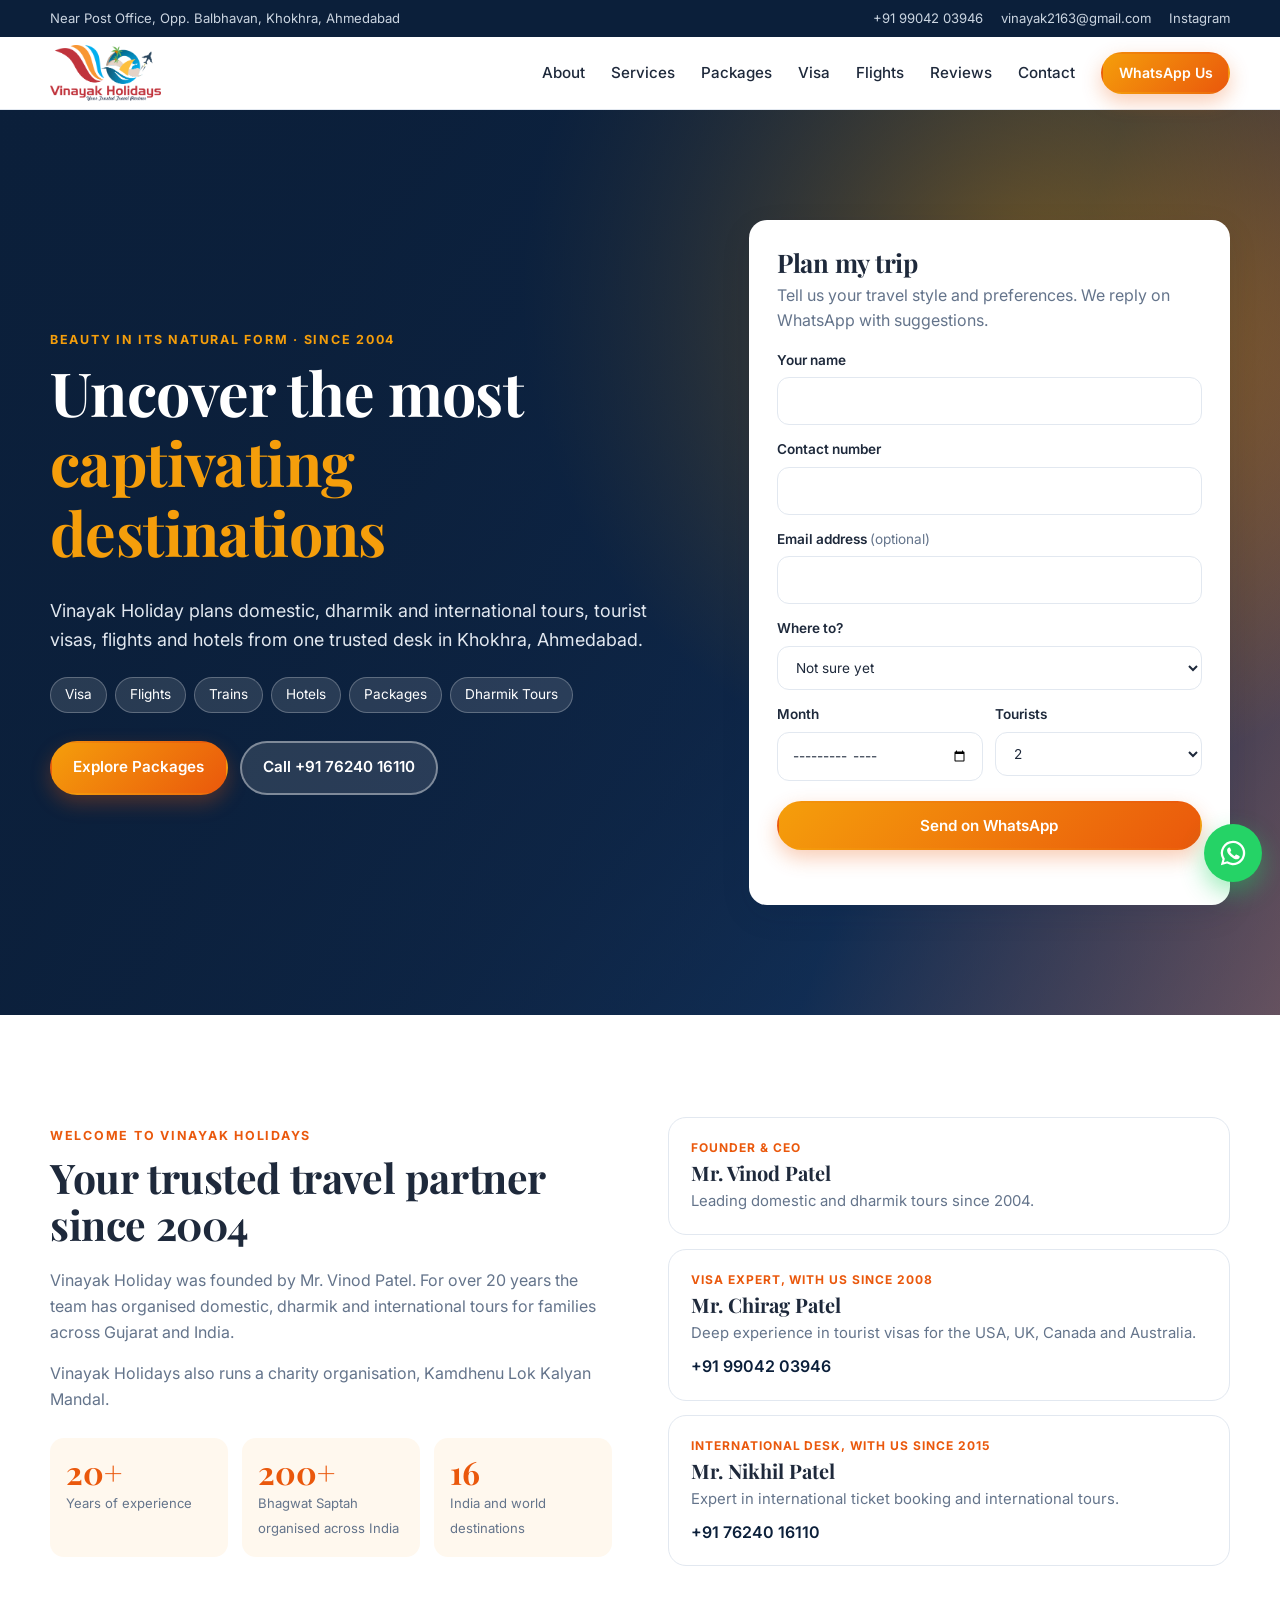
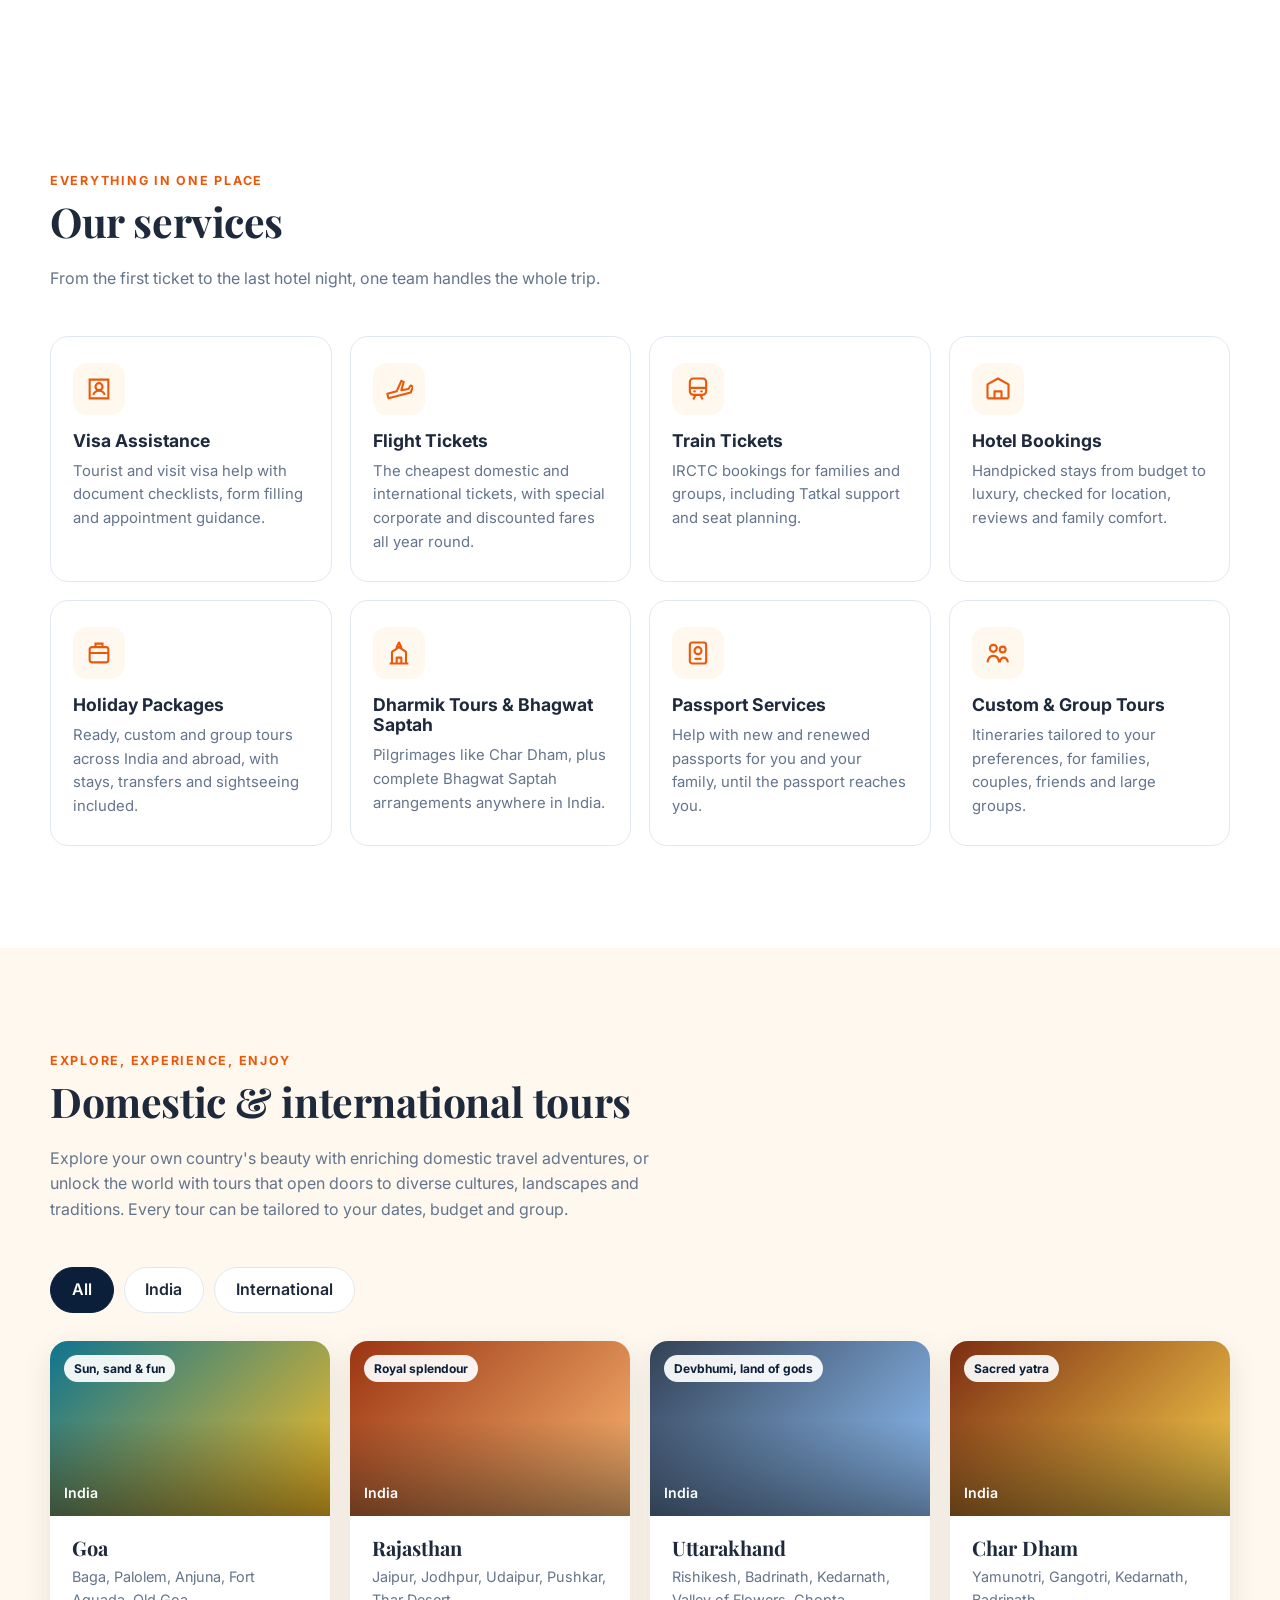
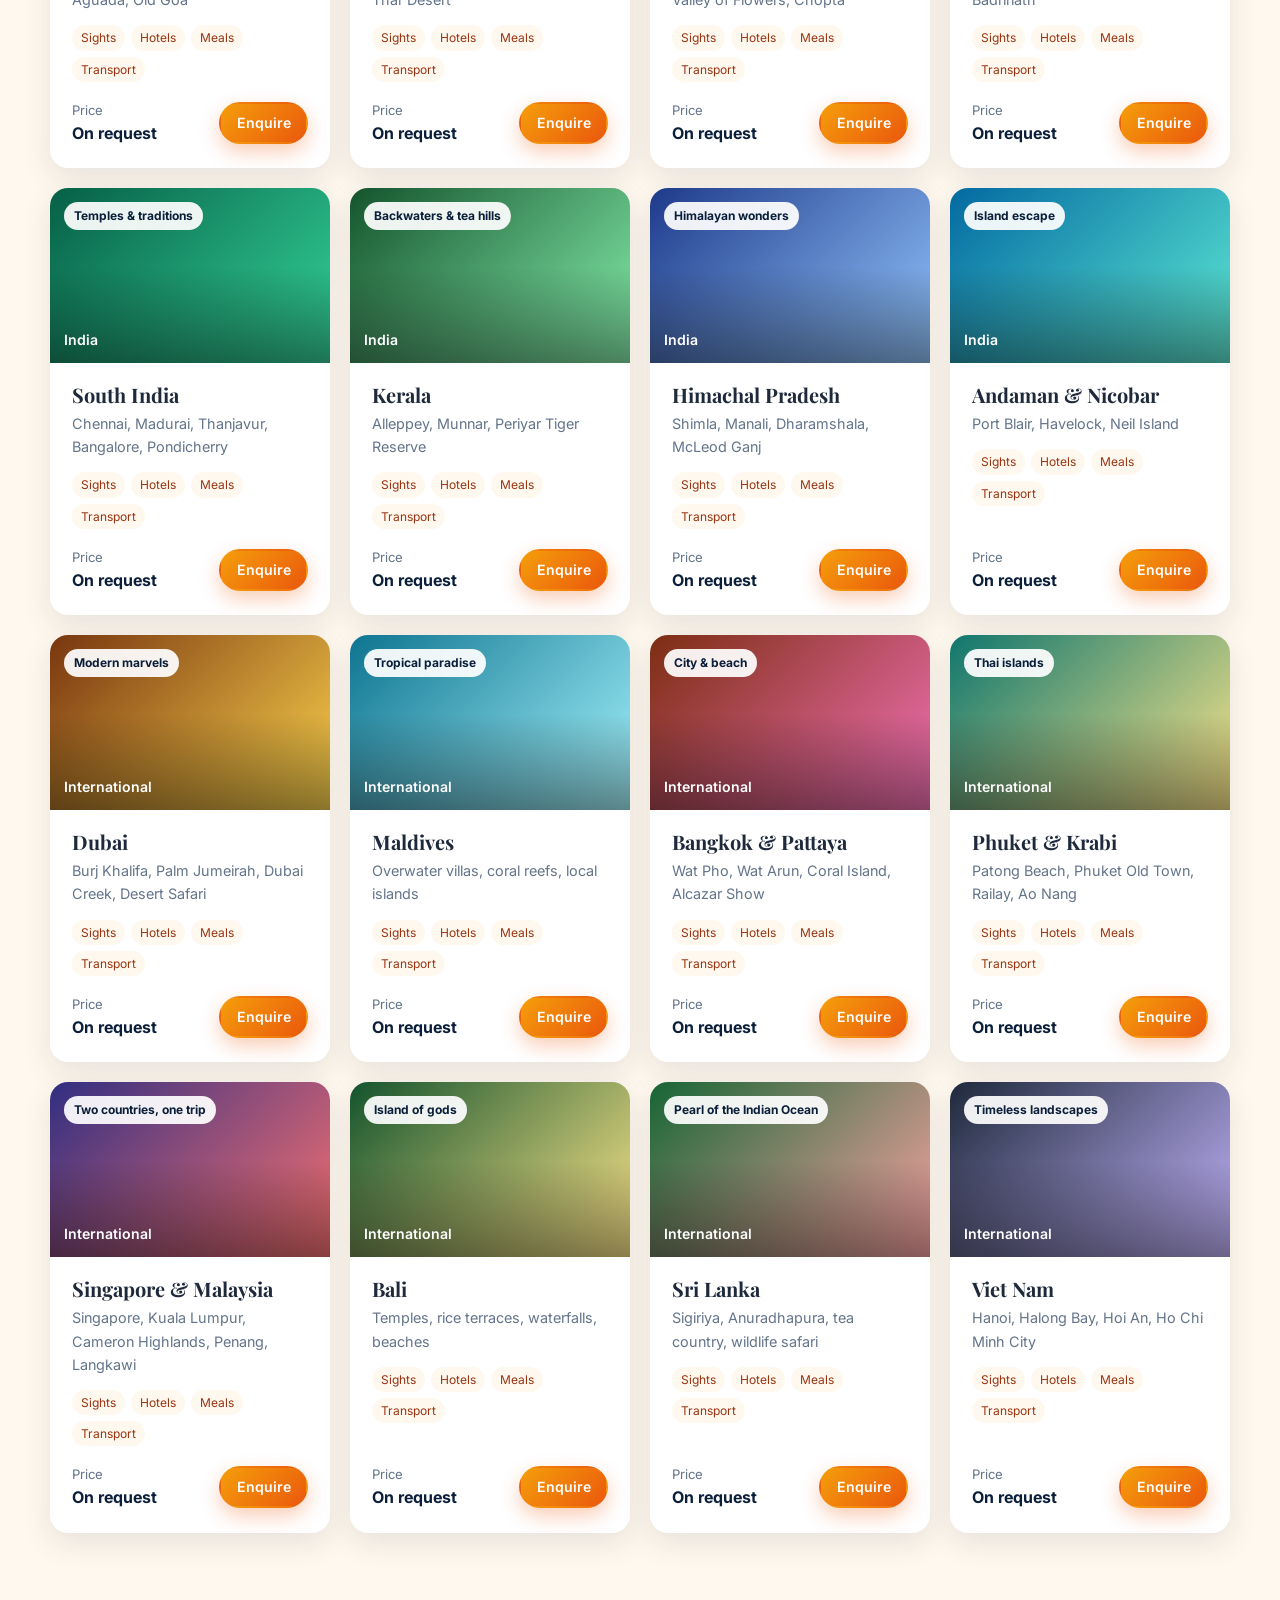
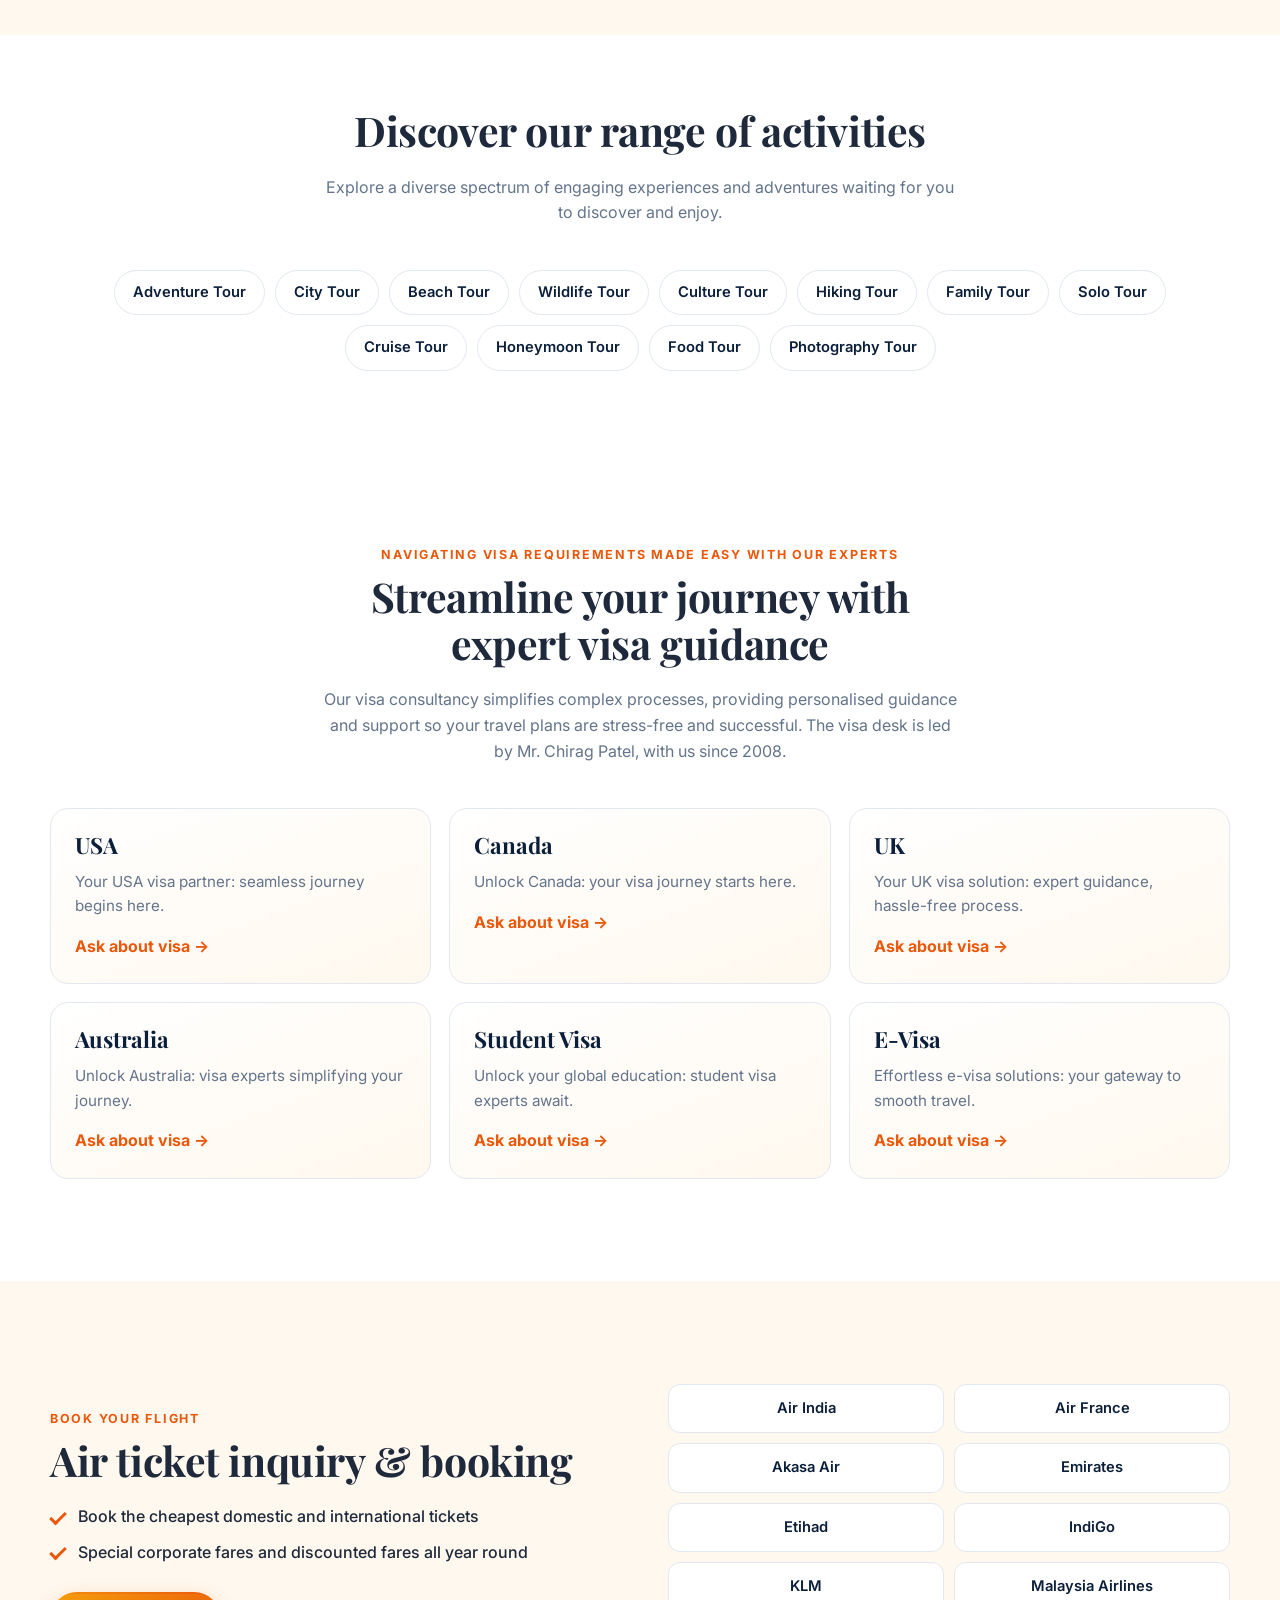
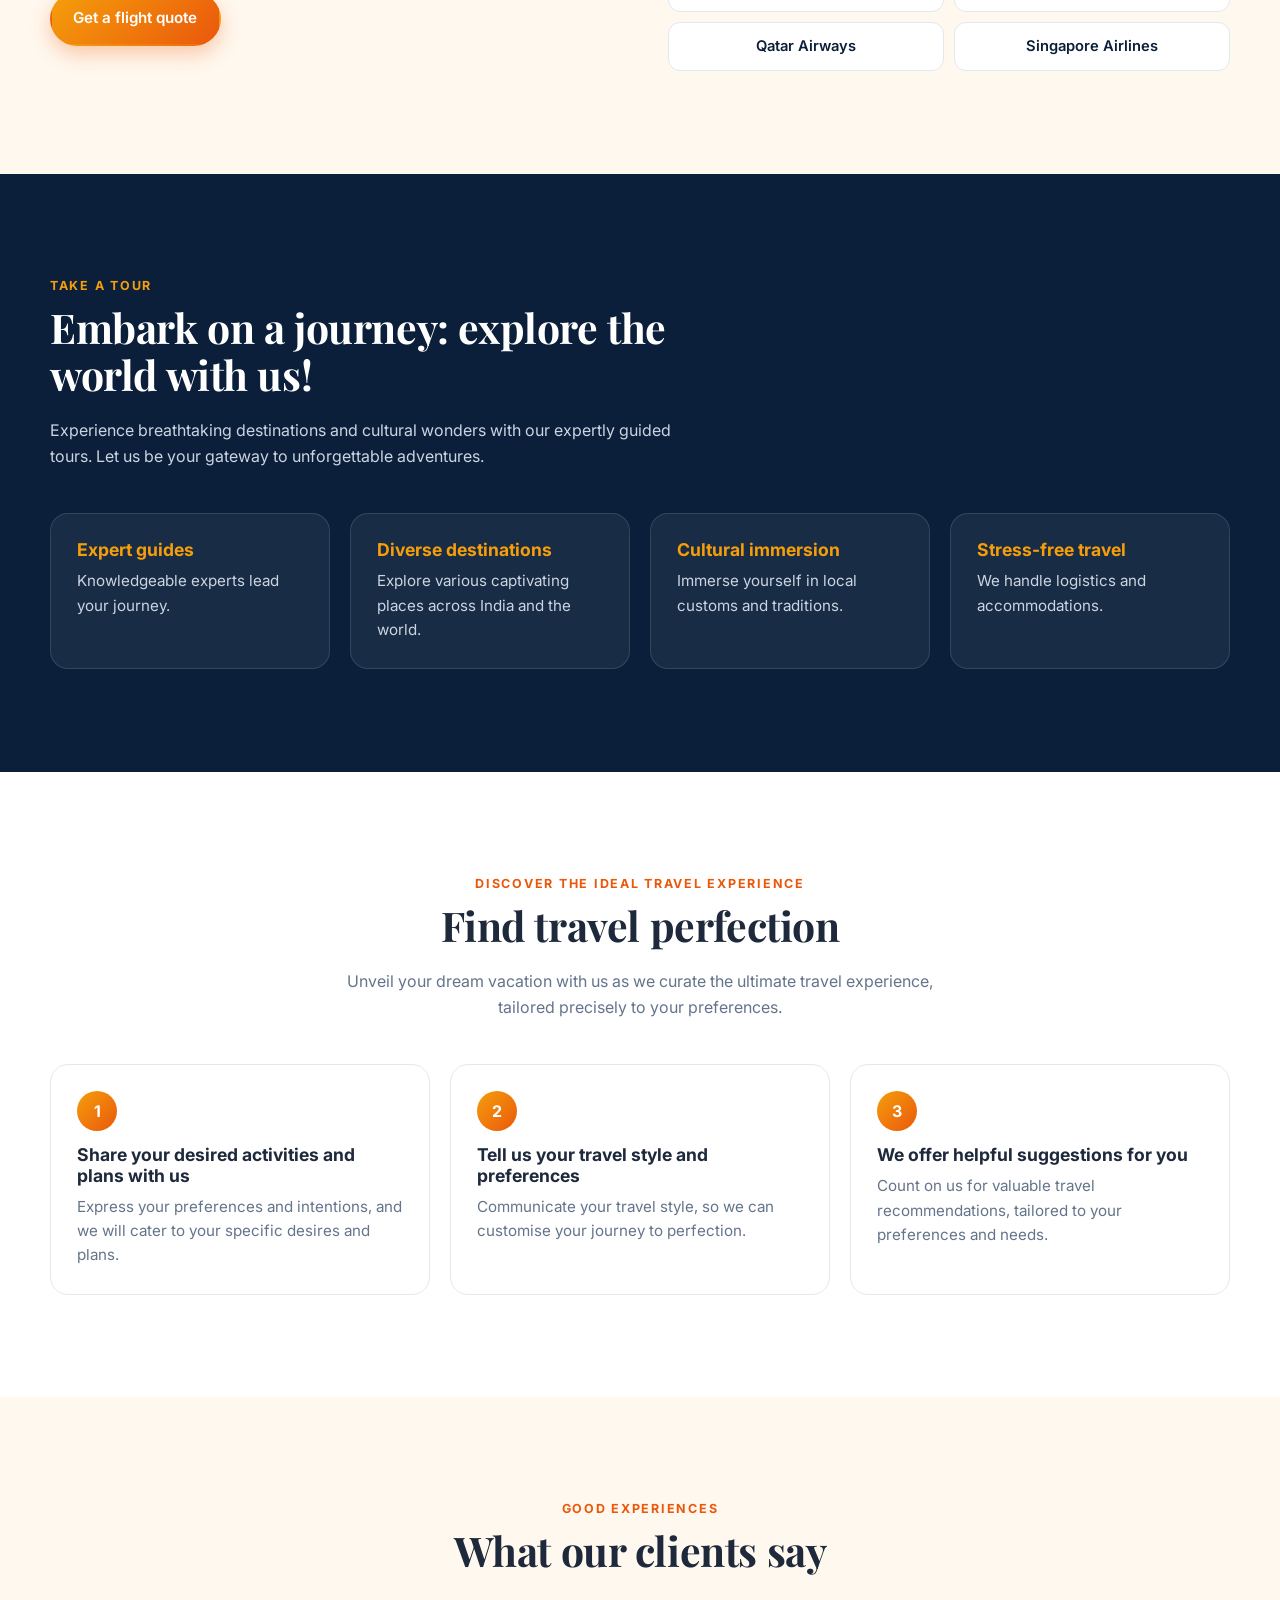
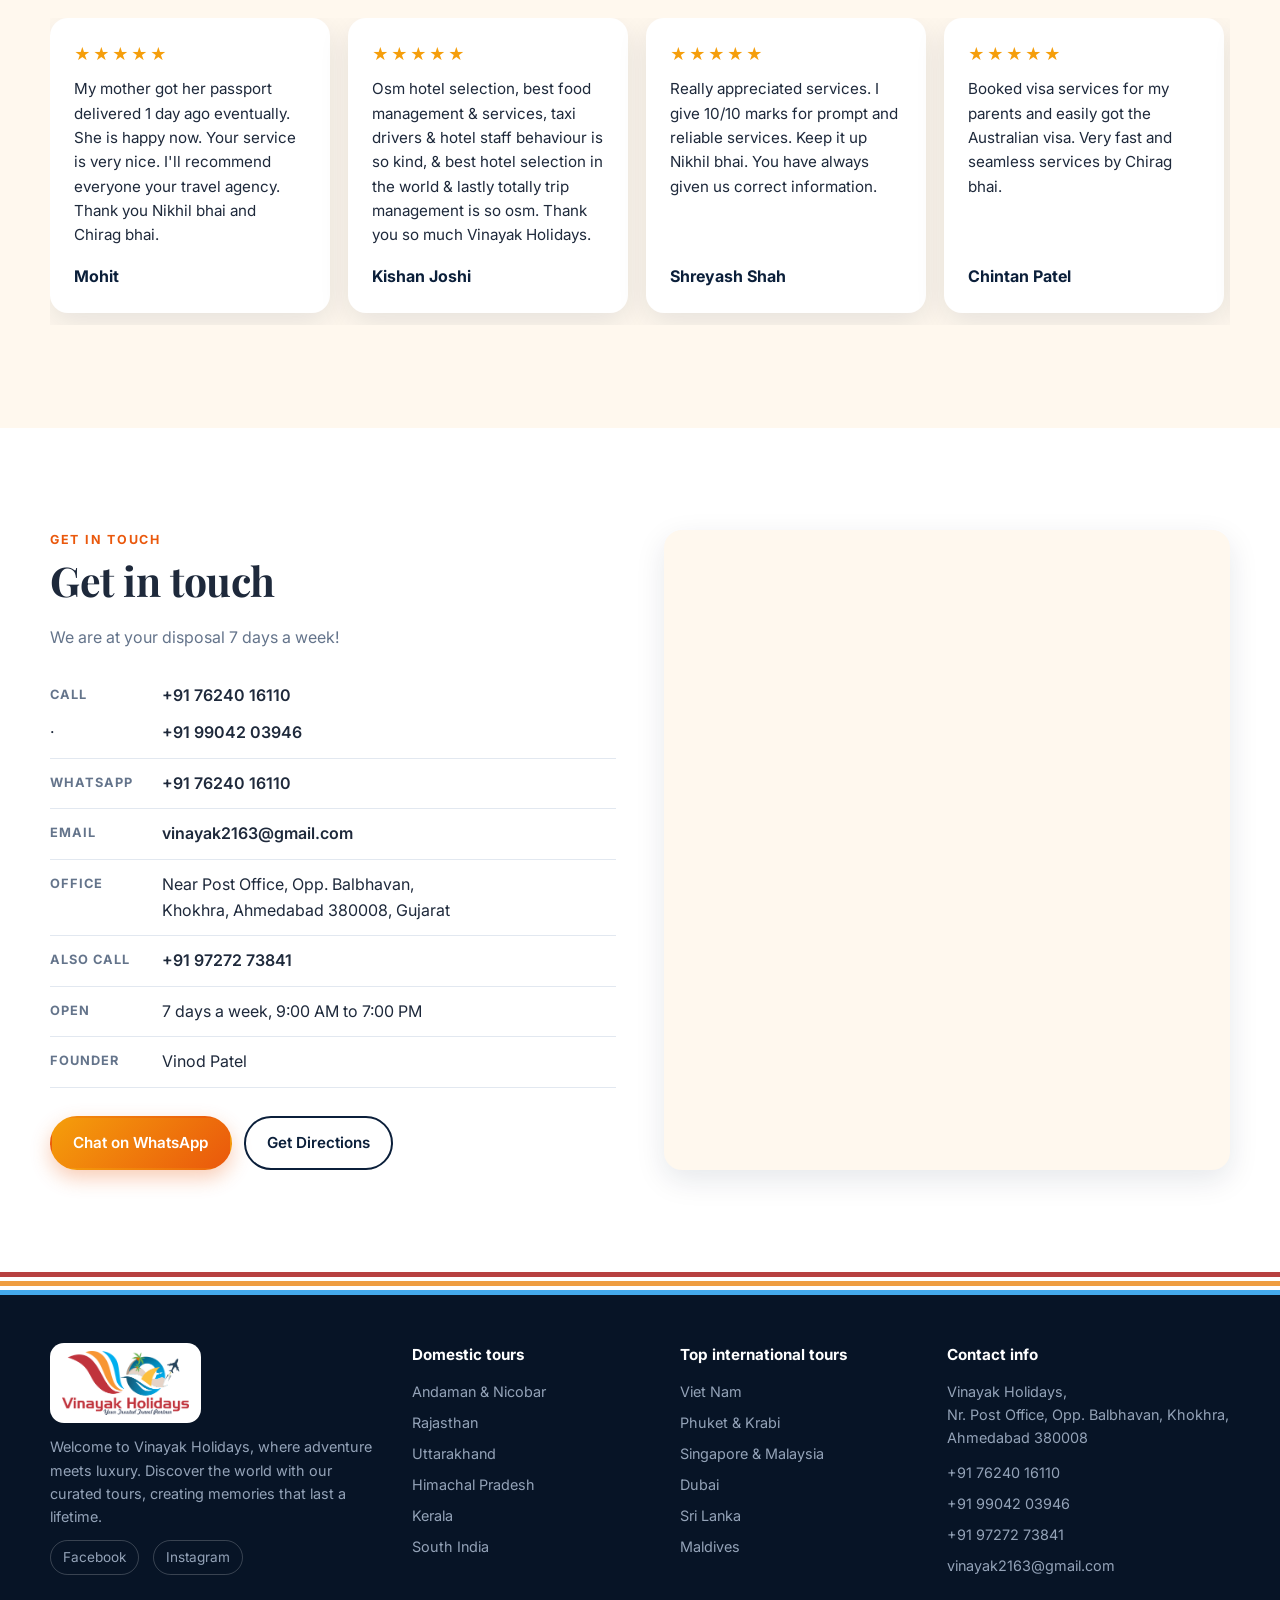
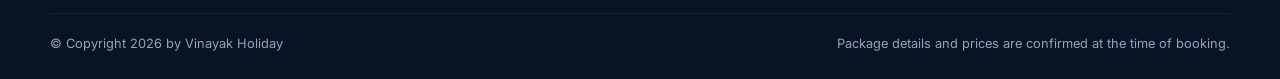
==== commit 11c14630: "Use Vinayak Holidays' real logo Adds the client's own logo from their project (public/assets/images/" ====
--- a/clients/vinayak-holiday/index.html
+++ b/clients/vinayak-holiday/index.html
@@ -3,10 +3,10 @@
 <head>
   <meta charset="utf-8">
   <meta name="viewport" content="width=device-width, initial-scale=1">
-  <title>Vinayak Holiday | Tour Packages, Visa, Flights &amp; Hotels in Ahmedabad</title>
+  <title>Vinayak Holidays | Your Trusted Travel Partner in Ahmedabad</title>
   <meta name="description" content="Embark on unforgettable journeys with Vinayak Holiday, Khokhra, Ahmedabad. Custom domestic and international tour packages, cheap flight tickets and expert tourist visa consultation. Open 7 days a week.">
   <link rel="canonical" href="https://www.vinayakholiday.com/">
-  <link rel="icon" href="assets/img/favicon.svg" type="image/svg+xml">
+  <link rel="icon" href="assets/img/vinayak-logo.png" type="image/png">
   <meta name="theme-color" content="#0B1F3A">
 
   <meta property="og:type" content="website">
@@ -26,7 +26,8 @@
     "@type": "TravelAgency",
     "name": "Vinayak Holiday",
     "url": "https://www.vinayakholiday.com/",
-    "logo": "https://www.vinayakholiday.com/assets/img/logo.svg",
+    "logo": "https://www.vinayakholiday.com/assets/img/vinayak-logo.png",
+    "slogan": "Your Trusted Travel Partner",
     "telephone": "+91 99042 03946",
     "email": "vinayak2163@gmail.com",
     "founder": { "@type": "Person", "name": "Vinod Patel", "jobTitle": "Founder & CEO" },
@@ -65,9 +66,8 @@
 
   <header class="header" id="top">
     <div class="wrap header__row">
-      <a class="brand" href="#top" aria-label="Vinayak Holiday home">
-        <img src="assets/img/logo.svg" alt="" width="40" height="40">
-        <span class="brand__text">Vinayak <b>Holiday</b></span>
+      <a class="brand" href="#top" aria-label="Vinayak Holidays home">
+        <img class="brand__logo" src="assets/img/vinayak-logo.png" alt="Vinayak Holidays, Your Trusted Travel Partner" width="112" height="56">
       </a>
       <button class="menu-btn" aria-expanded="false" aria-controls="nav" aria-label="Open menu">
         <span></span><span></span><span></span>
@@ -471,9 +471,8 @@
   <footer class="footer">
     <div class="wrap footer__grid">
       <div>
-        <a class="brand brand--light" href="#top">
-          <img src="assets/img/logo.svg" alt="" width="36" height="36">
-          <span class="brand__text">Vinayak <b>Holiday</b></span>
+        <a class="brand brand--plate" href="#top" aria-label="Vinayak Holidays home">
+          <img src="assets/img/vinayak-logo.png" alt="Vinayak Holidays" width="150" height="76">
         </a>
         <p>Welcome to Vinayak Holidays, where adventure meets luxury. Discover the world with our curated tours, creating memories that last a lifetime.</p>
         <div class="socials">
--- a/clients/vinayak-holiday/assets/css/style.css
+++ b/clients/vinayak-holiday/assets/css/style.css
@@ -54,6 +54,9 @@
 .brand__text { font-family: var(--serif); font-size: 1.35rem; color: var(--navy); }
 .brand__text b { color: var(--orange); }
 .brand--light .brand__text { color: #fff; }
+.brand__logo { height: 56px; width: auto; }
+.brand--plate { background: #fff; border-radius: 14px; padding: 8px 12px; }
+.brand--plate img { height: 64px; width: auto; }
 .nav { display: flex; align-items: center; gap: 26px; }
 .nav a:not(.btn) { text-decoration: none; font-weight: 500; font-size: .95rem; color: var(--ink); }
 .nav a:not(.btn):hover { color: var(--orange); }
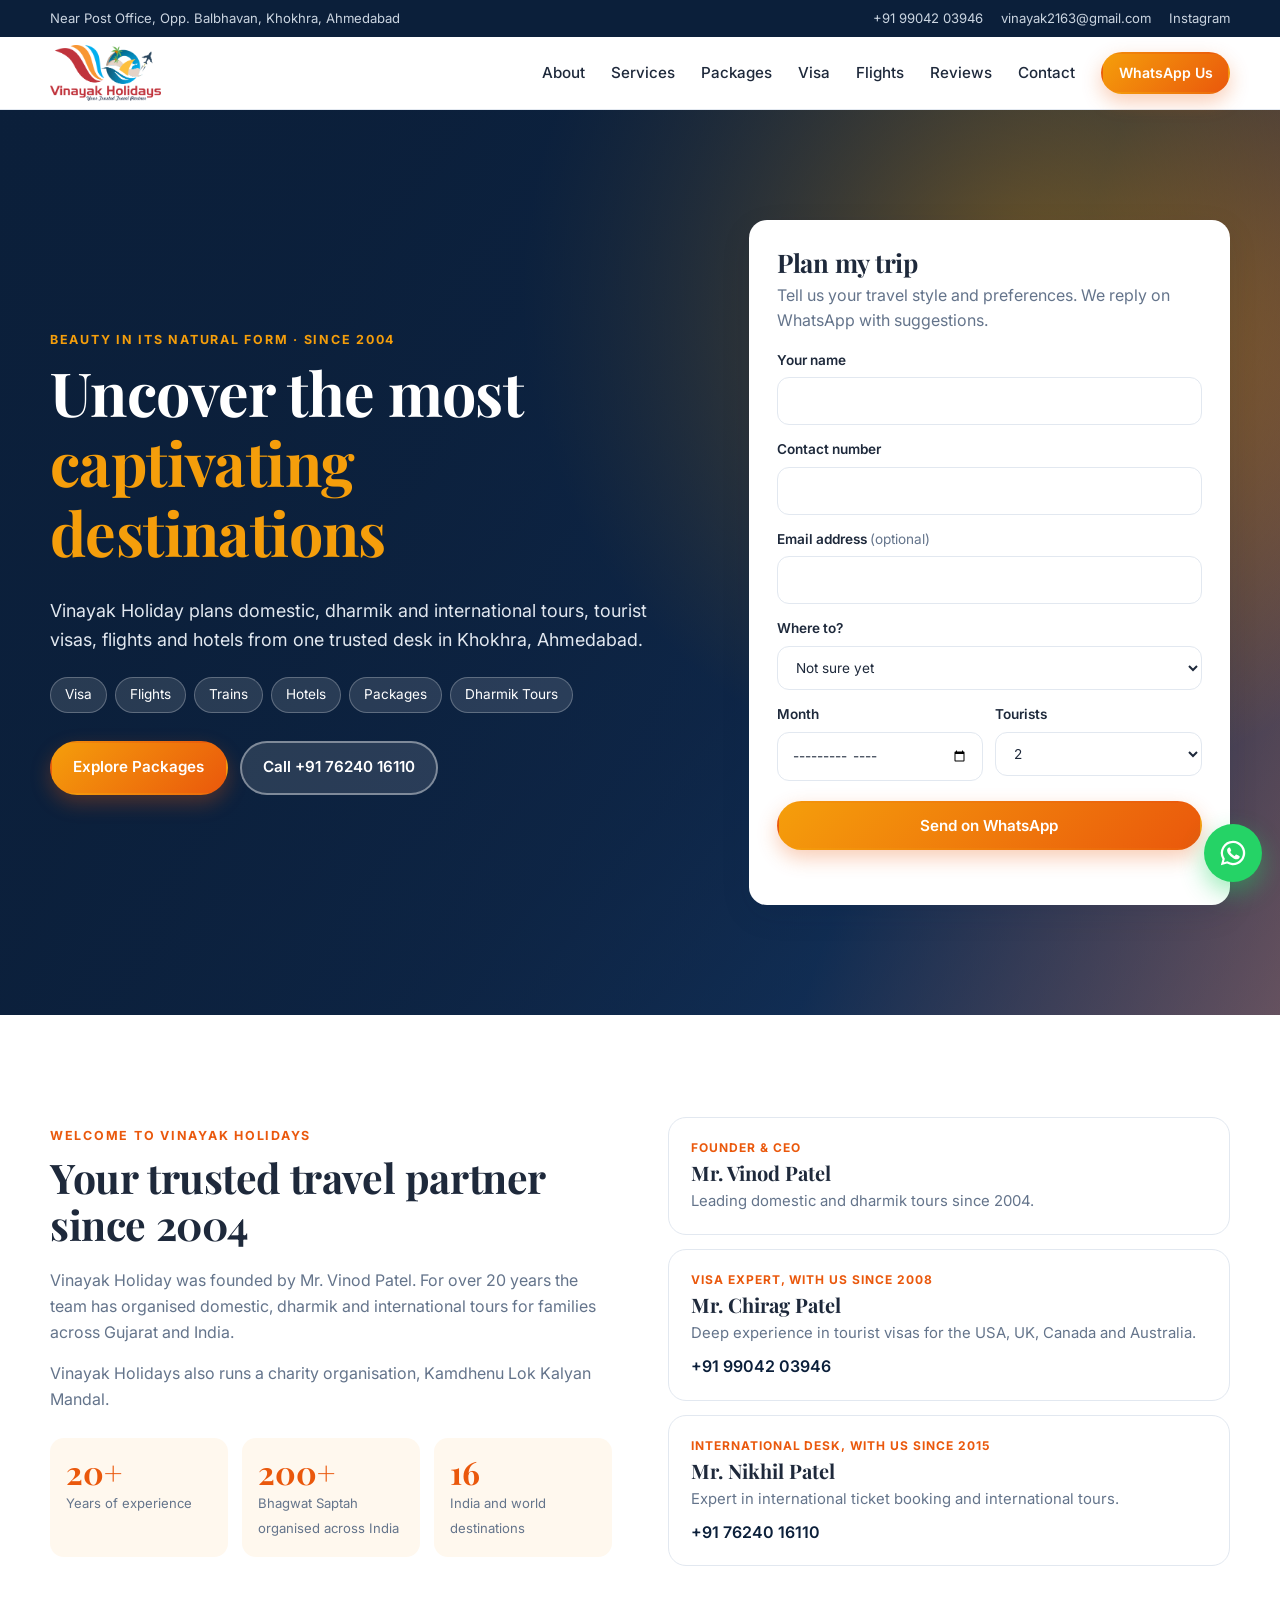
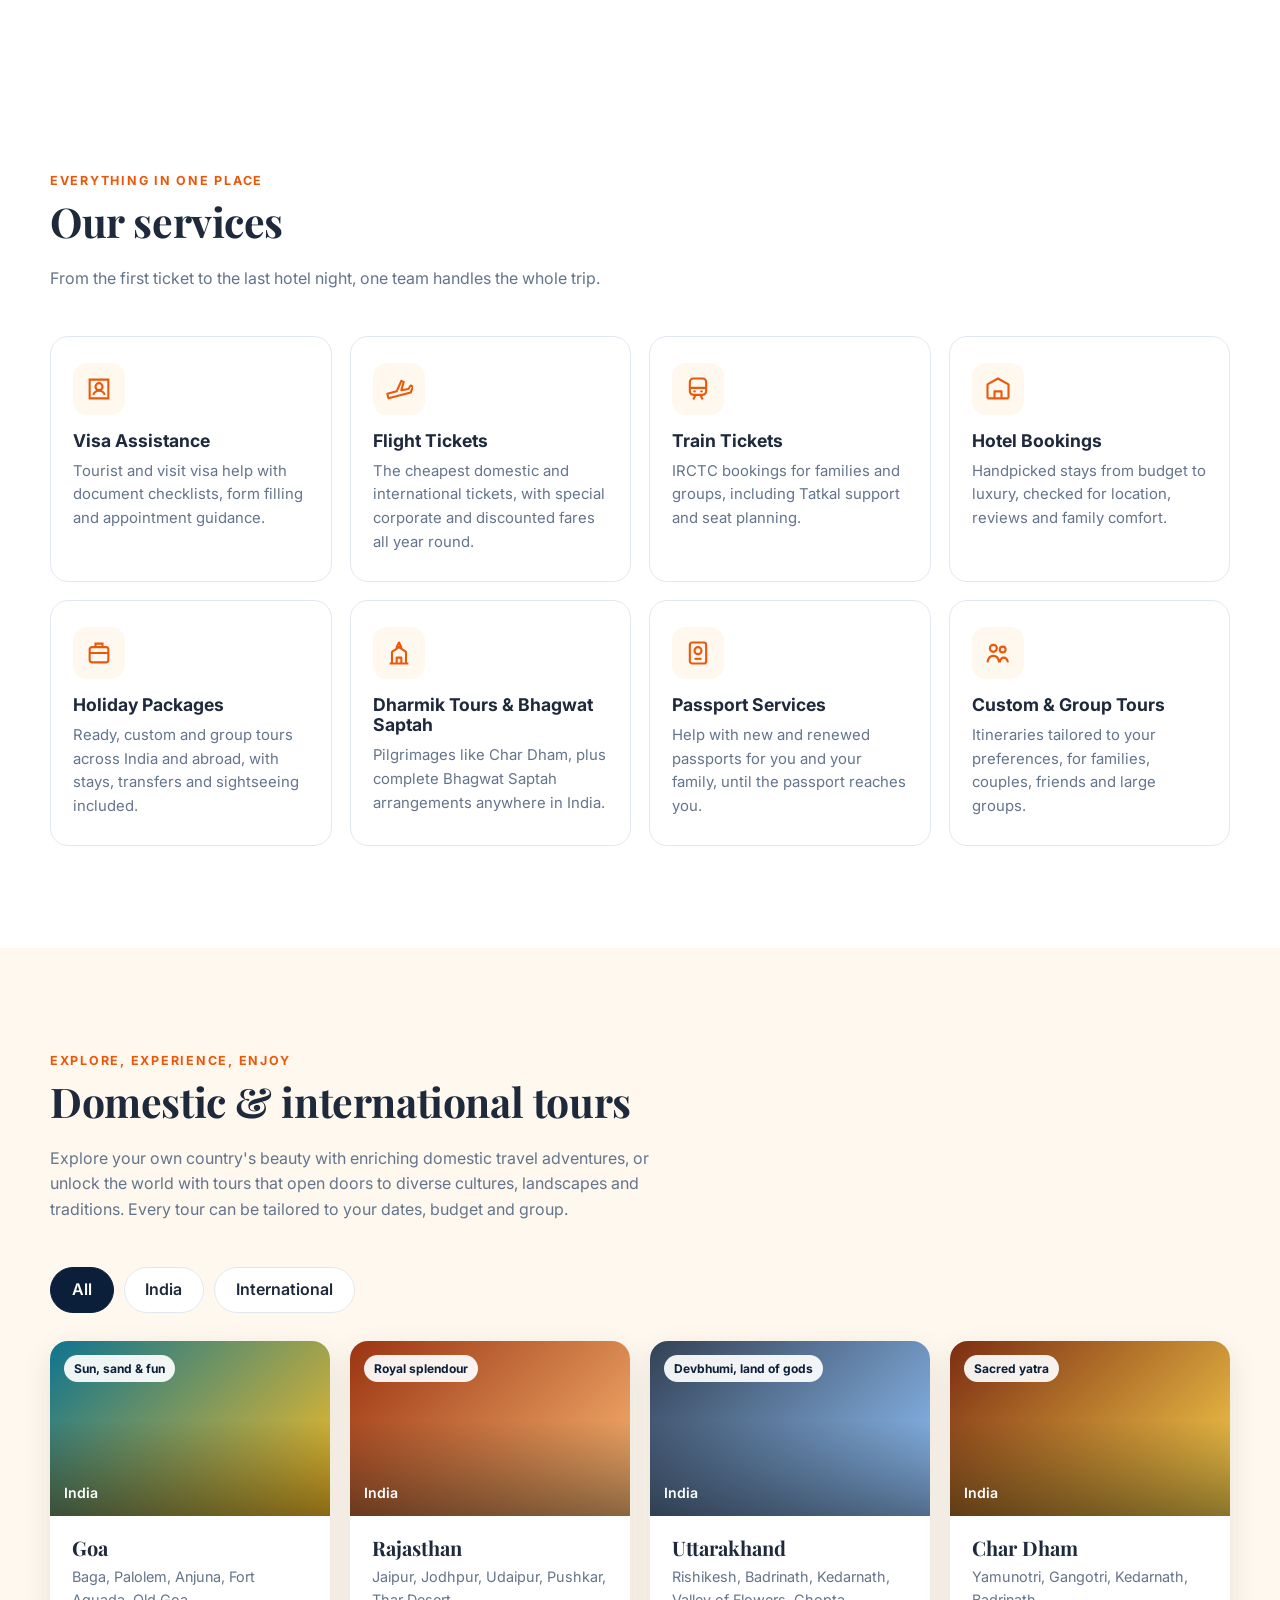
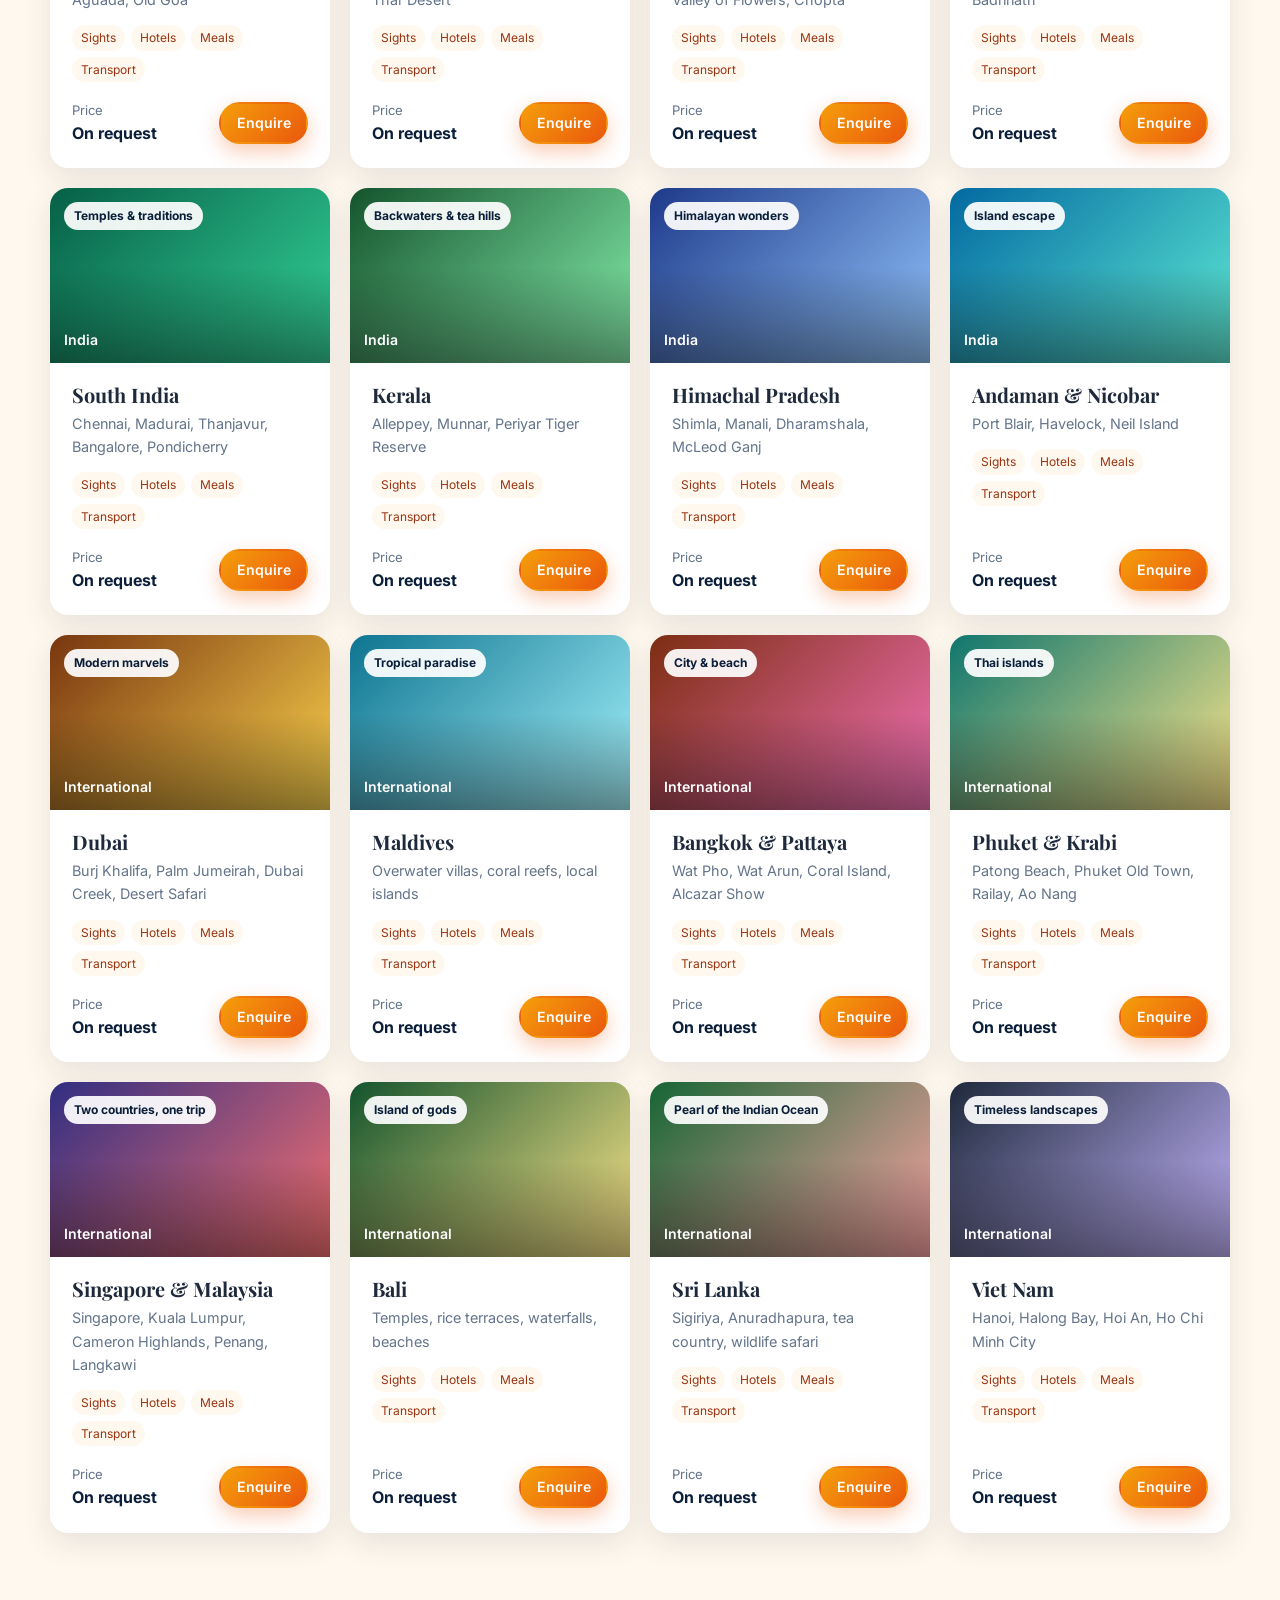
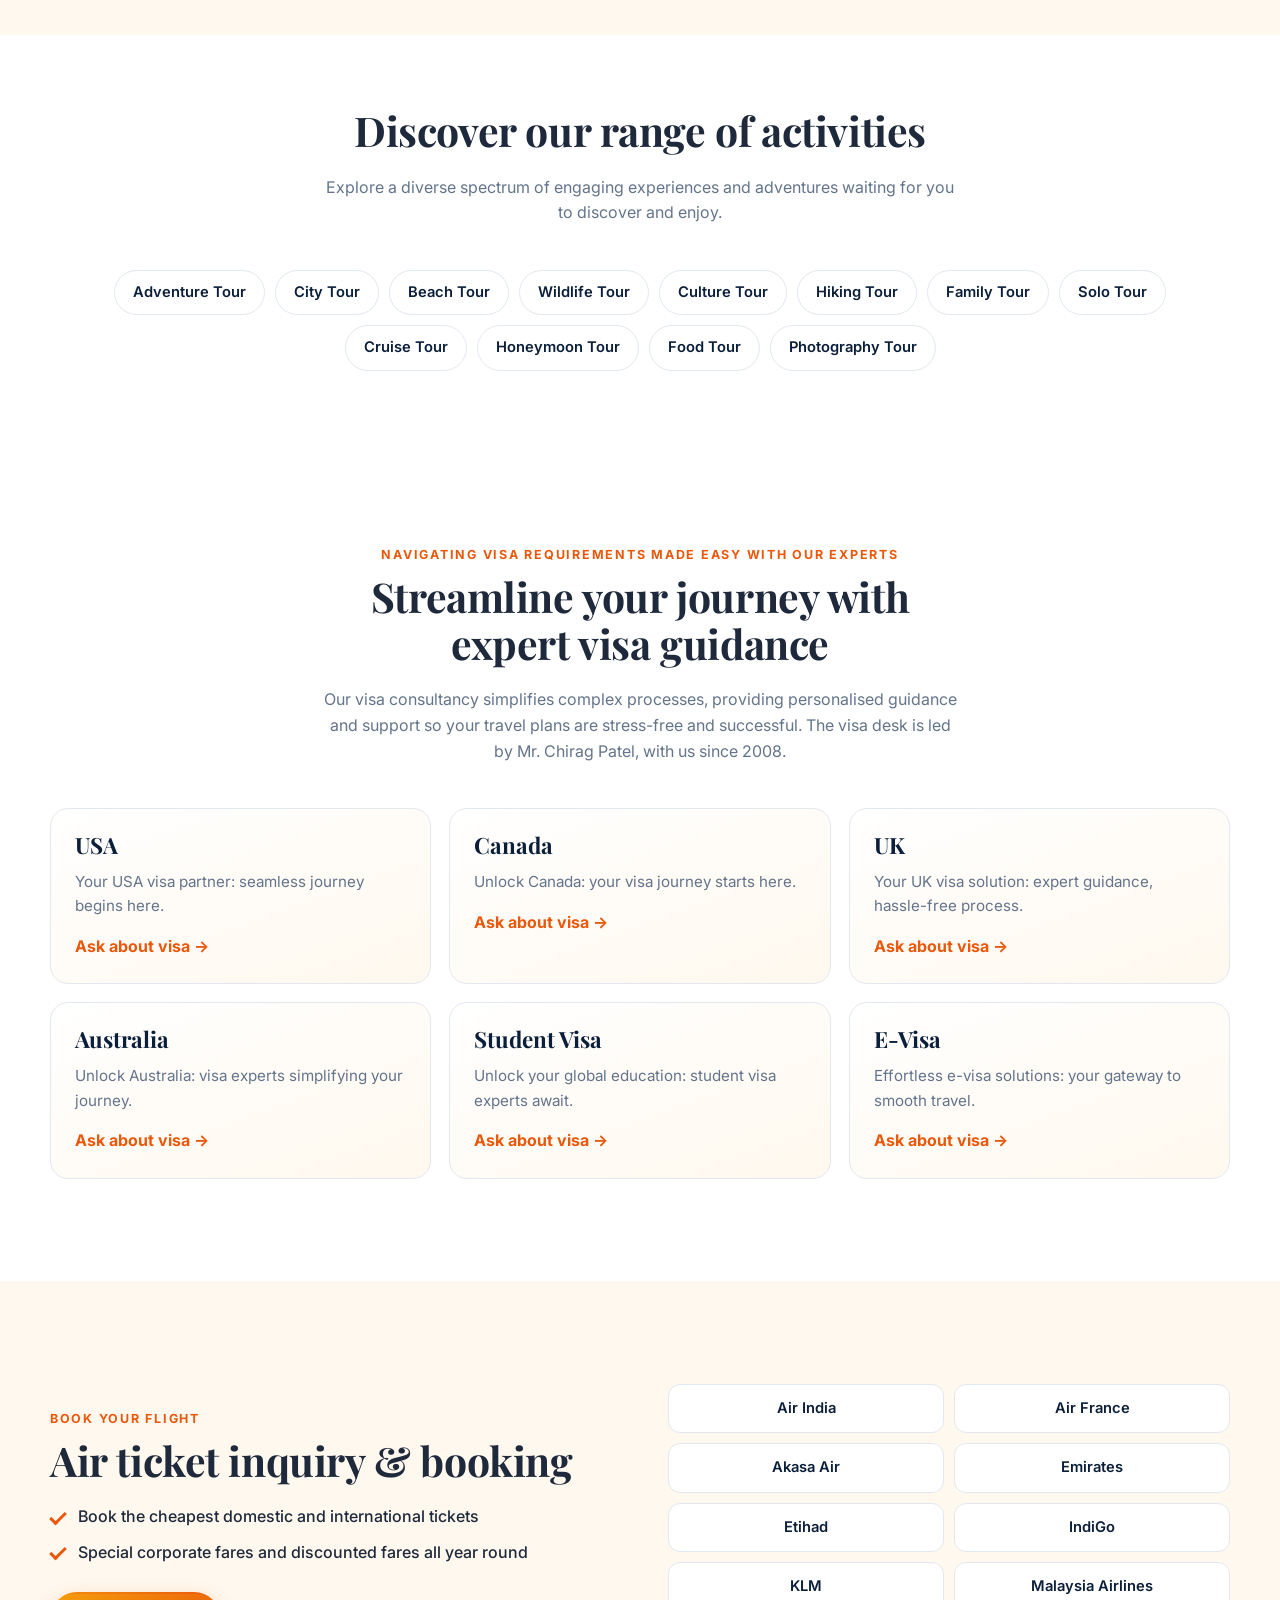
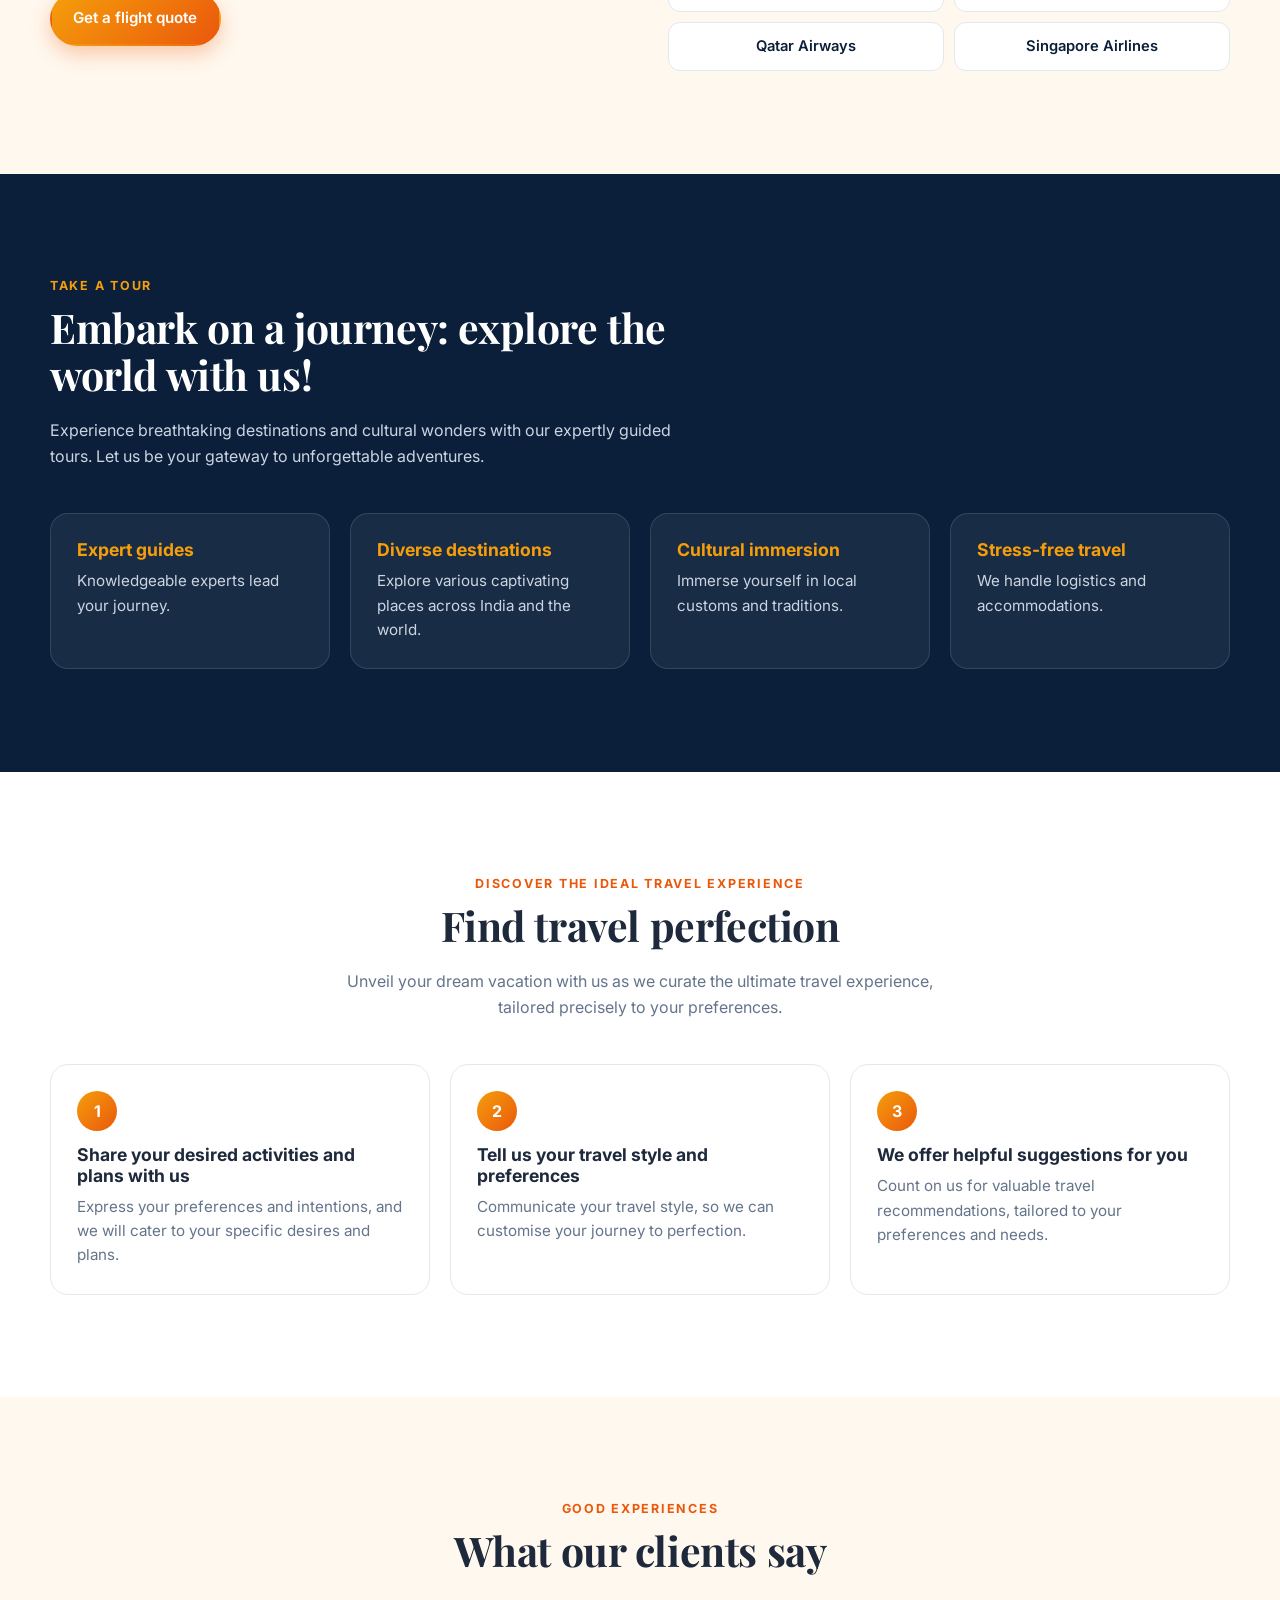
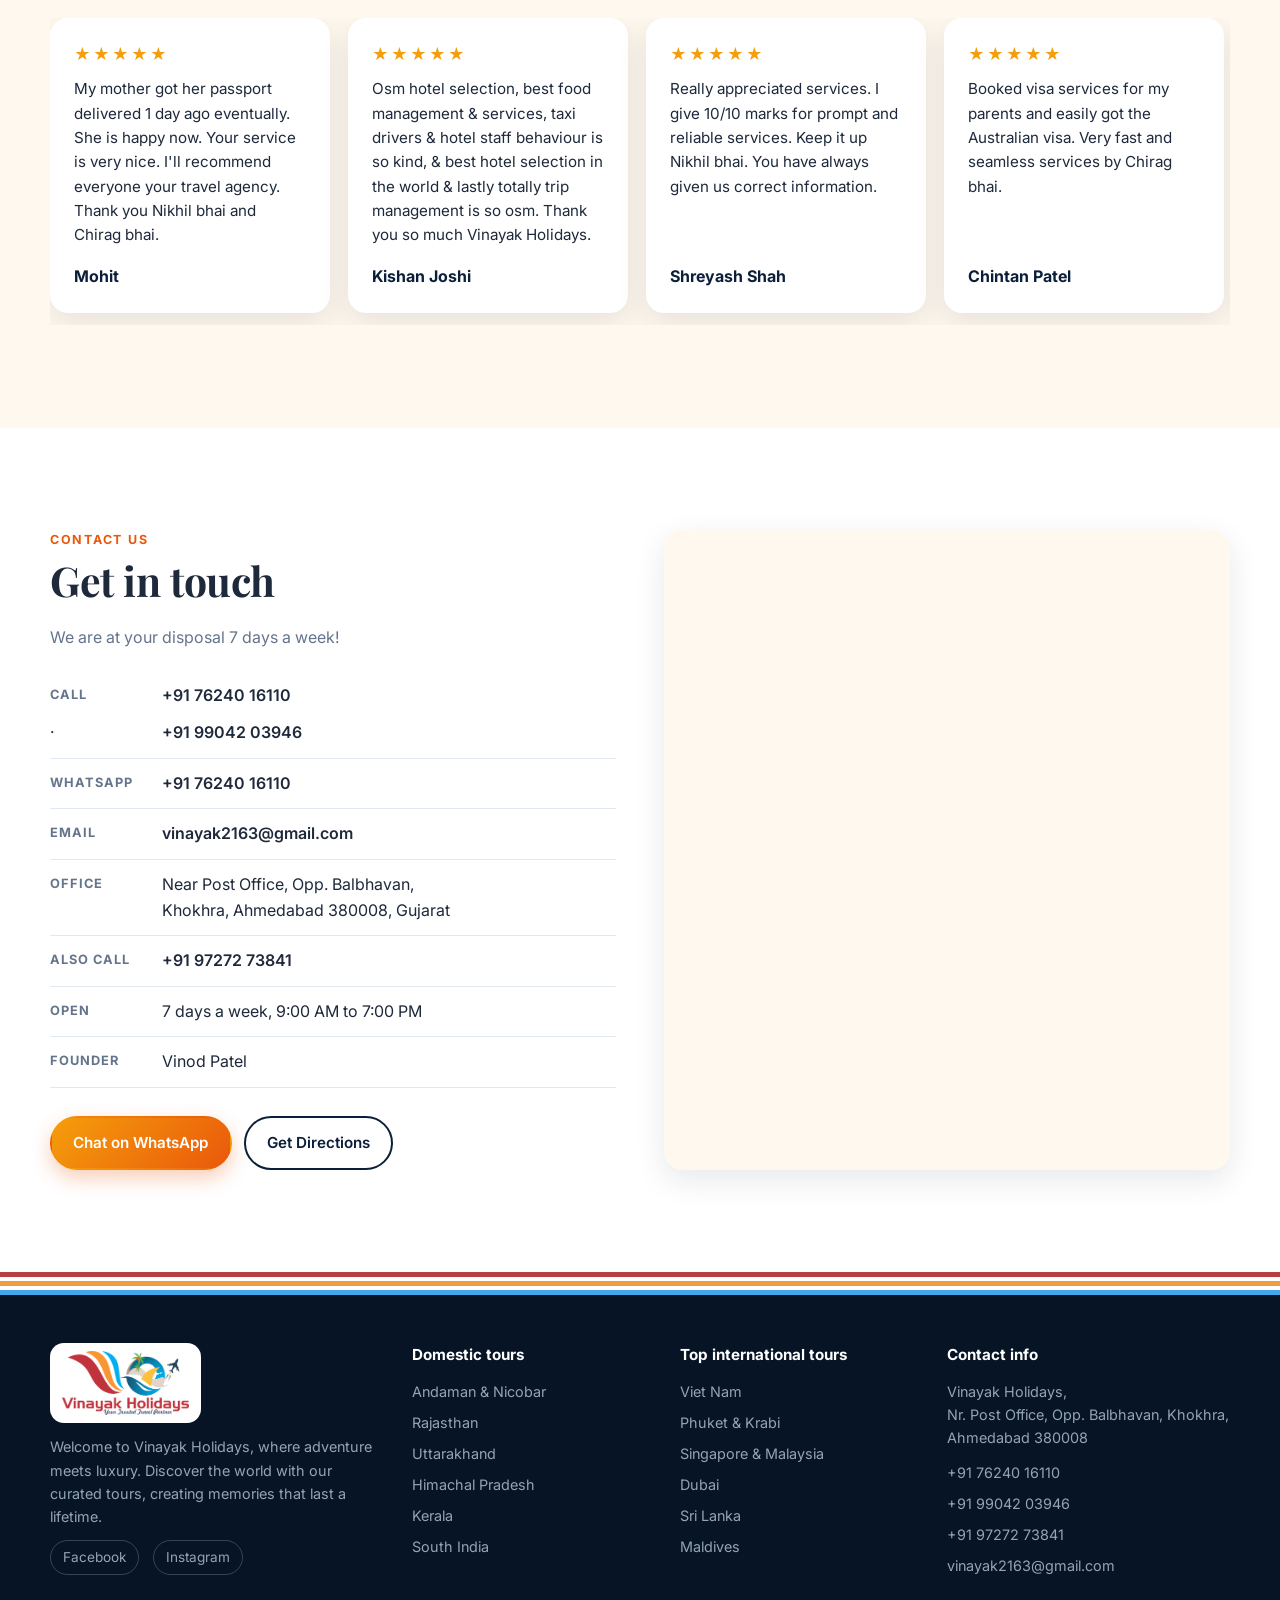
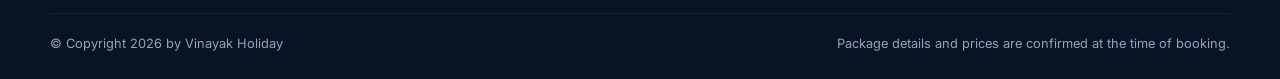
==== commit 144f2476: "Fix duplicate contact heading and visa WhatsApp wording Co-Authored-By: Claude Opus 5.5 <noreply@ant" ====
--- a/clients/vinayak-holiday/index.html
+++ b/clients/vinayak-holiday/index.html
@@ -245,7 +245,7 @@
         </div>
 
         <div class="packages" id="packageGrid"></div>
-        <noscript><p class="muted">Turn on JavaScript to see our packages, or call +91 99042 03946.</p></noscript>
+        <noscript><p class="muted">Turn on JavaScript to see our packages, or call +91 76240 16110.</p></noscript>
       </div>
     </section>
 
@@ -300,17 +300,17 @@
           <article class="visa-card reveal">
             <h3>Australia</h3>
             <p>Unlock Australia: visa experts simplifying your journey.</p>
-            <a href="https://wa.me/919904203946?text=Hi%20Chirag%20bhai%2C%20I%20want%20to%20ask%20about%20a%20Australia%20visa." target="_blank" rel="noopener">Ask about visa &rarr;</a>
+            <a href="https://wa.me/919904203946?text=Hi%20Chirag%20bhai%2C%20I%20want%20to%20ask%20about%20an%20Australia%20visa." target="_blank" rel="noopener">Ask about visa &rarr;</a>
           </article>
           <article class="visa-card reveal">
             <h3>Student Visa</h3>
             <p>Unlock your global education: student visa experts await.</p>
-            <a href="https://wa.me/919904203946?text=Hi%20Chirag%20bhai%2C%20I%20want%20to%20ask%20about%20a%20Student%20Visa%20visa." target="_blank" rel="noopener">Ask about visa &rarr;</a>
+            <a href="https://wa.me/919904203946?text=Hi%20Chirag%20bhai%2C%20I%20want%20to%20ask%20about%20a%20student%20visa." target="_blank" rel="noopener">Ask about visa &rarr;</a>
           </article>
           <article class="visa-card reveal">
             <h3>E-Visa</h3>
             <p>Effortless e-visa solutions: your gateway to smooth travel.</p>
-            <a href="https://wa.me/919904203946?text=Hi%20Chirag%20bhai%2C%20I%20want%20to%20ask%20about%20a%20E-Visa%20visa." target="_blank" rel="noopener">Ask about visa &rarr;</a>
+            <a href="https://wa.me/919904203946?text=Hi%20Chirag%20bhai%2C%20I%20want%20to%20ask%20about%20an%20e-visa." target="_blank" rel="noopener">Ask about visa &rarr;</a>
           </article>
         </div>
       </div>
@@ -442,7 +442,7 @@
     <section class="section" id="contact">
       <div class="wrap contact">
         <div class="contact__info reveal">
-          <p class="eyebrow">Get in touch</p>
+          <p class="eyebrow">Contact us</p>
           <h2>Get in touch</h2>
           <p class="muted">We are at your disposal 7 days a week!</p>
           <ul class="contact__list">
@@ -452,7 +452,7 @@
             <li><span>Office</span><address>Near Post Office, Opp. Balbhavan,<br>Khokhra, Ahmedabad 380008, Gujarat</address></li>
             <li><span>Also call</span><a href="tel:+919727273841">+91 97272 73841</a></li>
             <li><span>Open</span>7 days a week, 9:00 AM to 7:00 PM</li>
-                        <li><span>Founder</span>Vinod Patel</li>
+            <li><span>Founder</span>Vinod Patel</li>
           </ul>
           <div class="hero__cta">
             <a class="btn btn--accent" href="https://wa.me/917624016110?text=Hi%20Vinayak%20Holiday%2C%20I%20want%20to%20plan%20a%20trip." target="_blank" rel="noopener">Chat on WhatsApp</a>
